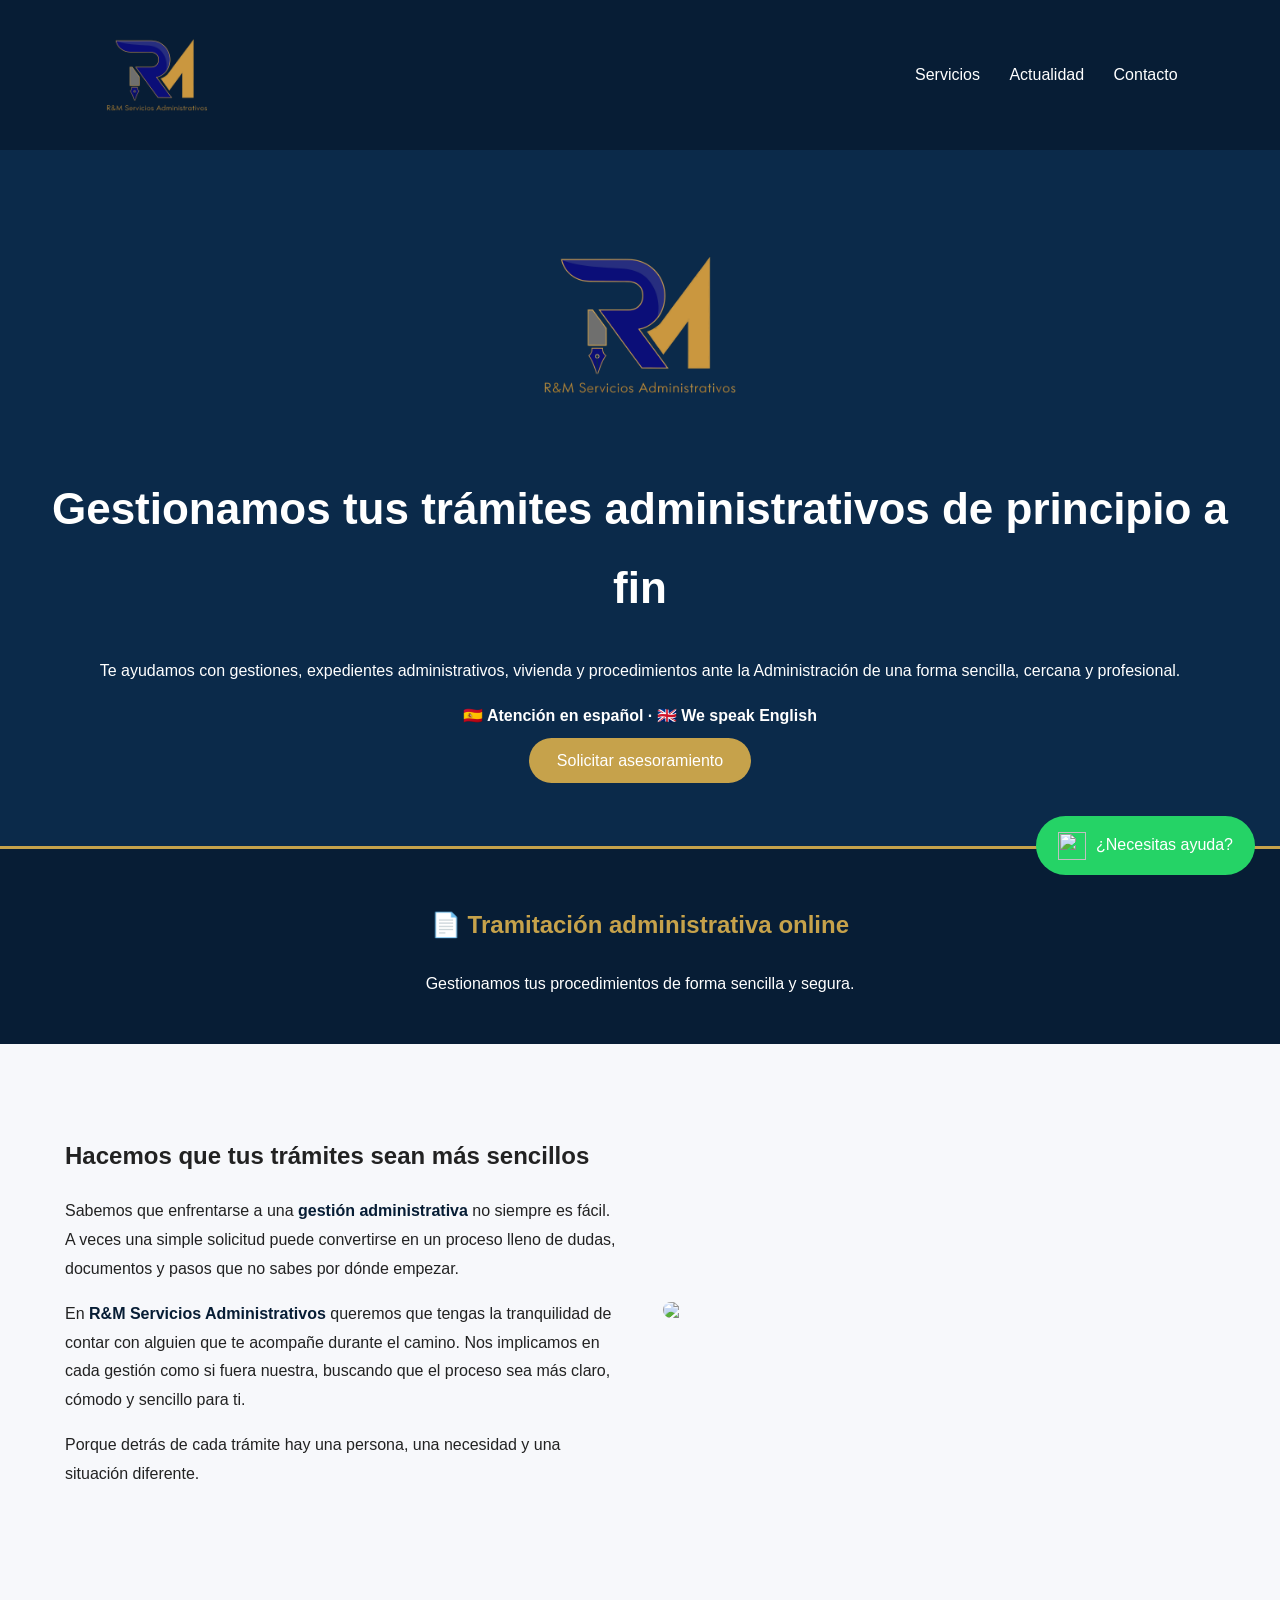
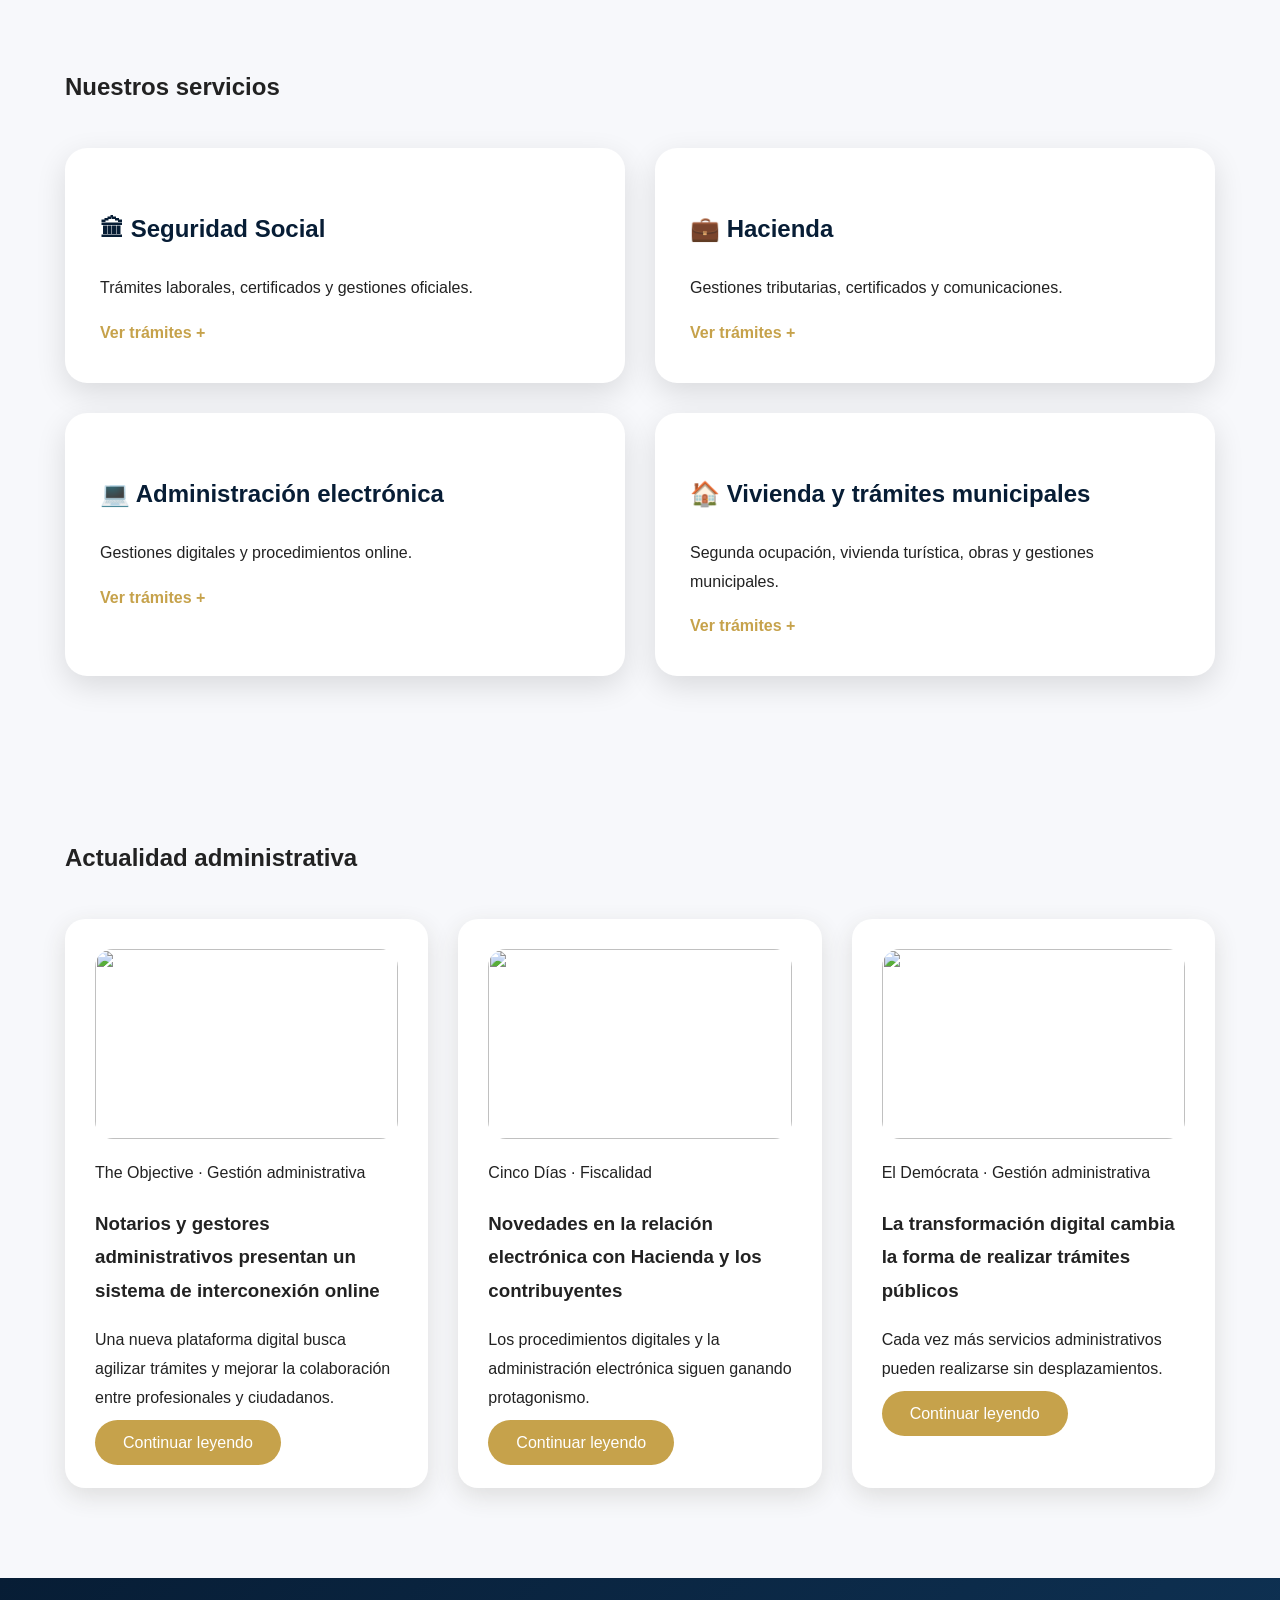
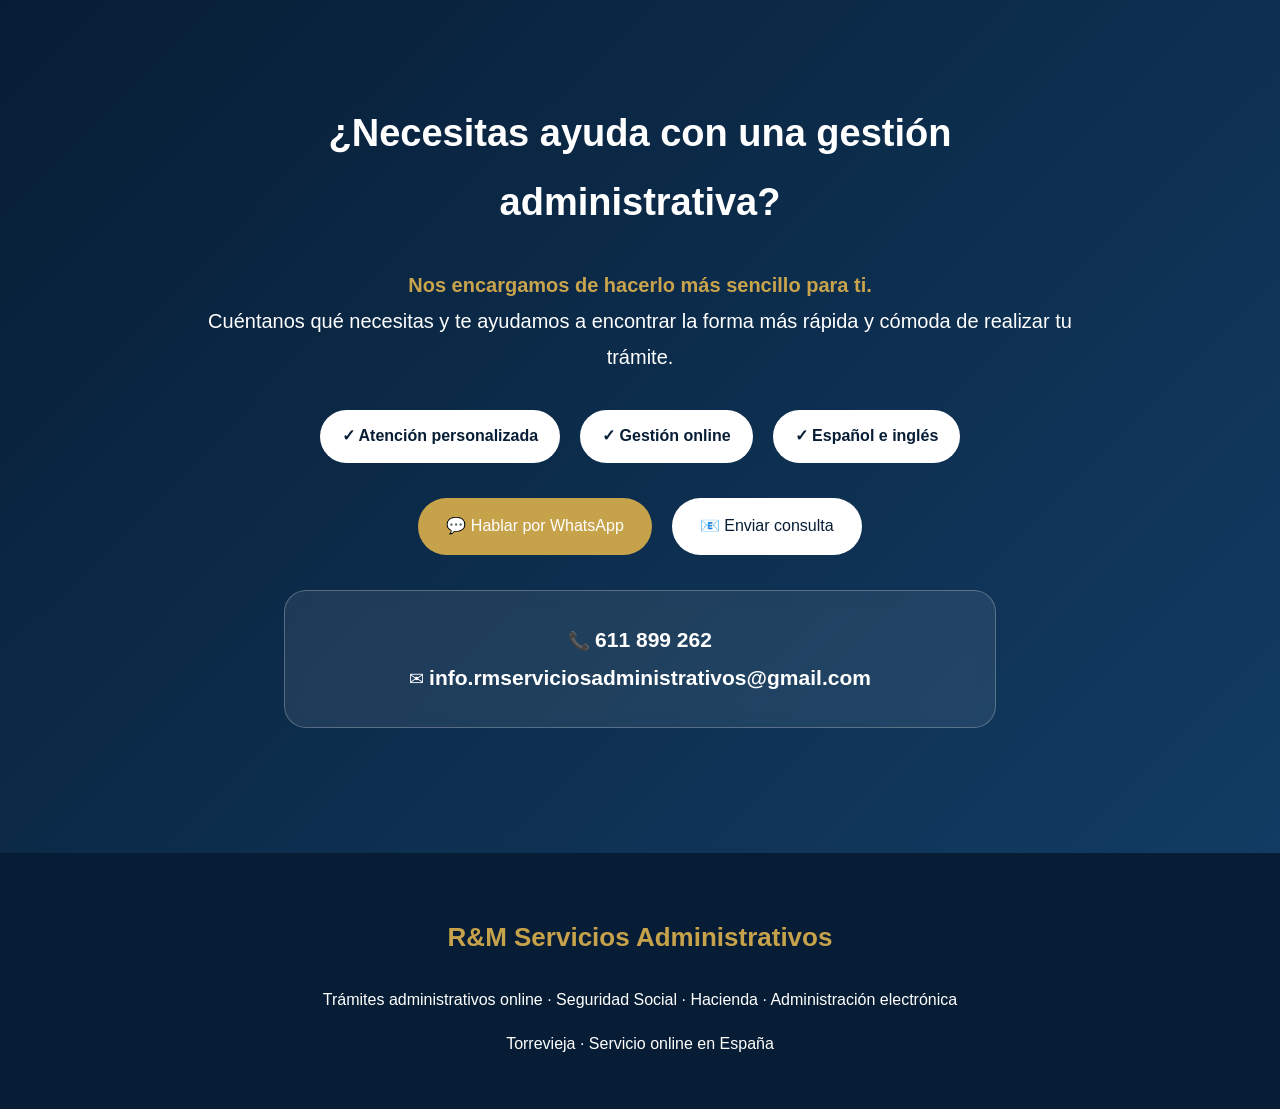
==== index.html @ 1ca9c314 "Versión inicial de la web" ====
<!doctype html>
<html lang="es">
<head>
<meta charset="UTF-8">
<meta name="viewport" content="width=device-width,initial-scale=1">

<title>R&M Servicios Administrativos | Trámites online España</title>

<meta name="description" content="Servicios administrativos online desde Torrevieja para toda España. Atención en español e inglés. Seguridad Social, Hacienda y trámites digitales.">

<link rel="stylesheet" href="style.css">
</head>

<body>

<nav>
<img src="assets/logo.png" class="logo">
<div>
<a href="#servicios">Servicios</a>
<a href="#actualidad">Actualidad</a>
<a href="#contacto">Contacto</a>
</div>
</nav>


<header>

<img src="assets/logo.png" class="logo-principal">

<h1>Gestionamos tus <strong>trámites administrativos</strong> de principio a fin</h1>

<p>Te ayudamos con gestiones, expedientes administrativos, vivienda y procedimientos ante la Administración de una forma sencilla, cercana y profesional.</p>

<p><strong>🇪🇸 Atención en español · 🇬🇧 We speak English</strong></p>

<a class="boton" href="https://wa.me/34611899262?text=Hola%2C%20quiero%20informaci%C3%B3n%20sobre%20una%20gesti%C3%B3n%20administrativa.">Solicitar asesoramiento</a>

</header>


<div class="slider">

<div class="slide activo">
<h3>📄 Tramitación administrativa online</h3>
<p>Gestionamos tus procedimientos de forma sencilla y segura.</p>
</div>

<div class="slide">
<h3>💻 Administración electrónica</h3>
<p>Te ayudamos con certificados digitales, registros y gestiones online.</p>
</div>

<div class="slide">
<h3>🤝 Atención personalizada</h3>
<p>Servicio cercano adaptado a tus necesidades en español e inglés.</p>
</div>

<div class="slide">
<h3>🏠 Vivienda y trámites municipales</h3>
<p>Gestionamos expedientes, licencias, segunda ocupación y coordinación administrativa.</p>
</div>

</div>


<section class="bloque">

<div>
<h2>Hacemos que tus trámites sean más sencillos</h2>

<p>
Sabemos que enfrentarse a una <strong>gestión administrativa</strong> no siempre es fácil.
A veces una simple solicitud puede convertirse en un proceso lleno de dudas,
documentos y pasos que no sabes por dónde empezar.
</p>

<p>
En <strong>R&M Servicios Administrativos</strong> queremos que tengas la tranquilidad
de contar con alguien que te acompañe durante el camino. Nos implicamos en cada gestión
como si fuera nuestra, buscando que el proceso sea más claro, cómodo y sencillo para ti.
</p>

<p>
Porque detrás de cada trámite hay una persona, una necesidad y una situación diferente.
</p>

</div>

<img class="foto" src="https://images.unsplash.com/photo-1573164713714-d95e436ab8d6">

</section>



<section id="servicios">

<h2>Nuestros servicios</h2>

<div class="servicios-premium">

<div class="servicio-card" onclick="abrir('ss')">
<h3>🏛 Seguridad Social</h3>
<p>Trámites laborales, certificados y gestiones oficiales.</p>
<span>Ver trámites +</span>
</div>

<div class="servicio-card" onclick="abrir('ha')">
<h3>💼 Hacienda</h3>
<p>Gestiones tributarias, certificados y comunicaciones.</p>
<span>Ver trámites +</span>
</div>

<div class="servicio-card" onclick="abrir('ae')">
<h3>💻 Administración electrónica</h3>
<p>Gestiones digitales y procedimientos online.</p>
<span>Ver trámites +</span>
</div>

<div class="servicio-card" onclick="abrir('viv')">
<h3>🏠 Vivienda y trámites municipales</h3>
<p>Segunda ocupación, vivienda turística, obras y gestiones municipales.</p>
<span>Ver trámites +</span>
</div>

</div>


<div class="desplegable-premium panel" id="ss">

<div>
<h3>📄 Vida laboral</h3>
<p>Consulta y obtención del informe actualizado de tu historial laboral y cotización.</p>
</div>

<div>
<h3>📑 Prestaciones y solicitudes</h3>
<p>Ayuda en la preparación de documentación y presentación de solicitudes administrativas.</p>
</div>

<div>
<h3>🗂 Certificados oficiales</h3>
<p>Solicitud y gestión de documentos emitidos por organismos públicos.</p>
</div>

<a href="https://wa.me/34611899262?text=Hola%2C%20quiero%20informaci%C3%B3n%20sobre%20una%20gesti%C3%B3n%20administrativa.">💬 Consultar este servicio</a>

</div>


<div class="desplegable-premium panel" id="ha">

<div>
<h3>📑 Certificados tributarios</h3>
<p>Gestión de certificados y documentación fiscal oficial.</p>
</div>

<div>
<h3>📨 Escritos y comunicaciones</h3>
<p>Presentación electrónica de documentación ante organismos tributarios.</p>
</div>

<a href="https://wa.me/34611899262?text=Hola%2C%20quiero%20informaci%C3%B3n%20sobre%20una%20gesti%C3%B3n%20administrativa.">💬 Consultar este servicio</a>

</div>


<div class="desplegable-premium panel" id="ae">

<div>
<h3>🔐 Certificado digital</h3>
<p>Ayuda para solicitar, instalar y utilizar herramientas digitales.</p>
</div>

<div>
<h3>💻 Registro electrónico</h3>
<p>Presentación online de documentos y solicitudes administrativas.</p>
</div>

<a href="https://wa.me/34611899262?text=Hola%2C%20quiero%20informaci%C3%B3n%20sobre%20una%20gesti%C3%B3n%20administrativa.">💬 Consultar este servicio</a>

</div>


<div class="desplegable-premium panel" id="viv">
<div><h3>🏠 Certificado de segunda ocupación</h3></div>
<div><h3>🏖 Compatibilidad urbanística para vivienda turística</h3></div>
<div><h3>🏗 Licencias de obra</h3></div>
<div><h3>📋 Declaraciones responsables</h3></div>
<div><h3>📑 Presentación de documentación municipal</h3></div>
<div><h3>🔎 Seguimiento de expedientes</h3></div>
<div><h3>📁 Subsanación de requerimientos</h3></div>
<div><h3>🤝 Coordinación con técnicos cuando sea necesario</h3></div>
<a href="https://wa.me/34611899262?text=Hola%2C%20quiero%20informaci%C3%B3n%20sobre%20una%20gesti%C3%B3n%20administrativa.">💬 Consultar este servicio</a>
</div>

</section>

<section id="actualidad">

<h2>Actualidad administrativa</h2>

<div class="noticias">

<article>
<img src="https://images.unsplash.com/photo-1554224154-26032ffc0d07">
<span>The Objective · Gestión administrativa</span>

<h3>Notarios y gestores administrativos presentan un sistema de interconexión online</h3>

<p>Una nueva plataforma digital busca agilizar trámites y mejorar la colaboración entre profesionales y ciudadanos.</p>

<a href="https://theobjective.com/economia/2026-05-21/notarios-gestores-administrativos-sistema-interconexion-online/" target="_blank">Continuar leyendo</a>
</article>


<article>
<img src="https://images.unsplash.com/photo-1450101499163-c8848c66ca85">
<span>Cinco Días · Fiscalidad</span>

<h3>Novedades en la relación electrónica con Hacienda y los contribuyentes</h3>

<p>
Los procedimientos digitales y la administración electrónica siguen ganando protagonismo.
</p>

<a href="https://cincodias.elpais.com/noticias/ayudas-familiares/" target="_blank">Continuar leyendo</a>
</article>


<article>
<img src="https://images.unsplash.com/photo-1551836022-d5d88e9218df">
<span>El Demócrata · Gestión administrativa</span>

<h3>La transformación digital cambia la forma de realizar trámites públicos</h3>

<p>
Cada vez más servicios administrativos pueden realizarse sin desplazamientos.
</p>

<a href="https://www.democrata.es/economia/gestores-administrativos-adelantar-administracion-europa/" target="_blank">Continuar leyendo</a>
</article>


</div>

</section>




<section id="contacto" class="cta">

<div class="cta-box">

<h2>¿Necesitas ayuda con una gestión administrativa?</h2>

<p class="cta-texto">
<strong style="color:#c9a44c;">Nos encargamos de hacerlo más sencillo para ti.</strong><br>
Cuéntanos qué necesitas y te ayudamos a encontrar la forma más rápida y cómoda de realizar tu trámite.
</p>

<div class="ventajas">
<span>✓ Atención personalizada</span>
<span>✓ Gestión online</span>
<span>✓ Español e inglés</span>
</div>

<div class="cta-botones">
<a class="boton" href="https://wa.me/34611899262?text=Hola%2C%20quiero%20informaci%C3%B3n%20sobre%20una%20gesti%C3%B3n%20administrativa.">💬 Hablar por WhatsApp</a>
<a class="boton secundario" href="mailto:info.rmserviciosadministrativos@gmail.com">📧 Enviar consulta</a>
</div>

<p class="datos">
📞 <strong>611 899 262</strong><br>
✉ <strong>info.rmserviciosadministrativos@gmail.com</strong>
</p>

</div>

</section>


<a class="whatsapp" href="https://wa.me/34611899262?text=Hola%2C%20quiero%20informaci%C3%B3n%20sobre%20una%20gesti%C3%B3n%20administrativa.">
<img src="https://upload.wikimedia.org/wikipedia/commons/6/6b/WhatsApp.svg">
¿Necesitas ayuda?
</a>


<footer>

<h3>R&M Servicios Administrativos</h3>

<p>
Trámites administrativos online · Seguridad Social · Hacienda · Administración electrónica
</p>

<p>
Torrevieja · Servicio online en España
</p>

</footer>


<script>
function abrir(id){
let x=document.getElementById(id);
x.style.display=x.style.display==="block"?"none":"block";
}

let slides=document.querySelectorAll(".slide");
let i=0;
setInterval(()=>{
slides[i].classList.remove("activo");
i=(i+1)%slides.length;
slides[i].classList.add("activo");
},3500);
</script>


<script>
const abrirOriginal = window.abrir;

window.abrir = function(id){

    if(typeof abrirOriginal === "function"){
        abrirOriginal(id);
    }

    setTimeout(function(){
        const panel = document.getElementById(id);
        if(panel && panel.style.display !== "none"){
            panel.scrollIntoView({
                behavior:"smooth",
                block:"nearest"
            });
        }
    },100);
};
</script>

</body>
</html>
---- style.css ----
body{margin:0;font-family:Arial;background:#f7f8fb;color:#222;line-height:1.8}
strong{font-weight:800;color:#071d35}

nav{background:#071d35;padding:20px 8%;display:flex;justify-content:space-between;align-items:center}
.logo{height:110px}
nav a{color:white;text-decoration:none;margin-left:25px}

header{background:#0b2a4a;color:white;text-align:center;padding:70px 20px}
header strong{color:white}
.logo-principal{height:210px}

h1{font-size:44px}

.slider{
background:#071d35;
color:white;
text-align:center;
padding:30px;
border-top:3px solid #c6a24b;
}

.slide{display:none}
.slide.activo{display:block}

.slide h3{color:#c6a24b;font-size:24px}

section{max-width:1150px;margin:auto;padding:70px 25px}

.bloque{display:grid;grid-template-columns:1fr 1fr;gap:45px;align-items:center}

.foto{width:100%;border-radius:20px}

.boton,article a{
background:#c6a24b;color:white;padding:14px 28px;border-radius:30px;text-decoration:none
}

.servicio,article{
background:white;padding:30px;margin:20px 0;border-radius:20px;
box-shadow:0 8px 25px #ddd
}

.panel{display:none;background:white;padding:30px;border-left:5px solid #c6a24b}

.noticias{display:grid;grid-template-columns:repeat(3,1fr);gap:30px}

.whatsapp{
position:fixed;right:25px;bottom:25px;background:#25d366;
color:white;padding:15px 22px;border-radius:40px;text-decoration:none
}

footer{background:#071d35;color:white;text-align:center;padding:35px}

@media(max-width:800px){
.bloque{grid-template-columns:1fr}
.logo-principal{height:150px}
}


/* CTA FINAL PREMIUM */

.cta{
max-width:none;
background:linear-gradient(135deg,#071d35,#123c63);
color:white;
text-align:center;
padding:90px 25px;
}

.cta h2{
font-size:38px;
color:white;
}

.cta-box{
max-width:900px;
margin:auto;
}

.cta-texto{
font-size:20px;
margin:30px 0;
}

.ventajas{
display:flex;
justify-content:center;
gap:20px;
flex-wrap:wrap;
margin:35px 0;
}

.ventajas span{
background:white;
color:#071d35;
padding:12px 22px;
border-radius:30px;
font-weight:bold;
}

.cta-botones{
display:flex;
justify-content:center;
gap:20px;
flex-wrap:wrap;
margin:35px 0;
}

.secundario{
background:white!important;
color:#071d35!important;
}

.datos{
font-size:18px;
margin-top:30px;
}

footer h3{
color:#c6a24b;
font-size:26px;
}

footer p{
max-width:800px;
margin:15px auto;
}


/* SERVICIOS PREMIUM DEFINITIVOS */

.servicios-premium{
display:grid;
grid-template-columns:repeat(2,1fr);
gap:30px;
margin-top:40px;
}

.servicio-card{
background:white;
border-radius:22px;
padding:35px;
box-shadow:0 10px 30px rgba(0,0,0,.12);
cursor:pointer;
transition:.3s;
}

.servicio-card:hover{
transform:translateY(-6px);
}

.servicio-card h3{
color:#071d35;
font-size:24px;
}

.servicio-card span{
color:#c6a24b;
font-weight:bold;
}

.desplegable-premium{
margin-top:35px;
background:white;
border-radius:22px;
padding:35px;
box-shadow:0 10px 30px rgba(0,0,0,.12);
border-left:6px solid #c6a24b;
}

.desplegable-premium div{
padding:15px 0;
border-bottom:1px solid #eee;
}

.desplegable-premium a{
display:inline-block;
margin-top:25px;
background:#c6a24b;
color:white;
padding:14px 28px;
border-radius:30px;
text-decoration:none;
}



/* CORRECCIÓN NOTICIAS Y CONTACTO */

.noticias article img{
width:100%;
height:190px;
object-fit:cover;
border-radius:18px;
margin-bottom:20px;
}

.datos,
.contact-card{
background:white!important;
color:#071d35!important;
padding:30px!important;
border-radius:22px!important;
max-width:650px;
margin:35px auto!important;
box-shadow:0 10px 30px rgba(0,0,0,.18);
}

.datos strong,
.contact-card strong{
color:#071d35!important;
font-size:22px;
}



/* CONTACTO FINAL ELEGANTE */

.datos,
.contact-card{
background:rgba(255,255,255,0.08)!important;
backdrop-filter:blur(8px);
color:white!important;
border:1px solid rgba(255,255,255,0.25);
box-shadow:none!important;
}

.datos strong,
.contact-card strong{
color:white!important;
font-size:21px;
}

.datos p,
.contact-card p{
margin:15px 0;
}



/* WHATSAPP LOGO CORREGIDO */

.whatsapp{
display:flex!important;
align-items:center!important;
gap:10px!important;
}

.whatsapp img{
height:28px!important;
width:28px!important;
}



/* OPTIMIZACIÓN MÓVIL FINAL */

html, body{
overflow-x:hidden;
max-width:100%;
}

img{
max-width:100%;
}

@media(max-width:768px){

nav{
flex-direction:column;
padding:18px;
gap:12px;
text-align:center;
}

nav a{
margin:8px;
font-size:15px;
}

.logo{
height:90px;
}

header{
padding:45px 20px;
}

.logo-principal{
height:auto;
max-width:80%;
}

h1{
font-size:30px;
line-height:1.25;
}

h2{
font-size:26px;
line-height:1.3;
}

p{
font-size:16px;
}

section{
padding:45px 20px;
}

.bloque,
.intro{
display:block!important;
}

.bloque img,
.intro img{
margin-top:25px;
width:100%;
height:auto;
}

.slider{
padding:25px 15px;
}

.servicios-premium,
.servicios-grid,
.noticias{
grid-template-columns:1fr!important;
}

.servicio-card,
article{
padding:25px;
}

.desplegable-premium{
padding:25px;
}

.cta{
padding:55px 20px;
}

.cta h2{
font-size:28px;
}

.cta-botones{
flex-direction:column;
align-items:center;
}

.boton{
justify-content:center;
text-align:center;
}

.datos,
.contact-card{
width:auto!important;
font-size:16px!important;
}

.whatsapp{
right:15px;
bottom:15px;
padding:12px 16px;
font-size:14px;
}

footer{
padding:30px 15px;
}

}



/* CORRECCIÓN EMAIL MÓVIL */

@media(max-width:768px){

.datos,
.contact-card{
max-width:100%!important;
box-sizing:border-box!important;
padding:22px 15px!important;
}

.datos strong,
.contact-card strong{
font-size:15px!important;
overflow-wrap:anywhere!important;
word-break:break-word!important;
line-height:1.5!important;
}

}


@media(max-width:800px){.noticias{grid-template-columns:1fr}}
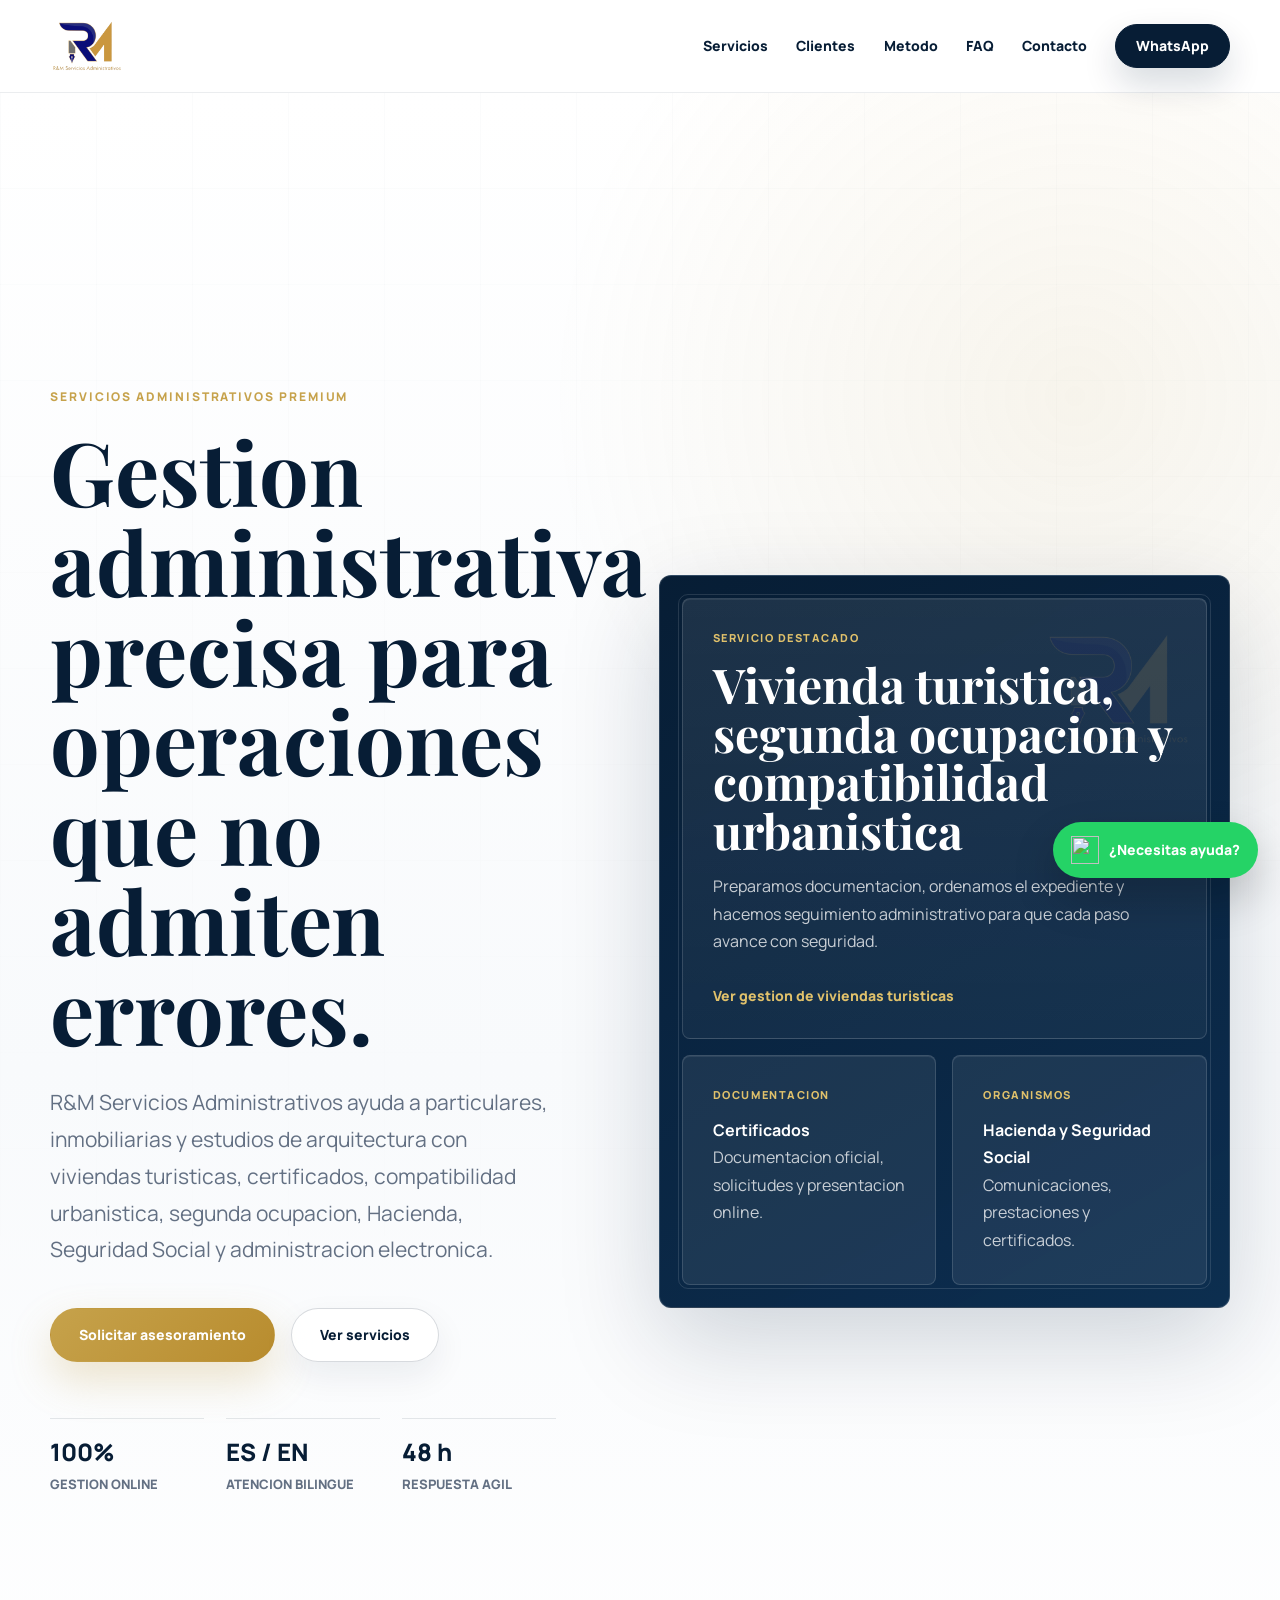
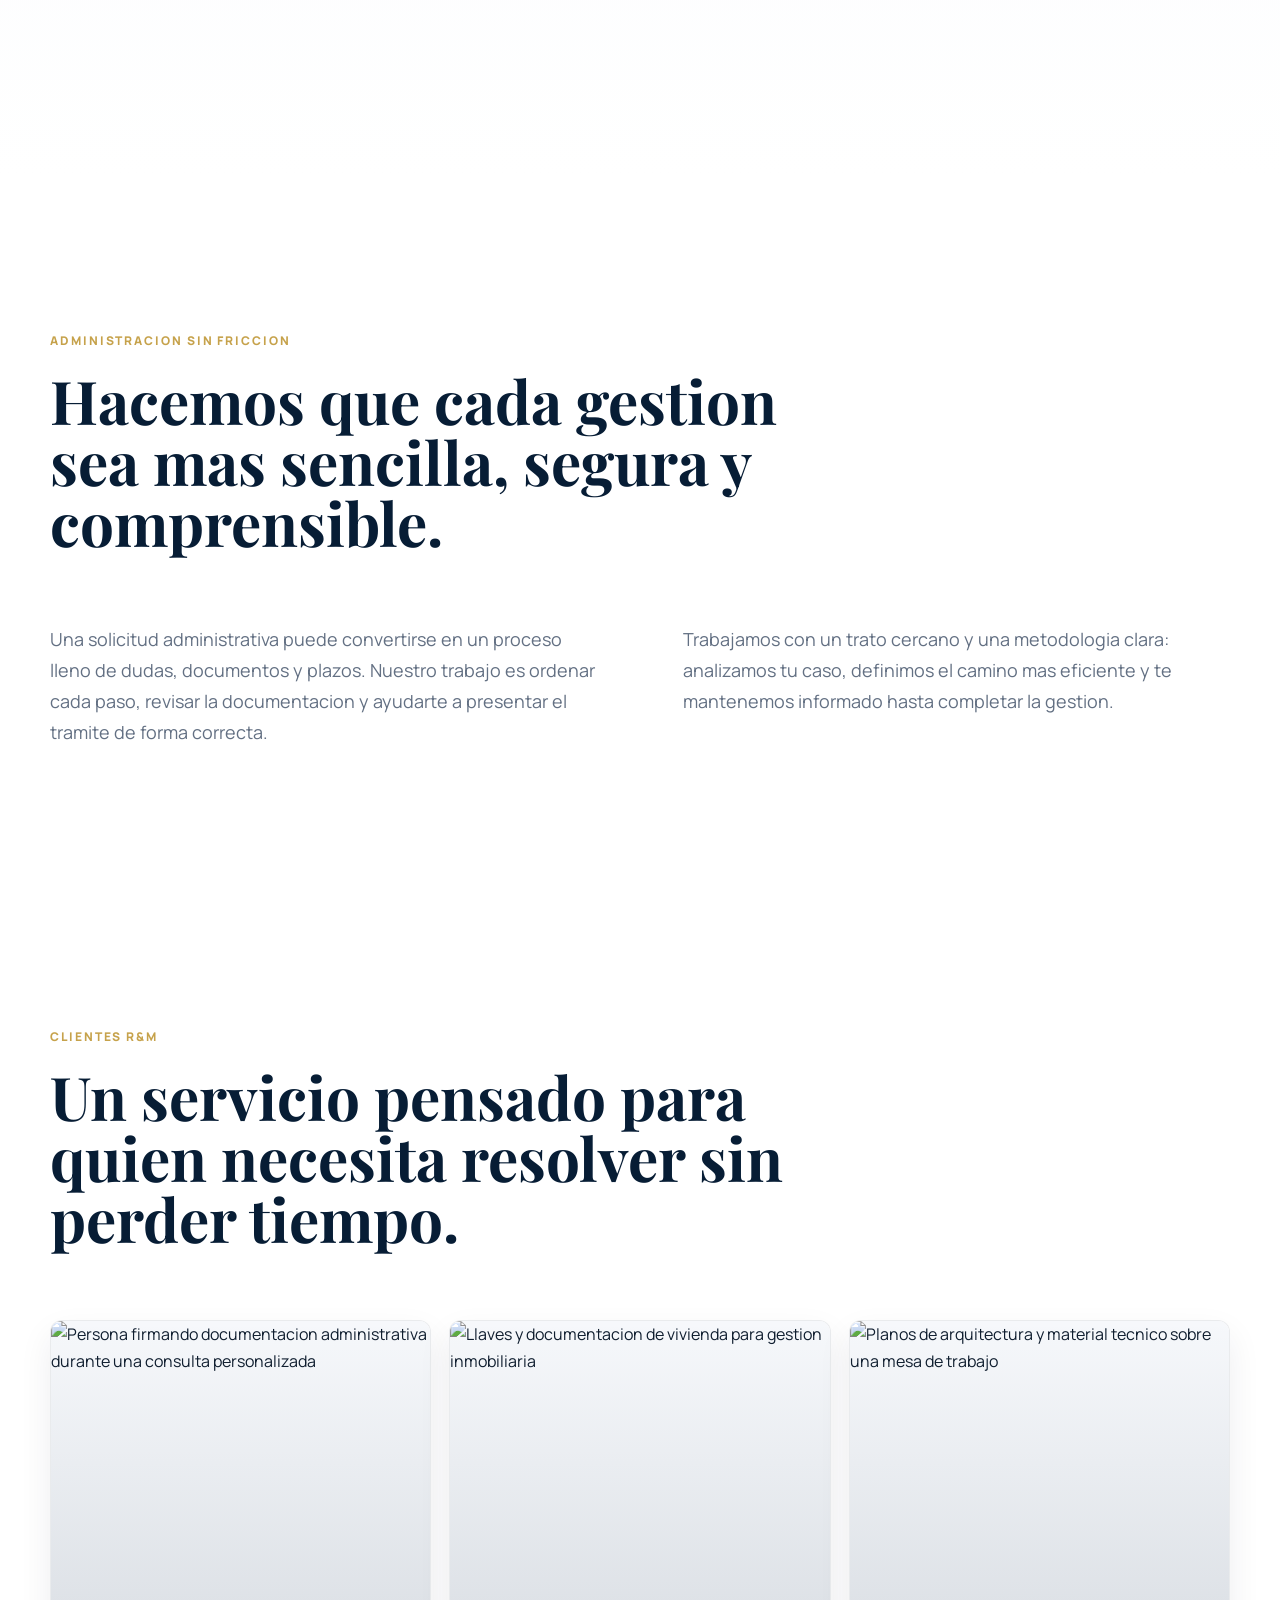
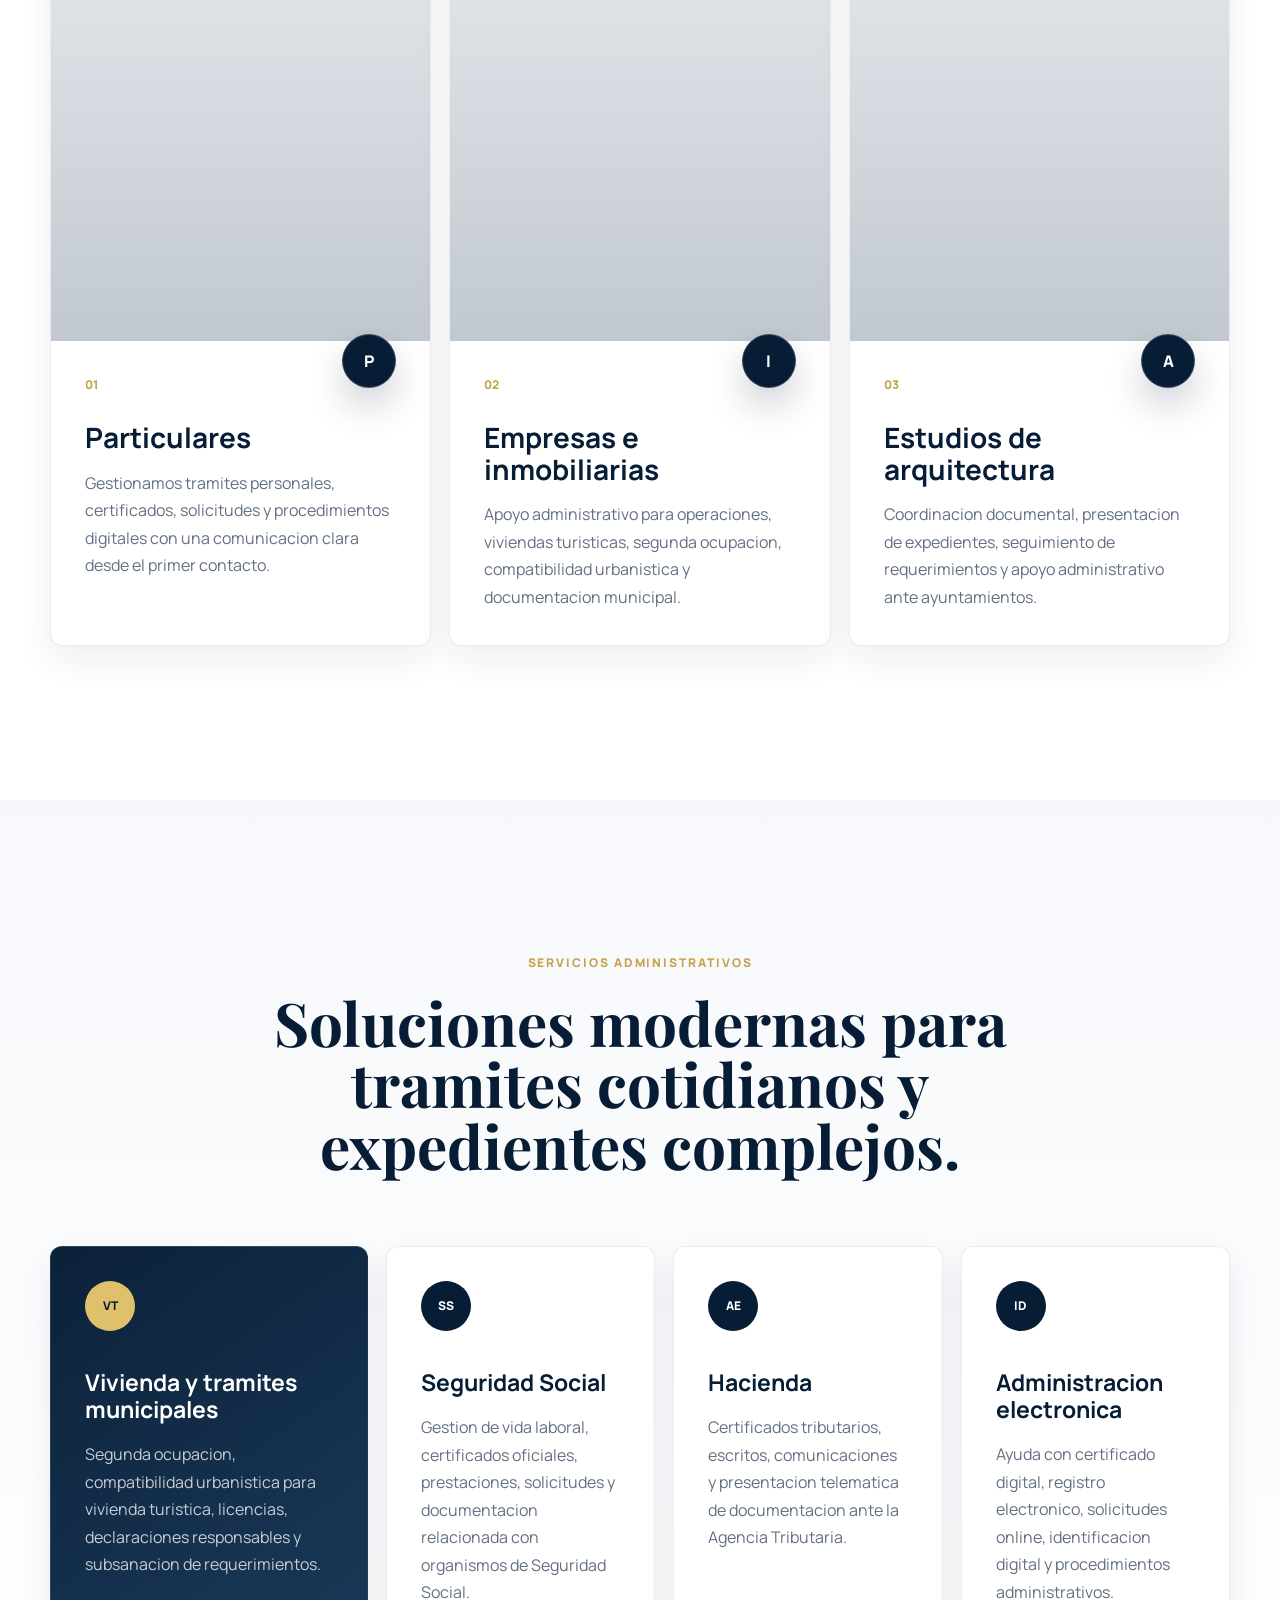
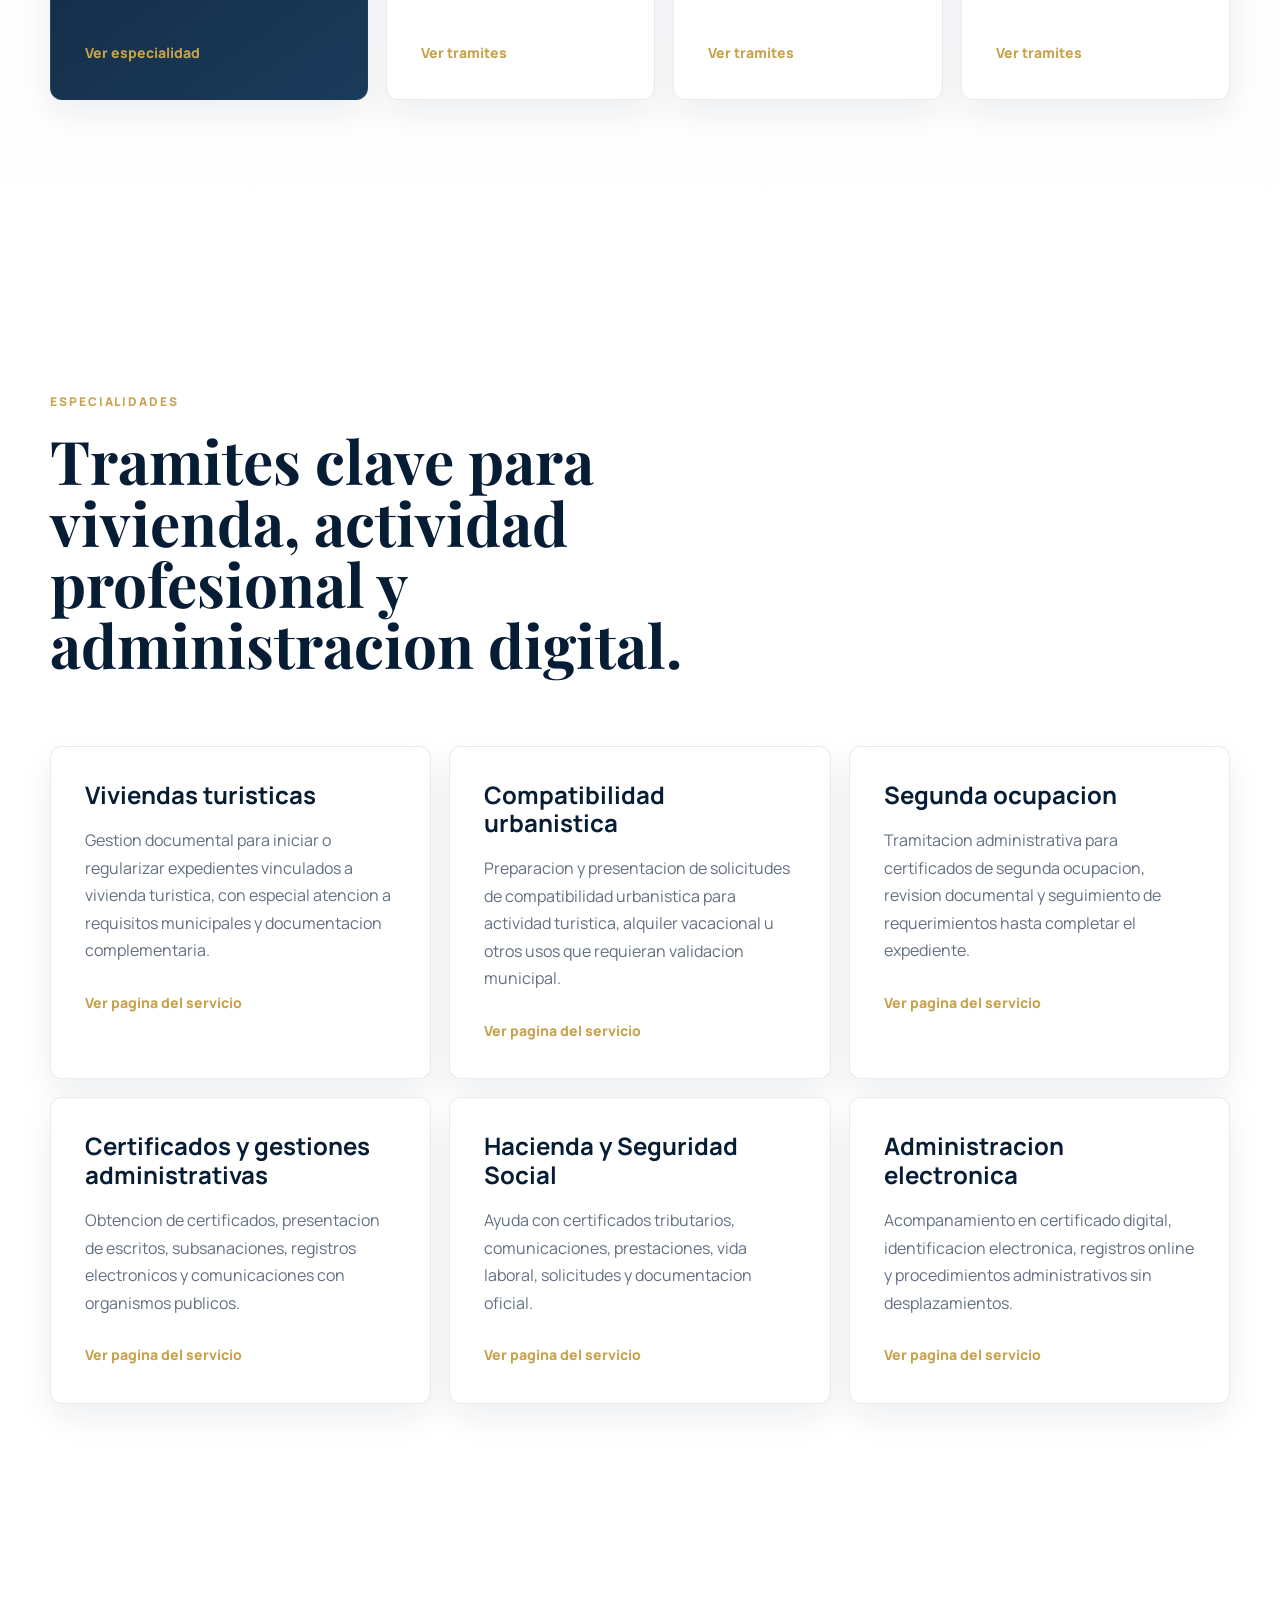
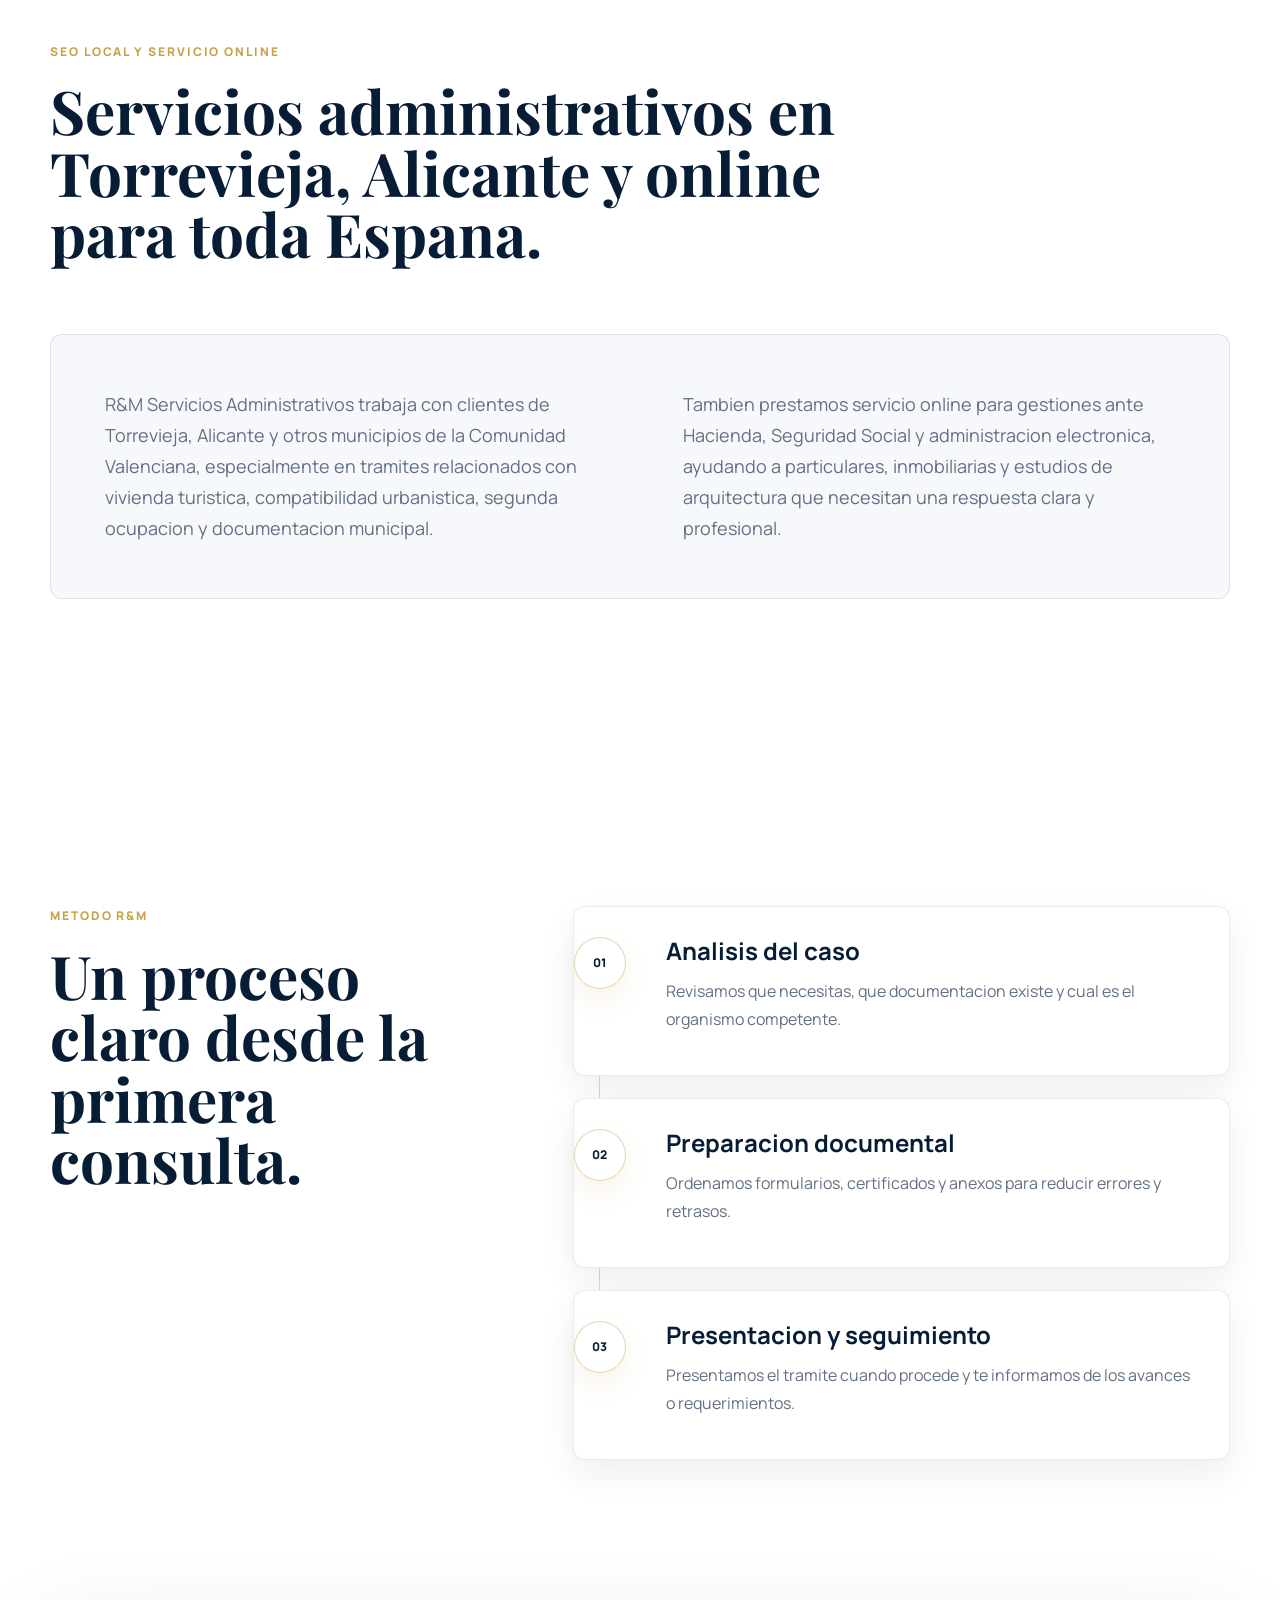
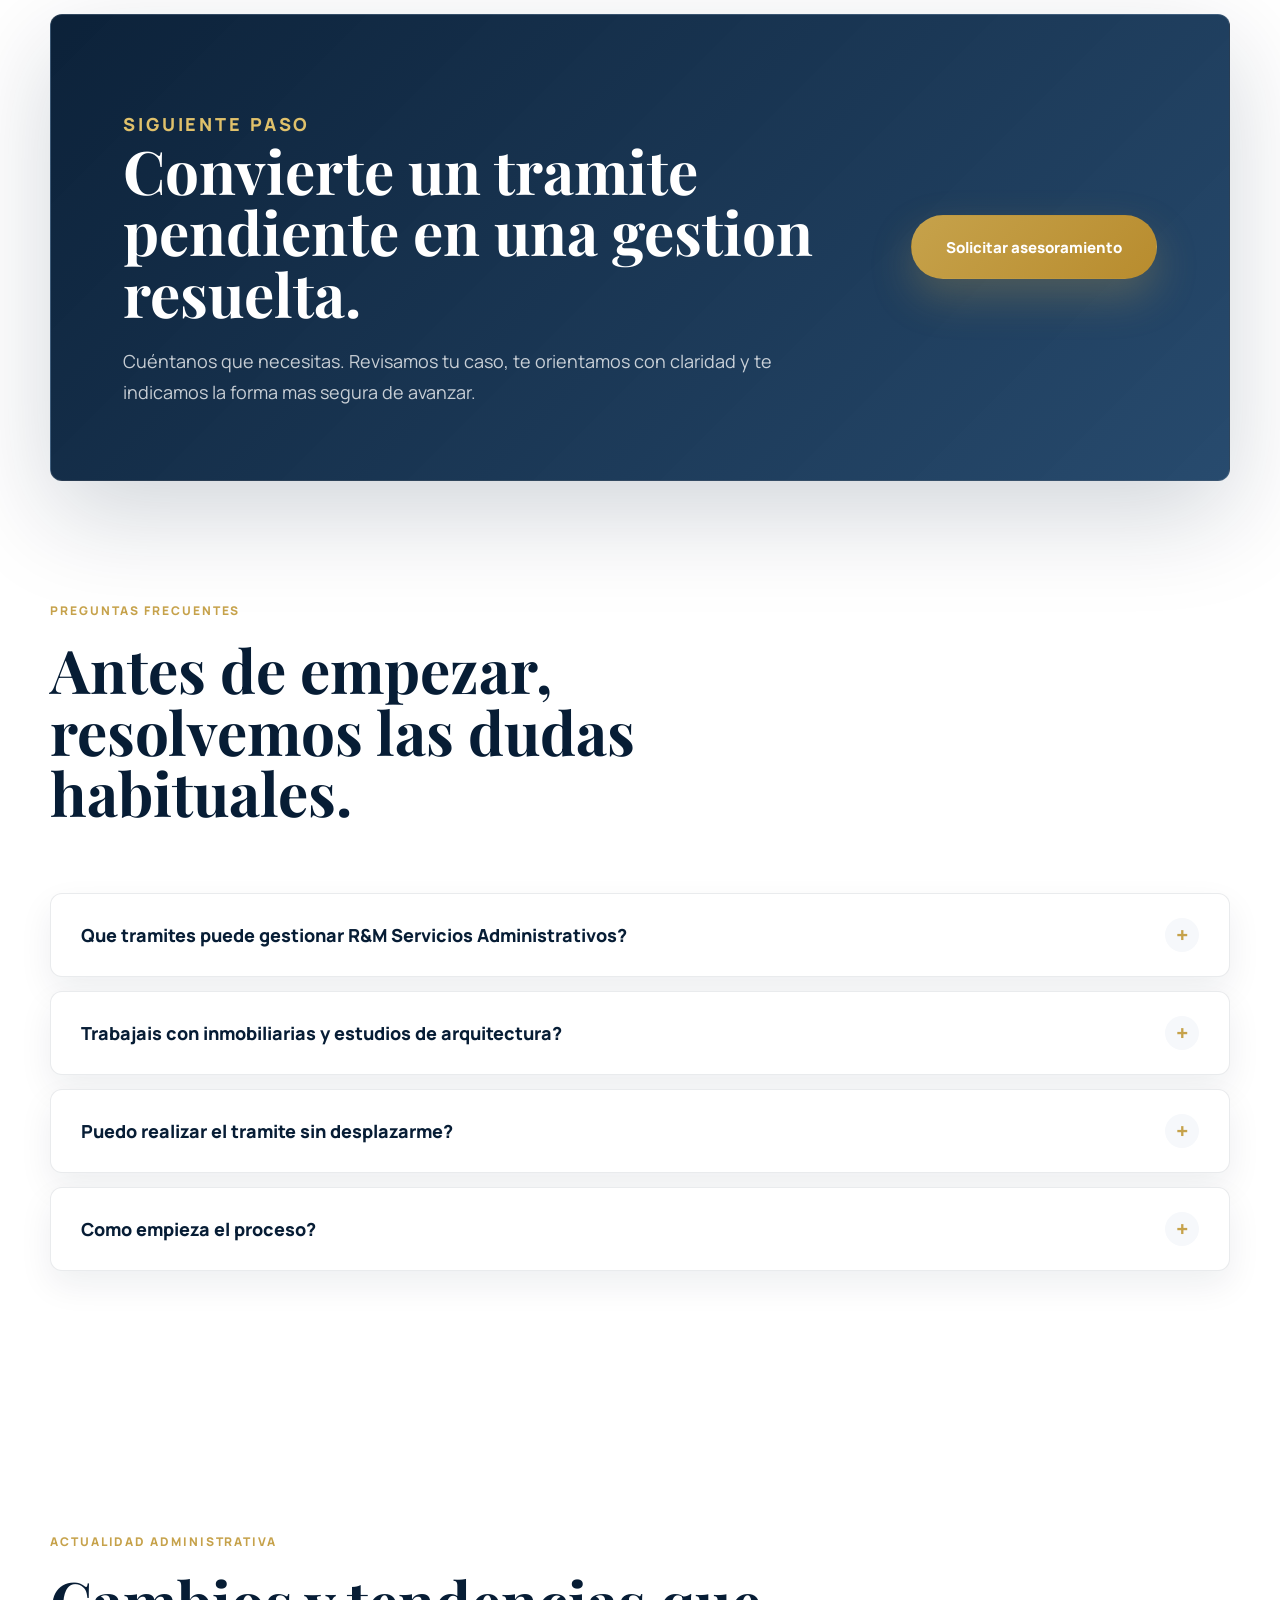
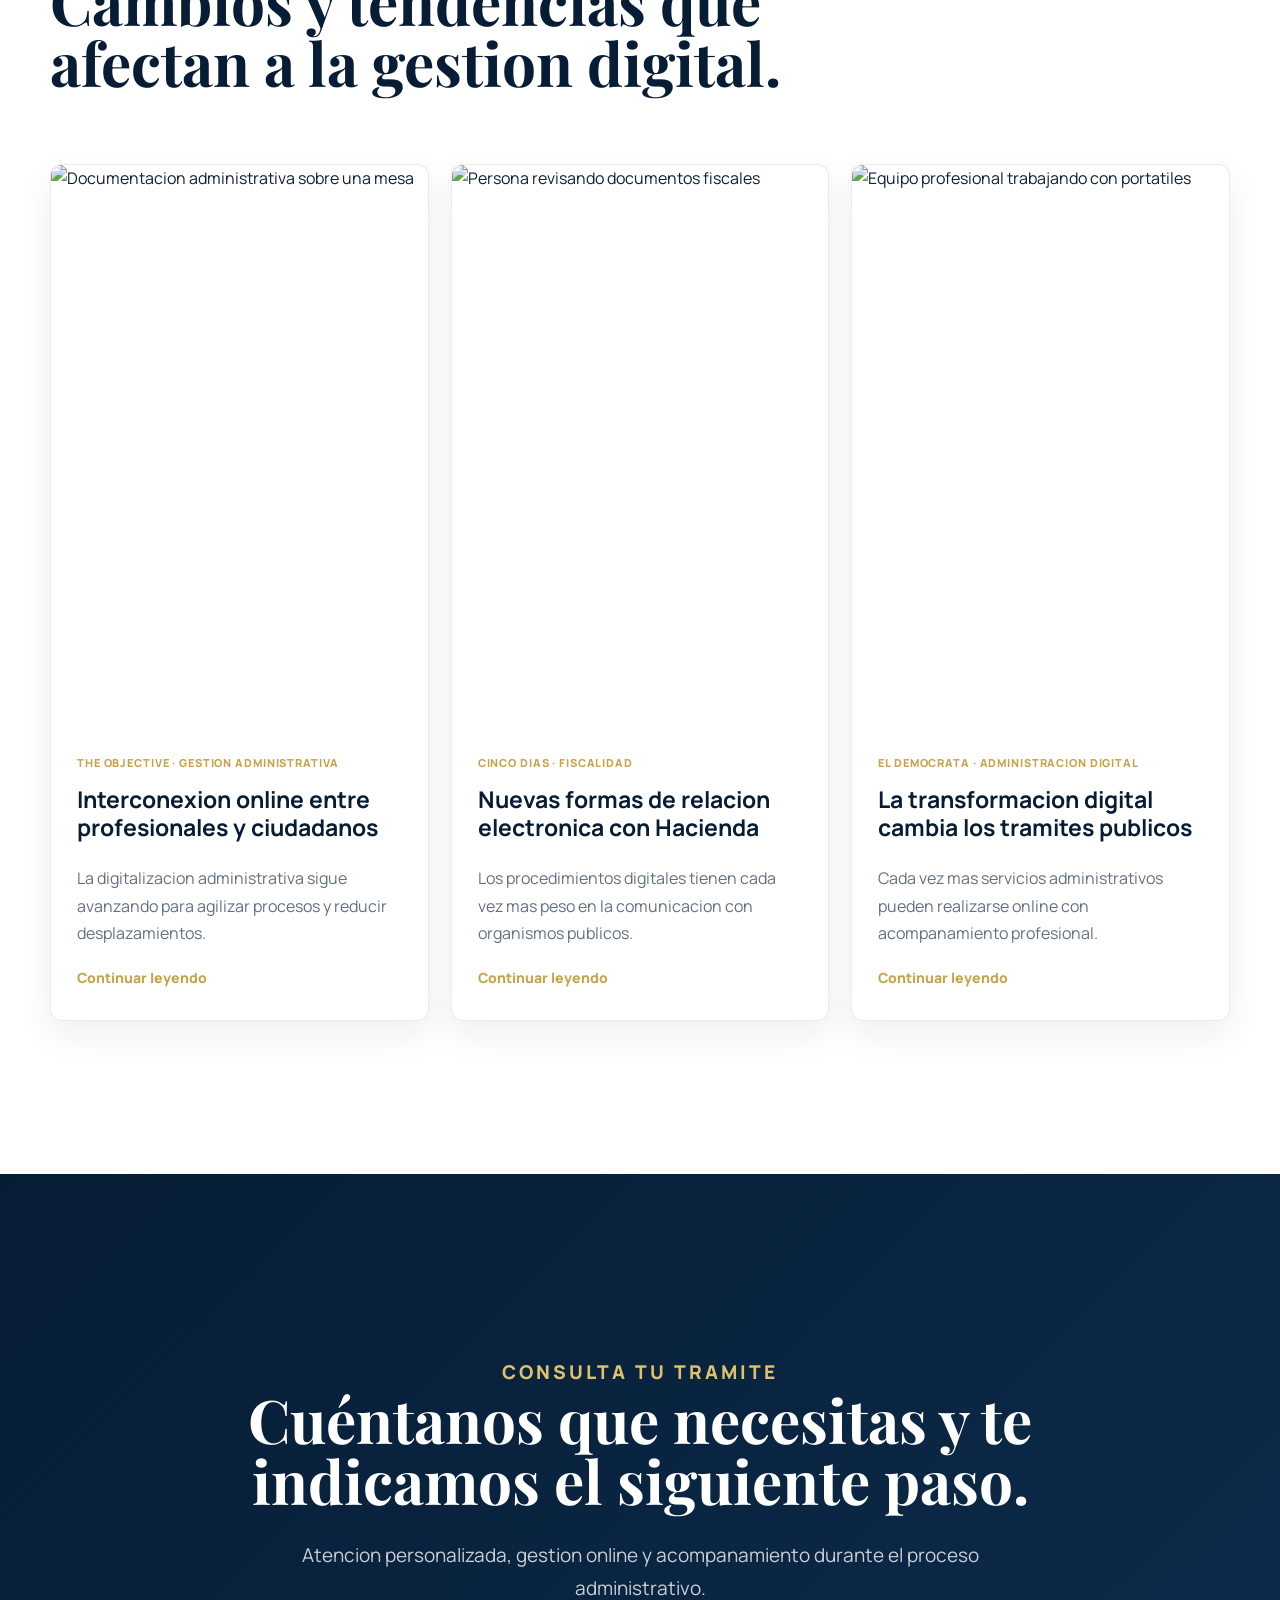
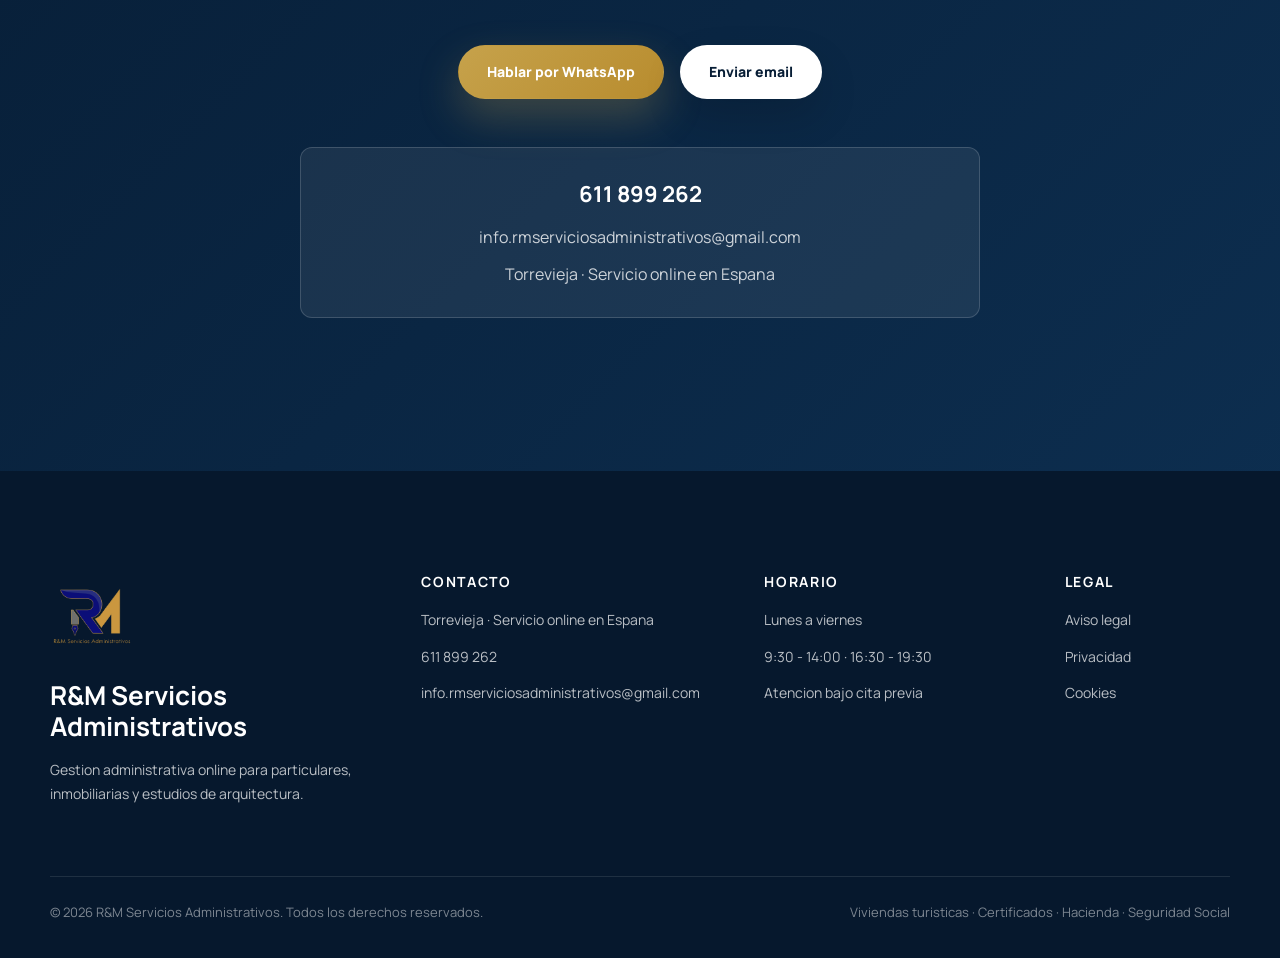
==== commit f67398f5: "nueva web" ====
--- a/index.html
+++ b/index.html
@@ -1,342 +1,534 @@
 <!doctype html>
 <html lang="es">
 <head>
-<meta charset="UTF-8">
-<meta name="viewport" content="width=device-width,initial-scale=1">
-
-<title>R&M Servicios Administrativos | Trámites online España</title>
-
-<meta name="description" content="Servicios administrativos online desde Torrevieja para toda España. Atención en español e inglés. Seguridad Social, Hacienda y trámites digitales.">
-
-<link rel="stylesheet" href="style.css">
+    <meta charset="UTF-8">
+    <meta name="viewport" content="width=device-width, initial-scale=1">
+
+    <title>R&M Servicios Administrativos | Viviendas turisticas, certificados y tramites online</title>
+    <meta name="description" content="Gestion premium de viviendas turisticas, certificados, compatibilidad urbanistica, segunda ocupacion, Hacienda, Seguridad Social y administracion electronica para particulares, inmobiliarias y estudios de arquitectura.">
+    <meta name="robots" content="index, follow">
+    <meta name="author" content="R&M Servicios Administrativos">
+    <meta name="theme-color" content="#071d35">
+    <link rel="canonical" href="https://rmserviciosadministrativos.com/">
+    <link rel="alternate" href="https://rmserviciosadministrativos.com/" hreflang="es-ES">
+
+    <meta property="og:type" content="website">
+    <meta property="og:title" content="R&M Servicios Administrativos">
+    <meta property="og:description" content="Gestion administrativa premium para viviendas turisticas, certificados, compatibilidad urbanistica y tramites online.">
+    <meta property="og:image" content="assets/logo.png">
+    <meta property="og:url" content="https://rmserviciosadministrativos.com/">
+    <meta property="og:locale" content="es_ES">
+    <meta name="twitter:card" content="summary_large_image">
+    <meta name="twitter:title" content="R&M Servicios Administrativos">
+    <meta name="twitter:description" content="Viviendas turisticas, compatibilidad urbanistica, segunda ocupacion, certificados y tramites administrativos online.">
+    <meta name="geo.region" content="ES-A">
+    <meta name="geo.placename" content="Torrevieja">
+
+    <link rel="preconnect" href="https://fonts.googleapis.com">
+    <link rel="preconnect" href="https://fonts.gstatic.com" crossorigin>
+    <link href="https://fonts.googleapis.com/css2?family=Manrope:wght@400;500;600;700;800&family=Playfair+Display:wght@600;700&display=swap" rel="stylesheet">
+    <link rel="stylesheet" href="css/style.css">
+    <script>document.documentElement.classList.add("js");</script>
+
+    <script type="application/ld+json">
+    {
+        "@context": "https://schema.org",
+        "@graph": [
+            {
+                "@type": ["LocalBusiness", "ProfessionalService"],
+                "@id": "https://rmserviciosadministrativos.com/#business",
+                "name": "R&M Servicios Administrativos",
+                "url": "https://rmserviciosadministrativos.com/",
+                "image": "https://rmserviciosadministrativos.com/assets/logo.png",
+                "logo": "https://rmserviciosadministrativos.com/assets/logo.png",
+                "description": "Servicios administrativos online para viviendas turisticas, certificados, compatibilidad urbanistica, segunda ocupacion, Hacienda, Seguridad Social y administracion electronica.",
+                "areaServed": [
+                    "Torrevieja",
+                    "Alicante",
+                    "Comunidad Valenciana",
+                    "Espana"
+                ],
+                "telephone": "+34611899262",
+                "email": "info.rmserviciosadministrativos@gmail.com",
+                "openingHours": "Mo-Fr 09:30-14:00,16:30-19:30",
+                "priceRange": "$$",
+                "address": {
+                    "@type": "PostalAddress",
+                    "addressLocality": "Torrevieja",
+                    "addressRegion": "Alicante",
+                    "addressCountry": "ES"
+                },
+                "hasOfferCatalog": {
+                    "@type": "OfferCatalog",
+                    "name": "Servicios administrativos",
+                    "itemListElement": [
+                        { "@type": "Offer", "itemOffered": { "@type": "Service", "name": "Gestion de viviendas turisticas", "url": "https://rmserviciosadministrativos.com/viviendas-turisticas.html" } },
+                        { "@type": "Offer", "itemOffered": { "@type": "Service", "name": "Compatibilidad urbanistica", "url": "https://rmserviciosadministrativos.com/compatibilidad-urbanistica.html" } },
+                        { "@type": "Offer", "itemOffered": { "@type": "Service", "name": "Certificado de segunda ocupacion", "url": "https://rmserviciosadministrativos.com/segunda-ocupacion.html" } },
+                        { "@type": "Offer", "itemOffered": { "@type": "Service", "name": "Certificados administrativos", "url": "https://rmserviciosadministrativos.com/certificados.html" } },
+                        { "@type": "Offer", "itemOffered": { "@type": "Service", "name": "Hacienda y Seguridad Social", "url": "https://rmserviciosadministrativos.com/hacienda-seguridad-social.html" } },
+                        { "@type": "Offer", "itemOffered": { "@type": "Service", "name": "Administracion electronica", "url": "https://rmserviciosadministrativos.com/administracion-electronica.html" } }
+                    ]
+                }
+            },
+            {
+                "@type": "WebSite",
+                "@id": "https://rmserviciosadministrativos.com/#website",
+                "url": "https://rmserviciosadministrativos.com/",
+                "name": "R&M Servicios Administrativos",
+                "publisher": { "@id": "https://rmserviciosadministrativos.com/#business" },
+                "inLanguage": "es-ES"
+            }
+        ]
+    }
+    </script>
+
+    <script type="application/ld+json">
+    {
+        "@context": "https://schema.org",
+        "@type": "FAQPage",
+        "mainEntity": [
+            {
+                "@type": "Question",
+                "name": "Que tramites realiza R&M Servicios Administrativos",
+                "acceptedAnswer": {
+                    "@type": "Answer",
+                    "text": "Gestionamos viviendas turisticas, certificados, compatibilidad urbanistica, segunda ocupacion, Hacienda, Seguridad Social, administracion electronica y otros tramites administrativos online."
+                }
+            },
+            {
+                "@type": "Question",
+                "name": "Trabajais con inmobiliarias y estudios de arquitectura",
+                "acceptedAnswer": {
+                    "@type": "Answer",
+                    "text": "Si. Ayudamos a particulares, inmobiliarias y estudios de arquitectura con documentacion, expedientes municipales, certificados y seguimiento administrativo."
+                }
+            },
+            {
+                "@type": "Question",
+                "name": "Se puede hacer la gestion online",
+                "acceptedAnswer": {
+                    "@type": "Answer",
+                    "text": "Si. El servicio esta preparado para gestionar tramites de forma online, con revision de documentacion y comunicacion directa durante el proceso."
+                }
+            },
+            {
+                "@type": "Question",
+                "name": "Como empieza el proceso",
+                "acceptedAnswer": {
+                    "@type": "Answer",
+                    "text": "Primero revisamos el caso, identificamos el tramite correcto, comprobamos la documentacion disponible y explicamos el siguiente paso antes de presentar la solicitud."
+                }
+            }
+        ]
+    }
+    </script>
 </head>
 
 <body>
-
-<nav>
-<img src="assets/logo.png" class="logo">
-<div>
-<a href="#servicios">Servicios</a>
-<a href="#actualidad">Actualidad</a>
-<a href="#contacto">Contacto</a>
-</div>
-</nav>
-
-
-<header>
-
-<img src="assets/logo.png" class="logo-principal">
-
-<h1>Gestionamos tus <strong>trámites administrativos</strong> de principio a fin</h1>
-
-<p>Te ayudamos con gestiones, expedientes administrativos, vivienda y procedimientos ante la Administración de una forma sencilla, cercana y profesional.</p>
-
-<p><strong>🇪🇸 Atención en español · 🇬🇧 We speak English</strong></p>
-
-<a class="boton" href="https://wa.me/34611899262?text=Hola%2C%20quiero%20informaci%C3%B3n%20sobre%20una%20gesti%C3%B3n%20administrativa.">Solicitar asesoramiento</a>
-
-</header>
-
-
-<div class="slider">
-
-<div class="slide activo">
-<h3>📄 Tramitación administrativa online</h3>
-<p>Gestionamos tus procedimientos de forma sencilla y segura.</p>
-</div>
-
-<div class="slide">
-<h3>💻 Administración electrónica</h3>
-<p>Te ayudamos con certificados digitales, registros y gestiones online.</p>
-</div>
-
-<div class="slide">
-<h3>🤝 Atención personalizada</h3>
-<p>Servicio cercano adaptado a tus necesidades en español e inglés.</p>
-</div>
-
-<div class="slide">
-<h3>🏠 Vivienda y trámites municipales</h3>
-<p>Gestionamos expedientes, licencias, segunda ocupación y coordinación administrativa.</p>
-</div>
-
-</div>
-
-
-<section class="bloque">
-
-<div>
-<h2>Hacemos que tus trámites sean más sencillos</h2>
-
-<p>
-Sabemos que enfrentarse a una <strong>gestión administrativa</strong> no siempre es fácil.
-A veces una simple solicitud puede convertirse en un proceso lleno de dudas,
-documentos y pasos que no sabes por dónde empezar.
-</p>
-
-<p>
-En <strong>R&M Servicios Administrativos</strong> queremos que tengas la tranquilidad
-de contar con alguien que te acompañe durante el camino. Nos implicamos en cada gestión
-como si fuera nuestra, buscando que el proceso sea más claro, cómodo y sencillo para ti.
-</p>
-
-<p>
-Porque detrás de cada trámite hay una persona, una necesidad y una situación diferente.
-</p>
-
-</div>
-
-<img class="foto" src="https://images.unsplash.com/photo-1573164713714-d95e436ab8d6">
-
-</section>
-
-
-
-<section id="servicios">
-
-<h2>Nuestros servicios</h2>
-
-<div class="servicios-premium">
-
-<div class="servicio-card" onclick="abrir('ss')">
-<h3>🏛 Seguridad Social</h3>
-<p>Trámites laborales, certificados y gestiones oficiales.</p>
-<span>Ver trámites +</span>
-</div>
-
-<div class="servicio-card" onclick="abrir('ha')">
-<h3>💼 Hacienda</h3>
-<p>Gestiones tributarias, certificados y comunicaciones.</p>
-<span>Ver trámites +</span>
-</div>
-
-<div class="servicio-card" onclick="abrir('ae')">
-<h3>💻 Administración electrónica</h3>
-<p>Gestiones digitales y procedimientos online.</p>
-<span>Ver trámites +</span>
-</div>
-
-<div class="servicio-card" onclick="abrir('viv')">
-<h3>🏠 Vivienda y trámites municipales</h3>
-<p>Segunda ocupación, vivienda turística, obras y gestiones municipales.</p>
-<span>Ver trámites +</span>
-</div>
-
-</div>
-
-
-<div class="desplegable-premium panel" id="ss">
-
-<div>
-<h3>📄 Vida laboral</h3>
-<p>Consulta y obtención del informe actualizado de tu historial laboral y cotización.</p>
-</div>
-
-<div>
-<h3>📑 Prestaciones y solicitudes</h3>
-<p>Ayuda en la preparación de documentación y presentación de solicitudes administrativas.</p>
-</div>
-
-<div>
-<h3>🗂 Certificados oficiales</h3>
-<p>Solicitud y gestión de documentos emitidos por organismos públicos.</p>
-</div>
-
-<a href="https://wa.me/34611899262?text=Hola%2C%20quiero%20informaci%C3%B3n%20sobre%20una%20gesti%C3%B3n%20administrativa.">💬 Consultar este servicio</a>
-
-</div>
-
-
-<div class="desplegable-premium panel" id="ha">
-
-<div>
-<h3>📑 Certificados tributarios</h3>
-<p>Gestión de certificados y documentación fiscal oficial.</p>
-</div>
-
-<div>
-<h3>📨 Escritos y comunicaciones</h3>
-<p>Presentación electrónica de documentación ante organismos tributarios.</p>
-</div>
-
-<a href="https://wa.me/34611899262?text=Hola%2C%20quiero%20informaci%C3%B3n%20sobre%20una%20gesti%C3%B3n%20administrativa.">💬 Consultar este servicio</a>
-
-</div>
-
-
-<div class="desplegable-premium panel" id="ae">
-
-<div>
-<h3>🔐 Certificado digital</h3>
-<p>Ayuda para solicitar, instalar y utilizar herramientas digitales.</p>
-</div>
-
-<div>
-<h3>💻 Registro electrónico</h3>
-<p>Presentación online de documentos y solicitudes administrativas.</p>
-</div>
-
-<a href="https://wa.me/34611899262?text=Hola%2C%20quiero%20informaci%C3%B3n%20sobre%20una%20gesti%C3%B3n%20administrativa.">💬 Consultar este servicio</a>
-
-</div>
-
-
-<div class="desplegable-premium panel" id="viv">
-<div><h3>🏠 Certificado de segunda ocupación</h3></div>
-<div><h3>🏖 Compatibilidad urbanística para vivienda turística</h3></div>
-<div><h3>🏗 Licencias de obra</h3></div>
-<div><h3>📋 Declaraciones responsables</h3></div>
-<div><h3>📑 Presentación de documentación municipal</h3></div>
-<div><h3>🔎 Seguimiento de expedientes</h3></div>
-<div><h3>📁 Subsanación de requerimientos</h3></div>
-<div><h3>🤝 Coordinación con técnicos cuando sea necesario</h3></div>
-<a href="https://wa.me/34611899262?text=Hola%2C%20quiero%20informaci%C3%B3n%20sobre%20una%20gesti%C3%B3n%20administrativa.">💬 Consultar este servicio</a>
-</div>
-
-</section>
-
-<section id="actualidad">
-
-<h2>Actualidad administrativa</h2>
-
-<div class="noticias">
-
-<article>
-<img src="https://images.unsplash.com/photo-1554224154-26032ffc0d07">
-<span>The Objective · Gestión administrativa</span>
-
-<h3>Notarios y gestores administrativos presentan un sistema de interconexión online</h3>
-
-<p>Una nueva plataforma digital busca agilizar trámites y mejorar la colaboración entre profesionales y ciudadanos.</p>
-
-<a href="https://theobjective.com/economia/2026-05-21/notarios-gestores-administrativos-sistema-interconexion-online/" target="_blank">Continuar leyendo</a>
-</article>
-
-
-<article>
-<img src="https://images.unsplash.com/photo-1450101499163-c8848c66ca85">
-<span>Cinco Días · Fiscalidad</span>
-
-<h3>Novedades en la relación electrónica con Hacienda y los contribuyentes</h3>
-
-<p>
-Los procedimientos digitales y la administración electrónica siguen ganando protagonismo.
-</p>
-
-<a href="https://cincodias.elpais.com/noticias/ayudas-familiares/" target="_blank">Continuar leyendo</a>
-</article>
-
-
-<article>
-<img src="https://images.unsplash.com/photo-1551836022-d5d88e9218df">
-<span>El Demócrata · Gestión administrativa</span>
-
-<h3>La transformación digital cambia la forma de realizar trámites públicos</h3>
-
-<p>
-Cada vez más servicios administrativos pueden realizarse sin desplazamientos.
-</p>
-
-<a href="https://www.democrata.es/economia/gestores-administrativos-adelantar-administracion-europa/" target="_blank">Continuar leyendo</a>
-</article>
-
-
-</div>
-
-</section>
-
-
-
-
-<section id="contacto" class="cta">
-
-<div class="cta-box">
-
-<h2>¿Necesitas ayuda con una gestión administrativa?</h2>
-
-<p class="cta-texto">
-<strong style="color:#c9a44c;">Nos encargamos de hacerlo más sencillo para ti.</strong><br>
-Cuéntanos qué necesitas y te ayudamos a encontrar la forma más rápida y cómoda de realizar tu trámite.
-</p>
-
-<div class="ventajas">
-<span>✓ Atención personalizada</span>
-<span>✓ Gestión online</span>
-<span>✓ Español e inglés</span>
-</div>
-
-<div class="cta-botones">
-<a class="boton" href="https://wa.me/34611899262?text=Hola%2C%20quiero%20informaci%C3%B3n%20sobre%20una%20gesti%C3%B3n%20administrativa.">💬 Hablar por WhatsApp</a>
-<a class="boton secundario" href="mailto:info.rmserviciosadministrativos@gmail.com">📧 Enviar consulta</a>
-</div>
-
-<p class="datos">
-📞 <strong>611 899 262</strong><br>
-✉ <strong>info.rmserviciosadministrativos@gmail.com</strong>
-</p>
-
-</div>
-
-</section>
-
-
-<a class="whatsapp" href="https://wa.me/34611899262?text=Hola%2C%20quiero%20informaci%C3%B3n%20sobre%20una%20gesti%C3%B3n%20administrativa.">
-<img src="https://upload.wikimedia.org/wikipedia/commons/6/6b/WhatsApp.svg">
-¿Necesitas ayuda?
-</a>
-
-
-<footer>
-
-<h3>R&M Servicios Administrativos</h3>
-
-<p>
-Trámites administrativos online · Seguridad Social · Hacienda · Administración electrónica
-</p>
-
-<p>
-Torrevieja · Servicio online en España
-</p>
-
-</footer>
-
-
-<script>
-function abrir(id){
-let x=document.getElementById(id);
-x.style.display=x.style.display==="block"?"none":"block";
-}
-
-let slides=document.querySelectorAll(".slide");
-let i=0;
-setInterval(()=>{
-slides[i].classList.remove("activo");
-i=(i+1)%slides.length;
-slides[i].classList.add("activo");
-},3500);
-</script>
-
-
-<script>
-const abrirOriginal = window.abrir;
-
-window.abrir = function(id){
-
-    if(typeof abrirOriginal === "function"){
-        abrirOriginal(id);
-    }
-
-    setTimeout(function(){
-        const panel = document.getElementById(id);
-        if(panel && panel.style.display !== "none"){
-            panel.scrollIntoView({
-                behavior:"smooth",
-                block:"nearest"
-            });
+    <header class="site-header">
+        <nav class="navbar" aria-label="Navegacion principal">
+            <a class="brand" href="#inicio" aria-label="R&M Servicios Administrativos">
+                <img src="assets/logo.png" alt="R&M Servicios Administrativos" width="96" height="96">
+            </a>
+
+            <div class="menu">
+                <a href="#servicios">Servicios</a>
+                <a href="#clientes">Clientes</a>
+                <a href="#metodo">Metodo</a>
+                <a href="#faq">FAQ</a>
+                <a href="#contacto">Contacto</a>
+                <a class="nav-cta" href="https://wa.me/34611899262?text=Hola,%20quiero%20informacion%20sobre%20una%20gestion%20administrativa.">WhatsApp</a>
+            </div>
+        </nav>
+    </header>
+
+    <main id="inicio">
+        <section class="hero-section reveal" aria-labelledby="hero-title">
+            <div class="hero-content">
+                <div class="hero-copy">
+                    <p class="eyebrow">Servicios administrativos premium</p>
+                    <h1 id="hero-title">Gestion administrativa precisa para operaciones que no admiten errores.</h1>
+                    <p class="hero-description">
+                        R&M Servicios Administrativos ayuda a particulares, inmobiliarias y estudios de arquitectura con viviendas turisticas, certificados, compatibilidad urbanistica, segunda ocupacion, Hacienda, Seguridad Social y administracion electronica.
+                    </p>
+
+                    <div class="hero-actions" aria-label="Acciones principales">
+                        <a class="button button-primary" href="https://wa.me/34611899262?text=Hola,%20quiero%20informacion%20sobre%20una%20gestion%20administrativa.">Solicitar asesoramiento</a>
+                        <a class="button button-secondary" href="#servicios">Ver servicios</a>
+                    </div>
+
+                    <dl class="hero-metrics reveal-group" aria-label="Ventajas del servicio">
+                        <div>
+                            <dt>100%</dt>
+                            <dd>gestion online</dd>
+                        </div>
+                        <div>
+                            <dt>ES / EN</dt>
+                            <dd>atencion bilingue</dd>
+                        </div>
+                        <div>
+                            <dt>48 h</dt>
+                            <dd>respuesta agil</dd>
+                        </div>
+                    </dl>
+                </div>
+
+                <aside class="hero-panel" aria-label="Resumen de servicios administrativos">
+                    <img class="hero-panel-logo" src="assets/logo.png" alt="" width="180" height="180" loading="eager">
+                    <div class="hero-card hero-card-featured">
+                        <span>Servicio destacado</span>
+                        <h2>Vivienda turistica, segunda ocupacion y compatibilidad urbanistica</h2>
+                        <p>Preparamos documentacion, ordenamos el expediente y hacemos seguimiento administrativo para que cada paso avance con seguridad.</p>
+                    <a href="viviendas-turisticas.html">Ver gestion de viviendas turisticas</a>
+                    </div>
+
+                    <div class="hero-mini-grid">
+                        <div class="hero-card">
+                            <span>Documentacion</span>
+                            <strong>Certificados</strong>
+                            <p>Documentacion oficial, solicitudes y presentacion online.</p>
+                        </div>
+                        <div class="hero-card">
+                            <span>Organismos</span>
+                            <strong>Hacienda y Seguridad Social</strong>
+                            <p>Comunicaciones, prestaciones y certificados.</p>
+                        </div>
+                    </div>
+                </aside>
+            </div>
+        </section>
+
+        <section class="intro-section reveal" aria-labelledby="intro-title">
+            <div class="section-heading">
+                <p class="eyebrow">Administracion sin friccion</p>
+                <h2 id="intro-title">Hacemos que cada gestion sea mas sencilla, segura y comprensible.</h2>
+            </div>
+            <div class="intro-grid">
+                <p>
+                    Una solicitud administrativa puede convertirse en un proceso lleno de dudas, documentos y plazos. Nuestro trabajo es ordenar cada paso, revisar la documentacion y ayudarte a presentar el tramite de forma correcta.
+                </p>
+                <p>
+                    Trabajamos con un trato cercano y una metodologia clara: analizamos tu caso, definimos el camino mas eficiente y te mantenemos informado hasta completar la gestion.
+                </p>
+            </div>
+        </section>
+
+        <section id="clientes" class="audience-section reveal" aria-labelledby="audience-title">
+            <div class="section-heading">
+                <p class="eyebrow">Clientes R&M</p>
+                <h2 id="audience-title">Un servicio pensado para quien necesita resolver sin perder tiempo.</h2>
+            </div>
+
+            <div class="audience-grid reveal-group">
+                <article>
+                    <figure class="audience-image">
+                        <img src="https://images.unsplash.com/photo-1554224155-6726b3ff858f?auto=format&fit=crop&w=900&q=78" alt="Persona firmando documentacion administrativa durante una consulta personalizada" width="900" height="620" loading="lazy" decoding="async">
+                    </figure>
+                    <div class="audience-body">
+                        <span>01</span>
+                        <div class="card-mark" aria-hidden="true">P</div>
+                        <h3>Particulares</h3>
+                        <p>Gestionamos tramites personales, certificados, solicitudes y procedimientos digitales con una comunicacion clara desde el primer contacto.</p>
+                    </div>
+                </article>
+
+                <article>
+                    <figure class="audience-image">
+                        <img src="https://images.unsplash.com/photo-1560518883-ce09059eeffa?auto=format&fit=crop&w=900&q=78" alt="Llaves y documentacion de vivienda para gestion inmobiliaria" width="900" height="620" loading="lazy" decoding="async">
+                    </figure>
+                    <div class="audience-body">
+                        <span>02</span>
+                        <div class="card-mark" aria-hidden="true">I</div>
+                        <h3>Empresas e inmobiliarias</h3>
+                        <p>Apoyo administrativo para operaciones, viviendas turisticas, segunda ocupacion, compatibilidad urbanistica y documentacion municipal.</p>
+                    </div>
+                </article>
+
+                <article>
+                    <figure class="audience-image">
+                        <img src="https://images.unsplash.com/photo-1503387762-592deb58ef4e?auto=format&fit=crop&w=900&q=78" alt="Planos de arquitectura y material tecnico sobre una mesa de trabajo" width="900" height="620" loading="lazy" decoding="async">
+                    </figure>
+                    <div class="audience-body">
+                        <span>03</span>
+                        <div class="card-mark" aria-hidden="true">A</div>
+                        <h3>Estudios de arquitectura</h3>
+                        <p>Coordinacion documental, presentacion de expedientes, seguimiento de requerimientos y apoyo administrativo ante ayuntamientos.</p>
+                    </div>
+                </article>
+            </div>
+        </section>
+
+        <section id="servicios" class="services-section reveal" aria-labelledby="services-title">
+            <div class="section-heading section-heading-center">
+                <p class="eyebrow">Servicios administrativos</p>
+                <h2 id="services-title">Soluciones modernas para tramites cotidianos y expedientes complejos.</h2>
+            </div>
+
+            <div class="service-cards reveal-group">
+                <article class="service-card service-card-priority">
+                    <div class="service-icon" aria-hidden="true">VT</div>
+                    <h3>Vivienda y tramites municipales</h3>
+                    <p>Segunda ocupacion, compatibilidad urbanistica para vivienda turistica, licencias, declaraciones responsables y subsanacion de requerimientos.</p>
+                    <a href="viviendas-turisticas.html">Ver especialidad</a>
+                </article>
+
+                <article class="service-card">
+                    <div class="service-icon" aria-hidden="true">SS</div>
+                    <h3>Seguridad Social</h3>
+                    <p>Gestion de vida laboral, certificados oficiales, prestaciones, solicitudes y documentacion relacionada con organismos de Seguridad Social.</p>
+                    <a href="hacienda-seguridad-social.html">Ver tramites</a>
+                </article>
+
+                <article class="service-card">
+                    <div class="service-icon" aria-hidden="true">AE</div>
+                    <h3>Hacienda</h3>
+                    <p>Certificados tributarios, escritos, comunicaciones y presentacion telematica de documentacion ante la Agencia Tributaria.</p>
+                    <a href="hacienda-seguridad-social.html">Ver tramites</a>
+                </article>
+
+                <article class="service-card">
+                    <div class="service-icon" aria-hidden="true">ID</div>
+                    <h3>Administracion electronica</h3>
+                    <p>Ayuda con certificado digital, registro electronico, solicitudes online, identificacion digital y procedimientos administrativos.</p>
+                    <a href="administracion-electronica.html">Ver tramites</a>
+                </article>
+
+            </div>
+        </section>
+
+        <section class="service-detail-section reveal" aria-labelledby="service-detail-title">
+            <div class="section-heading">
+                <p class="eyebrow">Especialidades</p>
+                <h2 id="service-detail-title">Tramites clave para vivienda, actividad profesional y administracion digital.</h2>
+            </div>
+
+            <div class="service-detail-grid reveal-group">
+                <article>
+                    <h3>Viviendas turisticas</h3>
+                    <p>Gestion documental para iniciar o regularizar expedientes vinculados a vivienda turistica, con especial atencion a requisitos municipales y documentacion complementaria.</p>
+                    <a href="viviendas-turisticas.html">Ver pagina del servicio</a>
+                </article>
+
+                <article>
+                    <h3>Compatibilidad urbanistica</h3>
+                    <p>Preparacion y presentacion de solicitudes de compatibilidad urbanistica para actividad turistica, alquiler vacacional u otros usos que requieran validacion municipal.</p>
+                    <a href="compatibilidad-urbanistica.html">Ver pagina del servicio</a>
+                </article>
+
+                <article>
+                    <h3>Segunda ocupacion</h3>
+                    <p>Tramitacion administrativa para certificados de segunda ocupacion, revision documental y seguimiento de requerimientos hasta completar el expediente.</p>
+                    <a href="segunda-ocupacion.html">Ver pagina del servicio</a>
+                </article>
+
+                <article>
+                    <h3>Certificados y gestiones administrativas</h3>
+                    <p>Obtencion de certificados, presentacion de escritos, subsanaciones, registros electronicos y comunicaciones con organismos publicos.</p>
+                    <a href="certificados.html">Ver pagina del servicio</a>
+                </article>
+
+                <article>
+                    <h3>Hacienda y Seguridad Social</h3>
+                    <p>Ayuda con certificados tributarios, comunicaciones, prestaciones, vida laboral, solicitudes y documentacion oficial.</p>
+                    <a href="hacienda-seguridad-social.html">Ver pagina del servicio</a>
+                </article>
+
+                <article>
+                    <h3>Administracion electronica</h3>
+                    <p>Acompanamiento en certificado digital, identificacion electronica, registros online y procedimientos administrativos sin desplazamientos.</p>
+                    <a href="administracion-electronica.html">Ver pagina del servicio</a>
+                </article>
+            </div>
+        </section>
+
+        <section class="local-seo-section reveal" aria-labelledby="local-seo-title">
+            <div class="section-heading">
+                <p class="eyebrow">SEO local y servicio online</p>
+                <h2 id="local-seo-title">Servicios administrativos en Torrevieja, Alicante y online para toda Espana.</h2>
+            </div>
+            <div class="local-seo-grid">
+                <p>
+                    R&M Servicios Administrativos trabaja con clientes de Torrevieja, Alicante y otros municipios de la Comunidad Valenciana, especialmente en tramites relacionados con vivienda turistica, compatibilidad urbanistica, segunda ocupacion y documentacion municipal.
+                </p>
+                <p>
+                    Tambien prestamos servicio online para gestiones ante Hacienda, Seguridad Social y administracion electronica, ayudando a particulares, inmobiliarias y estudios de arquitectura que necesitan una respuesta clara y profesional.
+                </p>
+            </div>
+        </section>
+
+        <section id="metodo" class="method-section reveal" aria-labelledby="method-title">
+            <div class="section-heading">
+                <p class="eyebrow">Metodo R&M</p>
+                <h2 id="method-title">Un proceso claro desde la primera consulta.</h2>
+            </div>
+
+            <div class="steps timeline reveal-group">
+                <article>
+                    <span>01</span>
+                    <h3>Analisis del caso</h3>
+                    <p>Revisamos que necesitas, que documentacion existe y cual es el organismo competente.</p>
+                </article>
+                <article>
+                    <span>02</span>
+                    <h3>Preparacion documental</h3>
+                    <p>Ordenamos formularios, certificados y anexos para reducir errores y retrasos.</p>
+                </article>
+                <article>
+                    <span>03</span>
+                    <h3>Presentacion y seguimiento</h3>
+                    <p>Presentamos el tramite cuando procede y te informamos de los avances o requerimientos.</p>
+                </article>
+            </div>
+        </section>
+
+        <section class="pre-faq-cta reveal" aria-labelledby="pre-faq-title">
+            <div>
+                <p class="eyebrow">Siguiente paso</p>
+                <h2 id="pre-faq-title">Convierte un tramite pendiente en una gestion resuelta.</h2>
+                <p>Cuéntanos que necesitas. Revisamos tu caso, te orientamos con claridad y te indicamos la forma mas segura de avanzar.</p>
+            </div>
+            <a class="button button-primary button-large" href="https://wa.me/34611899262?text=Hola,%20quiero%20solicitar%20asesoramiento%20administrativo.">Solicitar asesoramiento</a>
+        </section>
+
+        <section id="faq" class="faq-section reveal" aria-labelledby="faq-title">
+            <div class="section-heading">
+                <p class="eyebrow">Preguntas frecuentes</p>
+                <h2 id="faq-title">Antes de empezar, resolvemos las dudas habituales.</h2>
+            </div>
+
+            <div class="faq-list">
+                <details>
+                    <summary>Que tramites puede gestionar R&M Servicios Administrativos?</summary>
+                    <p>Viviendas turisticas, certificados, compatibilidad urbanistica, segunda ocupacion, gestiones administrativas, Hacienda, Seguridad Social y administracion electronica.</p>
+                </details>
+
+                <details>
+                    <summary>Trabajais con inmobiliarias y estudios de arquitectura?</summary>
+                    <p>Si. El servicio esta orientado tambien a profesionales que necesitan apoyo documental, presentacion de expedientes y seguimiento administrativo para sus clientes.</p>
+                </details>
+
+                <details>
+                    <summary>Puedo realizar el tramite sin desplazarme?</summary>
+                    <p>Si. La mayoria de gestiones pueden prepararse y tramitarse online, con intercambio digital de documentacion y comunicacion directa por WhatsApp o email.</p>
+                </details>
+
+                <details>
+                    <summary>Como empieza el proceso?</summary>
+                    <p>Primero revisamos tu caso, identificamos el tramite correcto, comprobamos la documentacion disponible y te indicamos el siguiente paso antes de presentar nada.</p>
+                </details>
+            </div>
+        </section>
+
+        <section id="actualidad" class="news-section reveal" aria-labelledby="news-title">
+            <div class="section-heading">
+                <p class="eyebrow">Actualidad administrativa</p>
+                <h2 id="news-title">Cambios y tendencias que afectan a la gestion digital.</h2>
+            </div>
+
+            <div class="news-grid">
+                <article>
+                    <img src="https://images.unsplash.com/photo-1554224154-26032ffc0d07?auto=format&fit=crop&w=900&q=80" alt="Documentacion administrativa sobre una mesa" width="900" height="563" loading="lazy" decoding="async">
+                    <span>The Objective · Gestion administrativa</span>
+                    <h3>Interconexion online entre profesionales y ciudadanos</h3>
+                    <p>La digitalizacion administrativa sigue avanzando para agilizar procesos y reducir desplazamientos.</p>
+                    <a href="https://theobjective.com/economia/2026-05-21/notarios-gestores-administrativos-sistema-interconexion-online/" target="_blank" rel="noopener">Continuar leyendo</a>
+                </article>
+
+                <article>
+                    <img src="https://images.unsplash.com/photo-1450101499163-c8848c66ca85?auto=format&fit=crop&w=900&q=80" alt="Persona revisando documentos fiscales" width="900" height="563" loading="lazy" decoding="async">
+                    <span>Cinco Dias · Fiscalidad</span>
+                    <h3>Nuevas formas de relacion electronica con Hacienda</h3>
+                    <p>Los procedimientos digitales tienen cada vez mas peso en la comunicacion con organismos publicos.</p>
+                    <a href="https://cincodias.elpais.com/noticias/ayudas-familiares/" target="_blank" rel="noopener">Continuar leyendo</a>
+                </article>
+
+                <article>
+                    <img src="https://images.unsplash.com/photo-1551836022-d5d88e9218df?auto=format&fit=crop&w=900&q=80" alt="Equipo profesional trabajando con portatiles" width="900" height="563" loading="lazy" decoding="async">
+                    <span>El Democrata · Administracion digital</span>
+                    <h3>La transformacion digital cambia los tramites publicos</h3>
+                    <p>Cada vez mas servicios administrativos pueden realizarse online con acompanamiento profesional.</p>
+                    <a href="https://www.democrata.es/economia/gestores-administrativos-adelantar-administracion-europa/" target="_blank" rel="noopener">Continuar leyendo</a>
+                </article>
+            </div>
+        </section>
+
+        <section id="contacto" class="cta-section reveal" aria-labelledby="contact-title">
+            <div class="cta-content">
+                <p class="eyebrow">Consulta tu tramite</p>
+                <h2 id="contact-title">Cuéntanos que necesitas y te indicamos el siguiente paso.</h2>
+                <p>Atencion personalizada, gestion online y acompanamiento durante el proceso administrativo.</p>
+
+                <div class="cta-actions">
+                    <a class="button button-primary" href="https://wa.me/34611899262?text=Hola,%20quiero%20informacion%20sobre%20una%20gestion%20administrativa.">Hablar por WhatsApp</a>
+                    <a class="button button-light" href="mailto:info.rmserviciosadministrativos@gmail.com">Enviar email</a>
+                </div>
+
+                <address>
+                    <strong>611 899 262</strong>
+                    <span>info.rmserviciosadministrativos@gmail.com</span>
+                    <span>Torrevieja · Servicio online en Espana</span>
+                </address>
+            </div>
+        </section>
+    </main>
+
+    <a class="whatsapp-float" href="https://wa.me/34611899262?text=Hola,%20quiero%20informacion%20sobre%20una%20gestion%20administrativa." aria-label="Contactar por WhatsApp">
+        <img src="https://upload.wikimedia.org/wikipedia/commons/6/6b/WhatsApp.svg" alt="" width="28" height="28">
+        <span>¿Necesitas ayuda?</span>
+    </a>
+
+    <footer class="site-footer">
+        <div class="footer-grid">
+            <div class="footer-brand">
+                <img src="assets/logo.png" alt="R&M Servicios Administrativos" width="92" height="92" loading="lazy">
+                <h2>R&M Servicios Administrativos</h2>
+                <p>Gestion administrativa online para particulares, inmobiliarias y estudios de arquitectura.</p>
+            </div>
+
+            <div class="footer-block">
+                <h3>Contacto</h3>
+                <p>Torrevieja · Servicio online en Espana</p>
+                <p><a href="tel:+34611899262">611 899 262</a></p>
+                <p><a href="mailto:info.rmserviciosadministrativos@gmail.com">info.rmserviciosadministrativos@gmail.com</a></p>
+            </div>
+
+            <div class="footer-block">
+                <h3>Horario</h3>
+                <p>Lunes a viernes</p>
+                <p>9:30 - 14:00 · 16:30 - 19:30</p>
+                <p>Atencion bajo cita previa</p>
+            </div>
+
+            <div class="footer-block">
+                <h3>Legal</h3>
+                <a href="aviso-legal.html">Aviso legal</a>
+                <a href="privacidad.html">Privacidad</a>
+                <a href="cookies.html">Cookies</a>
+            </div>
+        </div>
+        <div class="footer-bottom">
+            <span>© 2026 R&M Servicios Administrativos. Todos los derechos reservados.</span>
+            <span>Viviendas turisticas · Certificados · Hacienda · Seguridad Social</span>
+        </div>
+    </footer>
+    <script>
+        const revealItems = document.querySelectorAll(".reveal, .reveal-group > *");
+
+        if ("IntersectionObserver" in window) {
+            const observer = new IntersectionObserver((entries) => {
+                entries.forEach((entry) => {
+                    if (entry.isIntersecting) {
+                        entry.target.classList.add("is-visible");
+                        observer.unobserve(entry.target);
+                    }
+                });
+            }, { threshold: 0.16 });
+
+            revealItems.forEach((item) => observer.observe(item));
+        } else {
+            revealItems.forEach((item) => item.classList.add("is-visible"));
         }
-    },100);
-};
-</script>
-
+    </script>
 </body>
 </html>
--- a/css/style.css
+++ b/css/style.css
@@ -0,0 +1,1489 @@
+:root {
+    --navy: #071d35;
+    --navy-2: #0d2f51;
+    --blue: #173d63;
+    --gold: #c6a24b;
+    --gold-2: #e0c16b;
+    --ink: #102033;
+    --muted: #637083;
+    --line: rgba(7, 29, 53, .1);
+    --line-strong: rgba(7, 29, 53, .16);
+    --paper: #ffffff;
+    --soft: #f6f8fb;
+    --soft-2: #eef3f8;
+    --shadow-sm: 0 14px 34px rgba(7, 29, 53, .07);
+    --shadow-md: 0 24px 70px rgba(7, 29, 53, .12);
+    --shadow-lg: 0 34px 100px rgba(7, 29, 53, .18);
+    --radius: 12px;
+    --radius-sm: 8px;
+    --wrap: min(1180px, calc(100% - 48px));
+    --section: clamp(104px, 12vw, 156px);
+}
+
+* {
+    box-sizing: border-box;
+}
+
+html {
+    scroll-behavior: smooth;
+    text-size-adjust: 100%;
+}
+
+body {
+    margin: 0;
+    font-family: "Manrope", Arial, sans-serif;
+    color: var(--ink);
+    background: var(--paper);
+    line-height: 1.72;
+    overflow-x: hidden;
+    text-rendering: optimizeLegibility;
+}
+
+img {
+    display: block;
+    max-width: 100%;
+}
+
+a {
+    color: inherit;
+}
+
+::selection {
+    color: #fff;
+    background: var(--navy);
+}
+
+.site-header {
+    position: sticky;
+    top: 0;
+    z-index: 50;
+    background: rgba(255, 255, 255, .9);
+    border-bottom: 1px solid rgba(7, 29, 53, .08);
+    backdrop-filter: blur(20px);
+}
+
+.navbar {
+    width: var(--wrap);
+    min-height: 92px;
+    margin: 0 auto;
+    display: flex;
+    align-items: center;
+    justify-content: space-between;
+    gap: 32px;
+}
+
+.brand {
+    display: inline-flex;
+    align-items: center;
+    text-decoration: none;
+}
+
+.brand img {
+    width: 74px;
+    height: 74px;
+    object-fit: contain;
+}
+
+.menu {
+    display: flex;
+    align-items: center;
+    justify-content: flex-end;
+    gap: clamp(16px, 2.2vw, 30px);
+}
+
+.menu a {
+    position: relative;
+    color: var(--navy);
+    text-decoration: none;
+    font-size: 14px;
+    font-weight: 800;
+}
+
+.menu a:not(.nav-cta)::after {
+    content: "";
+    position: absolute;
+    right: 0;
+    bottom: -8px;
+    left: 0;
+    height: 1px;
+    background: var(--gold);
+    transform: scaleX(0);
+    transform-origin: center;
+    transition: transform .28s ease;
+}
+
+.menu a:hover::after {
+    transform: scaleX(1);
+}
+
+.nav-cta {
+    min-height: 44px;
+    padding: 0 20px;
+    display: inline-flex;
+    align-items: center;
+    justify-content: center;
+    color: #fff !important;
+    background: var(--navy);
+    border: 1px solid var(--navy);
+    border-radius: 999px;
+    box-shadow: 0 16px 34px rgba(7, 29, 53, .16);
+    transition: transform .28s ease, box-shadow .28s ease, background .28s ease, border-color .28s ease;
+}
+
+.nav-cta:hover {
+    background: var(--gold);
+    border-color: var(--gold);
+    box-shadow: 0 18px 38px rgba(198, 162, 75, .22);
+    transform: translateY(-2px);
+}
+
+.hero-section {
+    position: relative;
+    overflow: hidden;
+    background:
+        radial-gradient(circle at 84% 18%, rgba(198, 162, 75, .1), transparent 30%),
+        linear-gradient(180deg, #ffffff 0%, #f8fafc 58%, #ffffff 100%);
+}
+
+.hero-section::before {
+    content: "";
+    position: absolute;
+    inset: 0;
+    background-image:
+        linear-gradient(90deg, rgba(7, 29, 53, .025) 1px, transparent 1px),
+        linear-gradient(0deg, rgba(7, 29, 53, .025) 1px, transparent 1px);
+    background-size: 96px 96px;
+    mask-image: linear-gradient(180deg, rgba(0, 0, 0, .65), transparent 78%);
+    pointer-events: none;
+}
+
+.hero-content {
+    position: relative;
+    width: var(--wrap);
+    min-height: calc(100vh - 92px);
+    margin: 0 auto;
+    padding: clamp(96px, 11vw, 148px) 0 clamp(92px, 10vw, 138px);
+    display: grid;
+    grid-template-columns: minmax(0, .94fr) minmax(420px, 1.06fr);
+    gap: clamp(58px, 8vw, 104px);
+    align-items: center;
+}
+
+.hero-copy {
+    max-width: 650px;
+}
+
+.eyebrow {
+    margin: 0 0 18px;
+    color: var(--gold);
+    font-size: 12px;
+    font-weight: 900;
+    letter-spacing: .16em;
+    text-transform: uppercase;
+}
+
+h1,
+h2,
+h3,
+p {
+    margin-top: 0;
+}
+
+h1,
+h2 {
+    font-family: "Playfair Display", Georgia, serif;
+    color: var(--navy);
+    line-height: 1.02;
+}
+
+h1 {
+    max-width: 760px;
+    margin-bottom: 30px;
+    font-size: clamp(54px, 6.9vw, 88px);
+}
+
+.hero-description {
+    max-width: 620px;
+    margin-bottom: 40px;
+    color: var(--muted);
+    font-size: clamp(18px, 1.8vw, 21px);
+    line-height: 1.75;
+}
+
+.hero-actions,
+.cta-actions {
+    display: flex;
+    flex-wrap: wrap;
+    gap: 16px;
+    align-items: center;
+}
+
+.button {
+    position: relative;
+    min-height: 54px;
+    padding: 0 28px;
+    display: inline-flex;
+    align-items: center;
+    justify-content: center;
+    overflow: hidden;
+    border: 1px solid transparent;
+    border-radius: 999px;
+    font-size: 14px;
+    font-weight: 900;
+    text-decoration: none;
+    transition: transform .32s ease, box-shadow .32s ease, background .32s ease, border-color .32s ease, color .32s ease;
+}
+
+.button::after {
+    content: "";
+    position: absolute;
+    inset: 0;
+    background: linear-gradient(120deg, transparent, rgba(255, 255, 255, .22), transparent);
+    transform: translateX(-115%);
+    transition: transform .62s ease;
+}
+
+.button:hover {
+    transform: translateY(-3px);
+}
+
+.button:hover::after {
+    transform: translateX(115%);
+}
+
+.button-primary {
+    color: #fff;
+    background: linear-gradient(135deg, var(--gold), #b88c2e);
+    box-shadow: 0 18px 42px rgba(198, 162, 75, .28);
+}
+
+.button-primary:hover {
+    box-shadow: 0 24px 54px rgba(198, 162, 75, .36);
+}
+
+.button-secondary {
+    color: var(--navy);
+    background: rgba(255, 255, 255, .86);
+    border-color: var(--line-strong);
+    box-shadow: var(--shadow-sm);
+}
+
+.button-secondary:hover {
+    border-color: rgba(198, 162, 75, .5);
+    box-shadow: 0 20px 48px rgba(7, 29, 53, .1);
+}
+
+.button-light {
+    color: var(--navy);
+    background: #fff;
+    box-shadow: 0 18px 40px rgba(0, 0, 0, .14);
+}
+
+.button-large {
+    min-height: 64px;
+    padding: 0 34px;
+    font-size: 15px;
+}
+
+.hero-metrics {
+    display: grid;
+    grid-template-columns: repeat(3, minmax(0, 1fr));
+    gap: 22px;
+    margin: 56px 0 0;
+}
+
+.hero-metrics div {
+    padding-top: 20px;
+    border-top: 1px solid var(--line);
+}
+
+.hero-metrics dt {
+    color: var(--navy);
+    font-size: 24px;
+    font-weight: 900;
+    line-height: 1.1;
+}
+
+.hero-metrics dd {
+    margin: 8px 0 0;
+    color: var(--muted);
+    font-size: 13px;
+    font-weight: 800;
+    text-transform: uppercase;
+}
+
+.hero-panel {
+    position: relative;
+    min-height: 620px;
+    padding: 22px;
+    display: flex;
+    flex-direction: column;
+    justify-content: flex-end;
+    background:
+        linear-gradient(150deg, rgba(7, 29, 53, .98), rgba(13, 47, 81, .94)),
+        var(--navy);
+    border: 1px solid rgba(255, 255, 255, .16);
+    border-radius: var(--radius);
+    box-shadow: var(--shadow-lg);
+}
+
+.hero-panel::before {
+    content: "";
+    position: absolute;
+    inset: 18px;
+    border: 1px solid rgba(255, 255, 255, .12);
+    border-radius: calc(var(--radius) - 2px);
+    pointer-events: none;
+}
+
+.hero-panel-logo {
+    position: absolute;
+    top: 30px;
+    right: 34px;
+    width: clamp(118px, 13vw, 170px);
+    height: auto;
+    opacity: .16;
+    filter: saturate(.9);
+}
+
+.hero-card {
+    position: relative;
+    padding: 30px;
+    color: #fff;
+    background: rgba(255, 255, 255, .075);
+    border: 1px solid rgba(255, 255, 255, .14);
+    border-radius: var(--radius-sm);
+    box-shadow: inset 0 1px 0 rgba(255, 255, 255, .08);
+}
+
+.hero-card-featured {
+    min-height: 365px;
+    display: flex;
+    flex-direction: column;
+    justify-content: flex-end;
+    background: linear-gradient(180deg, rgba(255, 255, 255, .09), rgba(255, 255, 255, .045));
+}
+
+.hero-card span {
+    display: block;
+    margin-bottom: 12px;
+    color: var(--gold-2);
+    font-size: 11px;
+    font-weight: 900;
+    letter-spacing: .14em;
+    text-transform: uppercase;
+}
+
+.hero-card h2,
+.hero-card strong {
+    color: #fff;
+}
+
+.hero-card h2 {
+    margin: 0 0 18px;
+    font-size: clamp(34px, 4vw, 48px);
+}
+
+.hero-card p {
+    margin-bottom: 0;
+    color: rgba(255, 255, 255, .76);
+}
+
+.hero-card a {
+    width: fit-content;
+    margin-top: 28px;
+    color: var(--gold-2);
+    font-size: 14px;
+    font-weight: 900;
+    text-decoration: none;
+}
+
+.hero-mini-grid {
+    display: grid;
+    grid-template-columns: 1fr 1fr;
+    gap: 16px;
+    margin-top: 16px;
+}
+
+section {
+    padding: var(--section) 0;
+}
+
+.intro-section,
+.audience-section,
+.service-detail-section,
+.local-seo-section,
+.method-section,
+.pre-faq-cta,
+.faq-section,
+.news-section {
+    width: var(--wrap);
+    margin: 0 auto;
+}
+
+.section-heading {
+    max-width: 790px;
+    margin-bottom: clamp(46px, 5.6vw, 70px);
+}
+
+.section-heading-center {
+    margin-right: auto;
+    margin-left: auto;
+    text-align: center;
+}
+
+.section-heading h2,
+.cta-content h2,
+.pre-faq-cta h2 {
+    margin-bottom: 0;
+    font-size: clamp(38px, 4.7vw, 62px);
+}
+
+.intro-grid {
+    display: grid;
+    grid-template-columns: 1fr 1fr;
+    gap: clamp(44px, 7vw, 86px);
+    color: var(--muted);
+    font-size: 18px;
+}
+
+.intro-grid p {
+    margin-bottom: 0;
+}
+
+.audience-section {
+    padding-top: calc(var(--section) * .82);
+}
+
+.audience-grid {
+    display: grid;
+    grid-template-columns: repeat(3, minmax(0, 1fr));
+    gap: 18px;
+}
+
+.audience-grid article,
+.service-card,
+.service-detail-grid article,
+.steps article,
+.news-grid article,
+.faq-list details {
+    background: #fff;
+    border: 1px solid rgba(7, 29, 53, .085);
+    border-radius: var(--radius);
+    box-shadow: var(--shadow-sm);
+    transition: transform .32s ease, box-shadow .32s ease, border-color .32s ease;
+}
+
+.audience-grid article {
+    min-height: 100%;
+    padding: 0;
+    display: flex;
+    flex-direction: column;
+    overflow: hidden;
+}
+
+.audience-grid article:hover,
+.service-card:hover,
+.service-detail-grid article:hover,
+.steps article:hover,
+.news-grid article:hover {
+    transform: translateY(-7px);
+    border-color: rgba(198, 162, 75, .28);
+    box-shadow: var(--shadow-md);
+}
+
+.audience-image {
+    position: relative;
+    margin: 0;
+    overflow: hidden;
+    background: var(--soft);
+}
+
+.audience-image::after {
+    content: "";
+    position: absolute;
+    inset: 0;
+    background: linear-gradient(180deg, rgba(7, 29, 53, 0), rgba(7, 29, 53, .22));
+    pointer-events: none;
+}
+
+.audience-image img {
+    width: 100%;
+    aspect-ratio: 1.42 / 1;
+    object-fit: cover;
+    filter: saturate(.88) contrast(1.02);
+    transition: transform .7s ease, filter .7s ease;
+}
+
+.audience-grid article:hover .audience-image img {
+    transform: scale(1.045);
+    filter: saturate(.98) contrast(1.04);
+}
+
+.audience-body {
+    position: relative;
+    min-height: 270px;
+    padding: 34px;
+    display: flex;
+    flex-direction: column;
+}
+
+.audience-body span {
+    color: var(--gold);
+    font-size: 12px;
+    font-weight: 900;
+}
+
+.card-mark {
+    width: 54px;
+    height: 54px;
+    margin: -61px 0 34px auto;
+    display: grid;
+    place-items: center;
+    color: #fff;
+    background: var(--navy);
+    border: 1px solid rgba(255, 255, 255, .22);
+    border-radius: 50%;
+    box-shadow: 0 18px 36px rgba(7, 29, 53, .2);
+    font-weight: 900;
+}
+
+.audience-grid h3 {
+    margin: 0 0 16px;
+    color: var(--navy);
+    font-size: 28px;
+    line-height: 1.12;
+}
+
+.audience-grid p {
+    margin-bottom: 0;
+    color: var(--muted);
+}
+
+.services-section {
+    width: 100%;
+    max-width: none;
+    padding: var(--section) max(24px, calc((100vw - 1180px) / 2));
+    background: linear-gradient(180deg, var(--soft) 0%, #ffffff 100%);
+}
+
+.service-cards {
+    display: grid;
+    grid-template-columns: 1.18fr repeat(3, minmax(0, 1fr));
+    gap: 18px;
+}
+
+.service-card {
+    min-height: 100%;
+    padding: 34px;
+    display: flex;
+    flex-direction: column;
+}
+
+.service-card-priority {
+    color: #fff;
+    background:
+        linear-gradient(145deg, rgba(7, 29, 53, .98), rgba(13, 47, 81, .94));
+    border-color: rgba(255, 255, 255, .08);
+}
+
+.service-card-priority h3,
+.service-card-priority p,
+.service-card-priority a {
+    color: #fff;
+}
+
+.service-card-priority p {
+    color: rgba(255, 255, 255, .76);
+}
+
+.service-card-priority .service-icon {
+    color: var(--navy);
+    background: var(--gold-2);
+}
+
+.service-icon {
+    width: 50px;
+    height: 50px;
+    margin-bottom: 38px;
+    display: grid;
+    place-items: center;
+    color: #fff;
+    background: var(--navy);
+    border-radius: 50%;
+    font-size: 12px;
+    font-weight: 900;
+}
+
+.service-card h3 {
+    margin-bottom: 18px;
+    color: var(--navy);
+    font-size: 23px;
+    line-height: 1.18;
+}
+
+.service-card p {
+    margin-bottom: 34px;
+    color: var(--muted);
+}
+
+.service-card-priority h3,
+.service-card-priority p,
+.service-card-priority a {
+    color: #fff;
+}
+
+.service-card-priority p {
+    color: rgba(255, 255, 255, .76);
+}
+
+.service-card a,
+.news-grid a {
+    margin-top: auto;
+    color: var(--gold);
+    font-size: 14px;
+    font-weight: 900;
+    text-decoration: none;
+}
+
+.service-detail-section {
+    padding-top: calc(var(--section) * .9);
+}
+
+.service-detail-grid {
+    display: grid;
+    grid-template-columns: repeat(3, minmax(0, 1fr));
+    gap: 18px;
+}
+
+.service-detail-grid article {
+    min-height: 286px;
+    padding: 34px;
+}
+
+.service-detail-grid h3 {
+    margin-bottom: 18px;
+    color: var(--navy);
+    font-size: 24px;
+    line-height: 1.18;
+}
+
+.service-detail-grid p {
+    margin-bottom: 24px;
+    color: var(--muted);
+}
+
+.service-detail-grid a {
+    color: var(--gold);
+    font-size: 14px;
+    font-weight: 900;
+    text-decoration: none;
+}
+
+.local-seo-section {
+    padding-top: calc(var(--section) * .55);
+}
+
+.local-seo-grid {
+    display: grid;
+    grid-template-columns: 1fr 1fr;
+    gap: clamp(44px, 7vw, 86px);
+    padding: clamp(34px, 5vw, 54px);
+    background: var(--soft);
+    border: 1px solid var(--line);
+    border-radius: var(--radius);
+}
+
+.local-seo-grid p {
+    margin-bottom: 0;
+    color: var(--muted);
+    font-size: 18px;
+}
+
+.method-section {
+    display: grid;
+    grid-template-columns: .78fr 1.22fr;
+    gap: clamp(56px, 8vw, 104px);
+    align-items: start;
+}
+
+.timeline {
+    position: relative;
+    display: grid;
+    gap: 22px;
+}
+
+.timeline::before {
+    content: "";
+    position: absolute;
+    top: 34px;
+    bottom: 34px;
+    left: 26px;
+    width: 1px;
+    background: linear-gradient(180deg, transparent, rgba(198, 162, 75, .7), transparent);
+}
+
+.steps article {
+    position: relative;
+    min-height: 170px;
+    padding: 30px 34px 30px 92px;
+}
+
+.steps span {
+    position: absolute;
+    top: 30px;
+    left: 26px;
+    width: 52px;
+    height: 52px;
+    display: grid;
+    place-items: center;
+    color: var(--navy);
+    background: #fff;
+    border: 1px solid rgba(198, 162, 75, .42);
+    border-radius: 50%;
+    box-shadow: 0 12px 24px rgba(198, 162, 75, .12);
+    font-size: 12px;
+    font-weight: 900;
+    transform: translateX(-50%);
+}
+
+.steps h3 {
+    margin: 0 0 12px;
+    color: var(--navy);
+    font-size: 24px;
+    line-height: 1.2;
+}
+
+.steps p {
+    margin-bottom: 0;
+    color: var(--muted);
+}
+
+.pre-faq-cta {
+    padding: clamp(44px, 6vw, 72px);
+    display: grid;
+    grid-template-columns: minmax(0, 1fr) auto;
+    gap: 34px;
+    align-items: center;
+    color: #fff;
+    background:
+        linear-gradient(135deg, rgba(7, 29, 53, .98), rgba(23, 61, 99, .93));
+    border: 1px solid rgba(255, 255, 255, .12);
+    border-radius: var(--radius);
+    box-shadow: var(--shadow-lg);
+}
+
+.pre-faq-cta .eyebrow,
+.pre-faq-cta h2 {
+    color: #fff;
+}
+
+.pre-faq-cta .eyebrow {
+    color: var(--gold-2);
+}
+
+.pre-faq-cta p {
+    max-width: 670px;
+    margin: 22px 0 0;
+    color: rgba(255, 255, 255, .76);
+    font-size: 18px;
+}
+
+.faq-section {
+    padding-top: calc(var(--section) * .78);
+}
+
+.faq-list {
+    display: grid;
+    gap: 14px;
+}
+
+.faq-list details {
+    overflow: hidden;
+}
+
+.faq-list details:hover {
+    border-color: rgba(198, 162, 75, .28);
+}
+
+.faq-list summary {
+    min-height: 78px;
+    padding: 24px 30px;
+    display: flex;
+    align-items: center;
+    justify-content: space-between;
+    gap: 24px;
+    color: var(--navy);
+    cursor: pointer;
+    font-size: 18px;
+    font-weight: 900;
+    list-style: none;
+}
+
+.faq-list summary::-webkit-details-marker {
+    display: none;
+}
+
+.faq-list summary::after {
+    content: "+";
+    flex: 0 0 auto;
+    width: 34px;
+    height: 34px;
+    display: grid;
+    place-items: center;
+    color: var(--gold);
+    background: var(--soft);
+    border-radius: 50%;
+    font-size: 22px;
+    line-height: 1;
+}
+
+.faq-list details[open] summary::after {
+    content: "-";
+}
+
+.faq-list p {
+    max-width: 860px;
+    margin: 0;
+    padding: 0 30px 28px;
+    color: var(--muted);
+}
+
+.news-section {
+    padding-top: calc(var(--section) * .7);
+}
+
+.news-grid {
+    display: grid;
+    grid-template-columns: repeat(3, minmax(0, 1fr));
+    gap: 22px;
+}
+
+.news-grid article {
+    overflow: hidden;
+}
+
+.news-grid img {
+    width: 100%;
+    aspect-ratio: 16 / 10;
+    object-fit: cover;
+}
+
+.news-grid article > *:not(img) {
+    margin-right: 26px;
+    margin-left: 26px;
+}
+
+.news-grid span {
+    display: block;
+    margin-top: 26px;
+    color: var(--gold);
+    font-size: 11px;
+    font-weight: 900;
+    letter-spacing: .08em;
+    text-transform: uppercase;
+}
+
+.news-grid h3 {
+    margin-top: 12px;
+    color: var(--navy);
+    font-size: 23px;
+    line-height: 1.25;
+}
+
+.news-grid p {
+    color: var(--muted);
+}
+
+.news-grid a {
+    display: inline-flex;
+    margin-bottom: 30px;
+}
+
+.cta-section {
+    max-width: none;
+    margin: 0;
+    color: #fff;
+    background:
+        linear-gradient(135deg, rgba(7, 29, 53, .97), rgba(13, 47, 81, .92)),
+        var(--navy);
+}
+
+.cta-content {
+    width: min(940px, calc(100% - 48px));
+    margin: 0 auto;
+    text-align: center;
+}
+
+.cta-content h2,
+.cta-content .eyebrow {
+    color: #fff;
+}
+
+.cta-content .eyebrow {
+    color: var(--gold-2);
+}
+
+.cta-content p {
+    max-width: 700px;
+    margin: 28px auto 0;
+    color: rgba(255, 255, 255, .78);
+    font-size: 19px;
+}
+
+.cta-actions {
+    justify-content: center;
+    margin-top: 40px;
+}
+
+address {
+    max-width: 680px;
+    margin: 48px auto 0;
+    padding: 28px;
+    display: grid;
+    gap: 10px;
+    color: rgba(255, 255, 255, .78);
+    font-style: normal;
+    background: rgba(255, 255, 255, .07);
+    border: 1px solid rgba(255, 255, 255, .16);
+    border-radius: var(--radius);
+}
+
+address strong {
+    color: #fff;
+    font-size: 22px;
+}
+
+.whatsapp-float {
+    position: fixed;
+    right: 22px;
+    bottom: 22px;
+    z-index: 60;
+    min-height: 56px;
+    padding: 0 18px;
+    display: inline-flex;
+    align-items: center;
+    gap: 10px;
+    color: #fff;
+    background: #25d366;
+    border-radius: 999px;
+    box-shadow: 0 20px 44px rgba(0, 0, 0, .2);
+    font-size: 14px;
+    font-weight: 900;
+    text-decoration: none;
+    transition: transform .28s ease, box-shadow .28s ease;
+}
+
+.whatsapp-float:hover {
+    transform: translateY(-3px);
+    box-shadow: 0 24px 54px rgba(0, 0, 0, .25);
+}
+
+.whatsapp-float img {
+    width: 28px;
+    height: 28px;
+}
+
+.site-footer {
+    padding: clamp(70px, 8vw, 104px) 0 34px;
+    color: rgba(255, 255, 255, .74);
+    background: #06182d;
+}
+
+.footer-grid {
+    width: var(--wrap);
+    margin: 0 auto;
+    display: grid;
+    grid-template-columns: 1.3fr 1fr 1fr .7fr;
+    gap: clamp(34px, 5vw, 68px);
+}
+
+.footer-brand img {
+    width: 84px;
+    height: 84px;
+    object-fit: contain;
+    margin-bottom: 22px;
+}
+
+.site-footer h2,
+.site-footer h3 {
+    color: #fff;
+    font-family: "Manrope", Arial, sans-serif;
+    line-height: 1.2;
+}
+
+.site-footer h2 {
+    margin: 0 0 16px;
+    font-size: 26px;
+}
+
+.site-footer h3 {
+    margin: 0 0 18px;
+    font-size: 14px;
+    letter-spacing: .12em;
+    text-transform: uppercase;
+}
+
+.site-footer p,
+.site-footer a {
+    margin: 0 0 12px;
+    color: rgba(255, 255, 255, .72);
+    font-size: 14px;
+    text-decoration: none;
+}
+
+.site-footer a {
+    display: block;
+}
+
+.site-footer a:hover {
+    color: var(--gold-2);
+}
+
+.footer-bottom {
+    width: var(--wrap);
+    margin: 58px auto 0;
+    padding-top: 24px;
+    display: flex;
+    justify-content: space-between;
+    gap: 24px;
+    color: rgba(255, 255, 255, .48);
+    border-top: 1px solid rgba(255, 255, 255, .1);
+    font-size: 13px;
+}
+
+.legal-page {
+    min-height: 100vh;
+    padding: clamp(42px, 7vw, 80px) 0;
+    background: linear-gradient(180deg, #fff 0%, var(--soft) 100%);
+}
+
+.legal-page section {
+    width: min(860px, calc(100% - 48px));
+    margin: 0 auto;
+    padding: clamp(58px, 8vw, 90px);
+    background: #fff;
+    border: 1px solid var(--line);
+    border-radius: var(--radius);
+    box-shadow: var(--shadow-md);
+}
+
+.legal-page h1 {
+    margin-bottom: 26px;
+    font-size: clamp(44px, 7vw, 68px);
+}
+
+.legal-page p {
+    color: var(--muted);
+    font-size: 18px;
+}
+
+.legal-page a {
+    color: var(--navy);
+    font-weight: 800;
+}
+
+.service-page {
+    background: linear-gradient(180deg, #fff 0%, var(--soft) 100%);
+}
+
+.service-page-hero,
+.service-page-content,
+.service-page-related {
+    width: var(--wrap);
+    margin: 0 auto;
+}
+
+.service-page-hero {
+    padding: clamp(82px, 10vw, 132px) 0 clamp(54px, 7vw, 90px);
+    display: grid;
+    grid-template-columns: minmax(0, .95fr) minmax(320px, .55fr);
+    gap: clamp(42px, 7vw, 88px);
+    align-items: end;
+}
+
+.service-page-hero h1 {
+    margin-bottom: 28px;
+}
+
+.service-page-hero p {
+    max-width: 720px;
+    color: var(--muted);
+    font-size: 19px;
+}
+
+.service-page-card {
+    padding: 30px;
+    background: var(--navy);
+    border-radius: var(--radius);
+    box-shadow: var(--shadow-lg);
+    color: #fff;
+}
+
+.service-page-card h2 {
+    margin-bottom: 18px;
+    color: #fff;
+    font-size: 32px;
+}
+
+.service-page-card p {
+    color: rgba(255, 255, 255, .76);
+}
+
+.service-page-content {
+    padding-bottom: clamp(82px, 10vw, 132px);
+    display: grid;
+    grid-template-columns: minmax(0, 1fr) minmax(280px, .38fr);
+    gap: clamp(42px, 7vw, 82px);
+}
+
+.service-copy {
+    display: grid;
+    gap: 22px;
+}
+
+.service-copy article,
+.service-side-box,
+.service-page-related {
+    padding: clamp(28px, 4vw, 42px);
+    background: #fff;
+    border: 1px solid var(--line);
+    border-radius: var(--radius);
+    box-shadow: var(--shadow-sm);
+}
+
+.service-copy h2 {
+    margin-bottom: 18px;
+    font-size: clamp(32px, 4vw, 48px);
+}
+
+.service-copy h3 {
+    margin-bottom: 12px;
+    color: var(--navy);
+    font-size: 24px;
+}
+
+.service-copy p,
+.service-copy li,
+.service-side-box p,
+.service-side-box li {
+    color: var(--muted);
+}
+
+.service-copy ul,
+.service-side-box ul {
+    margin: 0;
+    padding-left: 20px;
+}
+
+.service-sidebar {
+    display: grid;
+    align-content: start;
+    gap: 18px;
+}
+
+.service-side-box h2,
+.service-side-box h3 {
+    margin-bottom: 14px;
+    color: var(--navy);
+    font-size: 22px;
+}
+
+.service-page-related {
+    margin-bottom: clamp(70px, 8vw, 104px);
+}
+
+.related-links {
+    display: flex;
+    flex-wrap: wrap;
+    gap: 12px;
+    margin-top: 24px;
+}
+
+.related-links a,
+.service-back {
+    min-height: 42px;
+    padding: 0 16px;
+    display: inline-flex;
+    align-items: center;
+    color: var(--navy);
+    background: var(--soft);
+    border: 1px solid var(--line);
+    border-radius: 999px;
+    font-size: 13px;
+    font-weight: 900;
+    text-decoration: none;
+}
+
+.service-back {
+    margin-bottom: 28px;
+    color: var(--gold);
+    background: transparent;
+}
+
+.legal-back {
+    width: min(860px, calc(100% - 48px));
+    margin: 0 auto 24px;
+    display: block;
+    color: var(--gold) !important;
+    text-decoration: none;
+}
+
+.js .reveal,
+.js .reveal-group > * {
+    opacity: 0;
+    transform: translateY(22px);
+    transition: opacity .75s ease, transform .75s ease;
+}
+
+.js .reveal.is-visible,
+.js .reveal-group > *.is-visible {
+    opacity: 1;
+    transform: translateY(0);
+}
+
+.js .reveal-group > *:nth-child(2) {
+    transition-delay: .08s;
+}
+
+.js .reveal-group > *:nth-child(3) {
+    transition-delay: .16s;
+}
+
+.js .reveal-group > *:nth-child(4) {
+    transition-delay: .24s;
+}
+
+.js .reveal-group > *:nth-child(5) {
+    transition-delay: .32s;
+}
+
+.js .reveal-group > *:nth-child(6) {
+    transition-delay: .4s;
+}
+
+@media (prefers-reduced-motion: reduce) {
+    *,
+    *::before,
+    *::after {
+        scroll-behavior: auto !important;
+        transition-duration: .01ms !important;
+        animation-duration: .01ms !important;
+    }
+
+    .js .reveal,
+    .js .reveal-group > * {
+        opacity: 1;
+        transform: none;
+    }
+}
+
+@media (max-width: 1180px) {
+    .hero-content {
+        grid-template-columns: 1fr;
+        min-height: auto;
+    }
+
+    .hero-panel {
+        max-width: 760px;
+    }
+
+    .service-cards {
+        grid-template-columns: repeat(2, minmax(0, 1fr));
+    }
+
+    .method-section {
+        grid-template-columns: 1fr;
+        gap: 36px;
+    }
+
+    .footer-grid {
+        grid-template-columns: 1fr 1fr;
+    }
+}
+
+@media (max-width: 860px) {
+    :root {
+        --wrap: min(100% - 32px, 1180px);
+        --section: 92px;
+    }
+
+    .navbar {
+        min-height: auto;
+        padding: 14px 0;
+        align-items: flex-start;
+    }
+
+    .brand img {
+        width: 62px;
+        height: 62px;
+    }
+
+    .menu {
+        max-width: 72%;
+        flex-wrap: wrap;
+        gap: 10px 16px;
+    }
+
+    .menu a {
+        font-size: 13px;
+    }
+
+    .nav-cta {
+        min-height: 38px;
+        padding: 0 14px;
+    }
+
+    .hero-content {
+        padding: 72px 0 82px;
+        gap: 48px;
+    }
+
+    h1 {
+        font-size: clamp(46px, 11.5vw, 64px);
+    }
+
+    .hero-description {
+        font-size: 17px;
+    }
+
+    .hero-actions,
+    .cta-actions {
+        align-items: stretch;
+        flex-direction: column;
+    }
+
+    .button {
+        width: 100%;
+    }
+
+    .hero-metrics {
+        grid-template-columns: 1fr;
+        gap: 12px;
+        margin-top: 46px;
+    }
+
+    .hero-panel {
+        min-height: auto;
+        padding: 16px;
+    }
+
+    .hero-card-featured {
+        min-height: 340px;
+    }
+
+    .hero-mini-grid,
+    .intro-grid,
+    .audience-grid,
+    .service-cards,
+    .service-detail-grid,
+    .local-seo-grid,
+    .news-grid {
+        grid-template-columns: 1fr;
+    }
+
+    .audience-grid article,
+    .service-detail-grid article {
+        min-height: auto;
+    }
+
+    .services-section {
+        padding-right: 16px;
+        padding-left: 16px;
+    }
+
+    .pre-faq-cta {
+        grid-template-columns: 1fr;
+        padding: 38px 28px;
+    }
+
+    .footer-bottom {
+        flex-direction: column;
+    }
+
+    .service-page-hero,
+    .service-page-content {
+        grid-template-columns: 1fr;
+    }
+}
+
+@media (max-width: 560px) {
+    :root {
+        --wrap: min(100% - 28px, 1180px);
+        --section: 78px;
+    }
+
+    .navbar {
+        flex-direction: column;
+        gap: 12px;
+    }
+
+    .menu {
+        max-width: 100%;
+        justify-content: flex-start;
+    }
+
+    .hero-content {
+        padding-top: 56px;
+    }
+
+    h1 {
+        font-size: clamp(42px, 13.4vw, 54px);
+    }
+
+    .section-heading h2,
+    .cta-content h2,
+    .pre-faq-cta h2 {
+        font-size: clamp(34px, 10.4vw, 44px);
+    }
+
+    .hero-card,
+    .service-card,
+    .service-detail-grid article,
+    .steps article,
+    .audience-body {
+        padding: 26px;
+    }
+
+    .steps article {
+        padding-left: 76px;
+    }
+
+    .timeline::before {
+        left: 23px;
+    }
+
+    .steps span {
+        left: 23px;
+        width: 46px;
+        height: 46px;
+    }
+
+    .faq-list summary {
+        padding: 22px;
+        font-size: 16px;
+    }
+
+    .faq-list p {
+        padding: 0 22px 24px;
+    }
+
+    address {
+        overflow-wrap: anywhere;
+    }
+
+    .footer-grid {
+        grid-template-columns: 1fr;
+    }
+
+    .whatsapp-float {
+        right: 14px;
+        bottom: 14px;
+        min-height: 52px;
+        padding: 0 14px;
+    }
+
+    .whatsapp-float span {
+        display: none;
+    }
+}
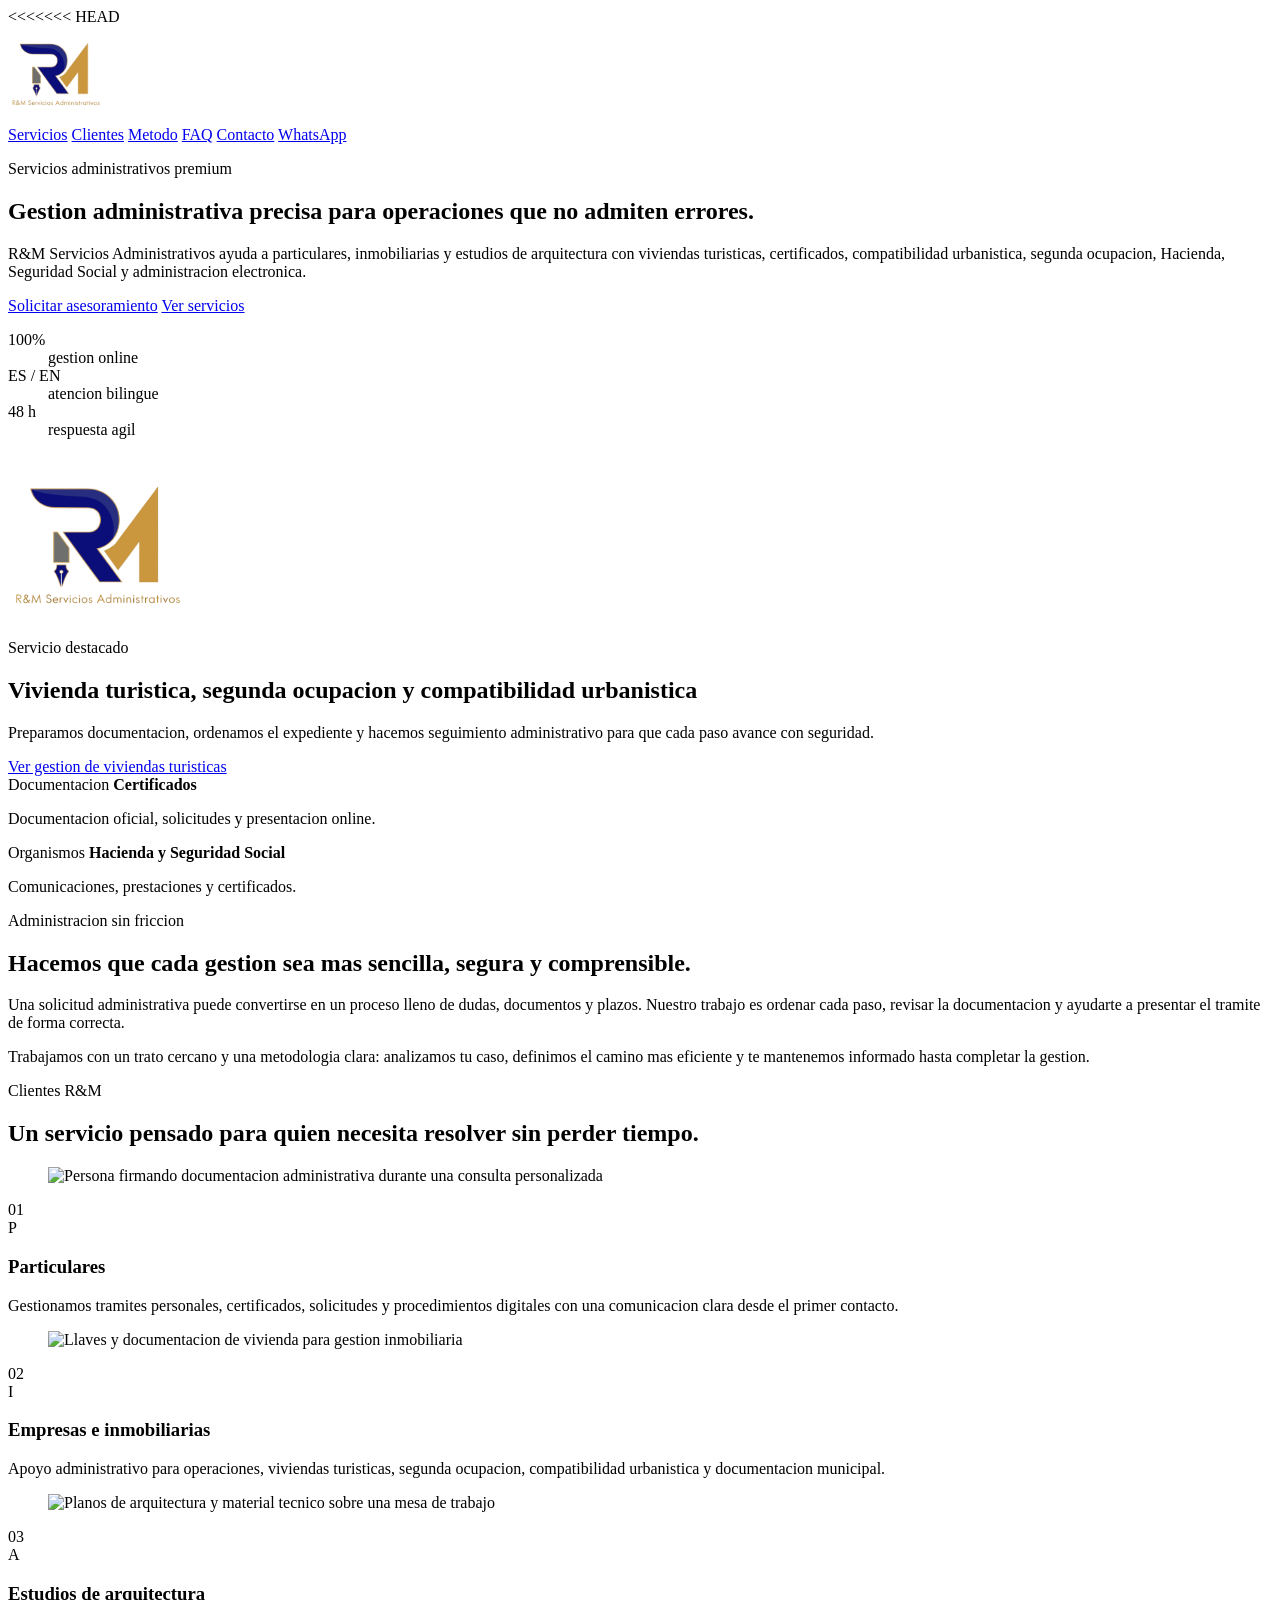
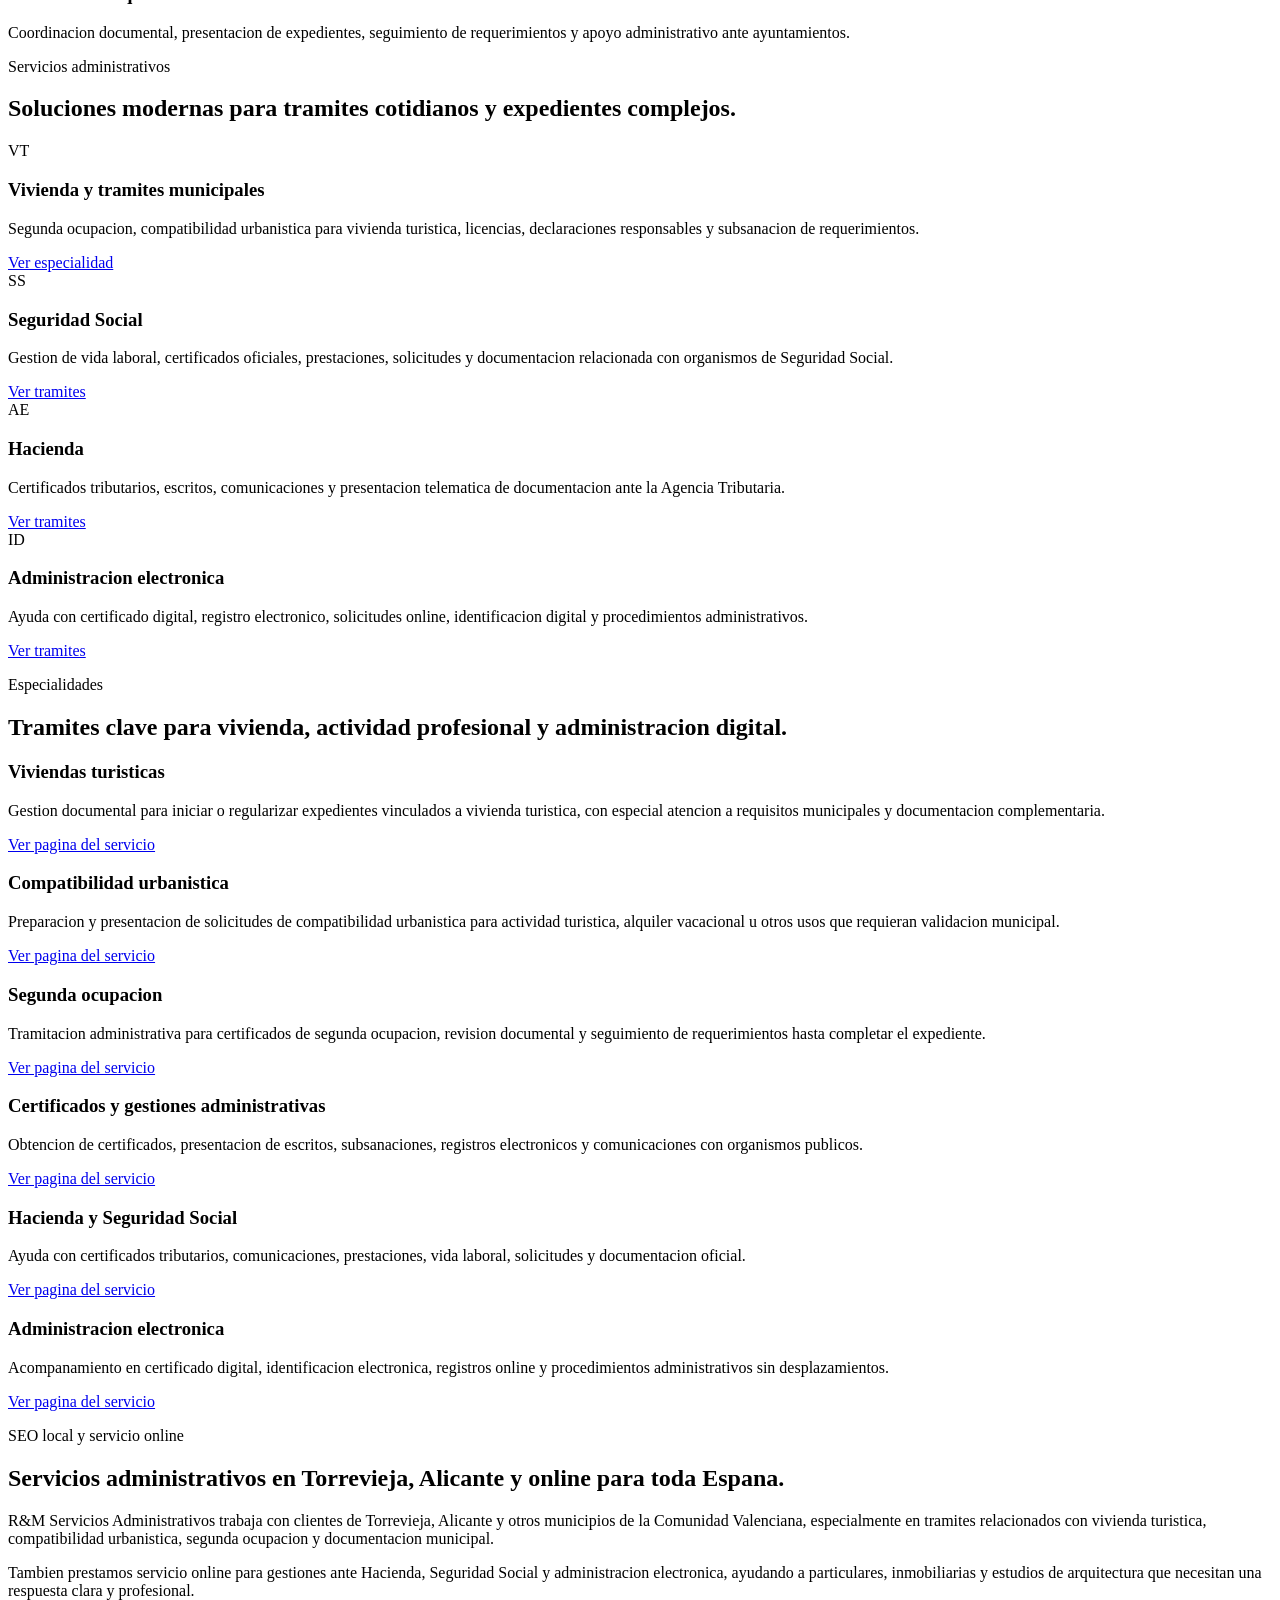
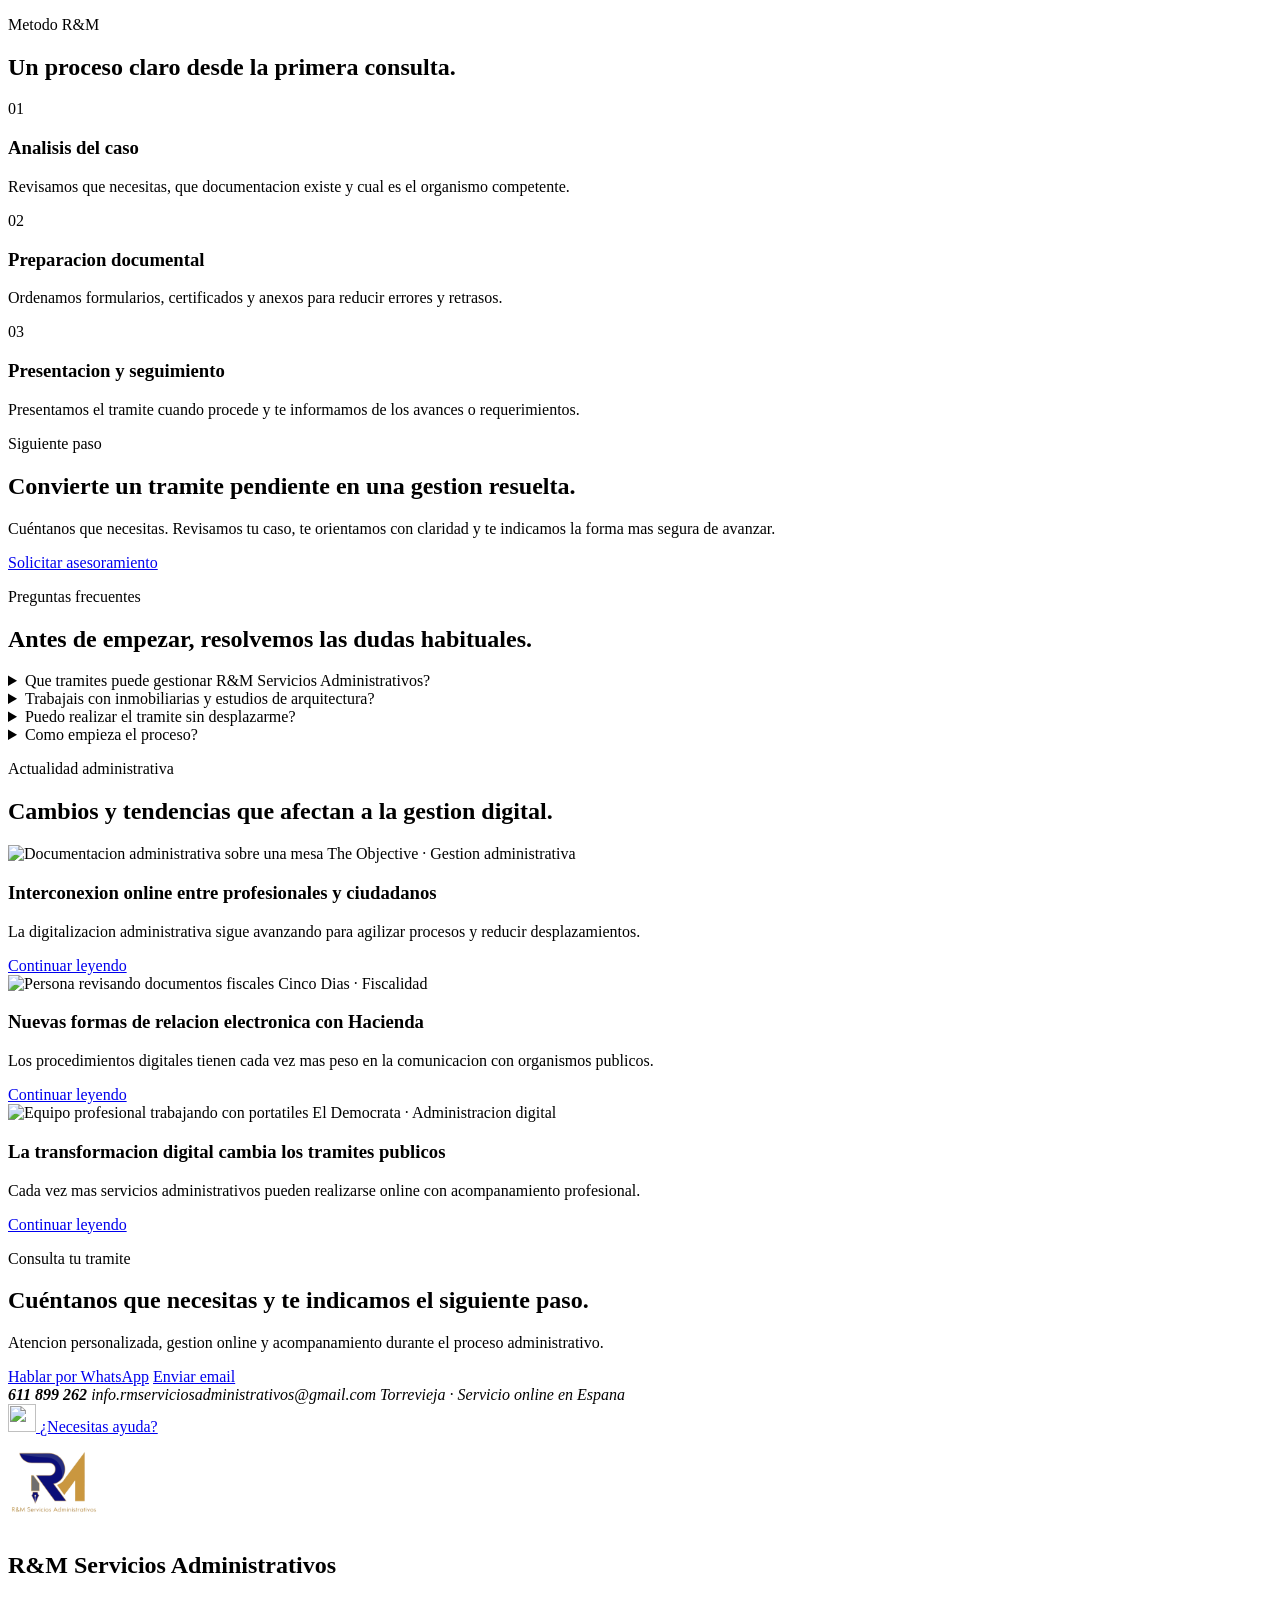
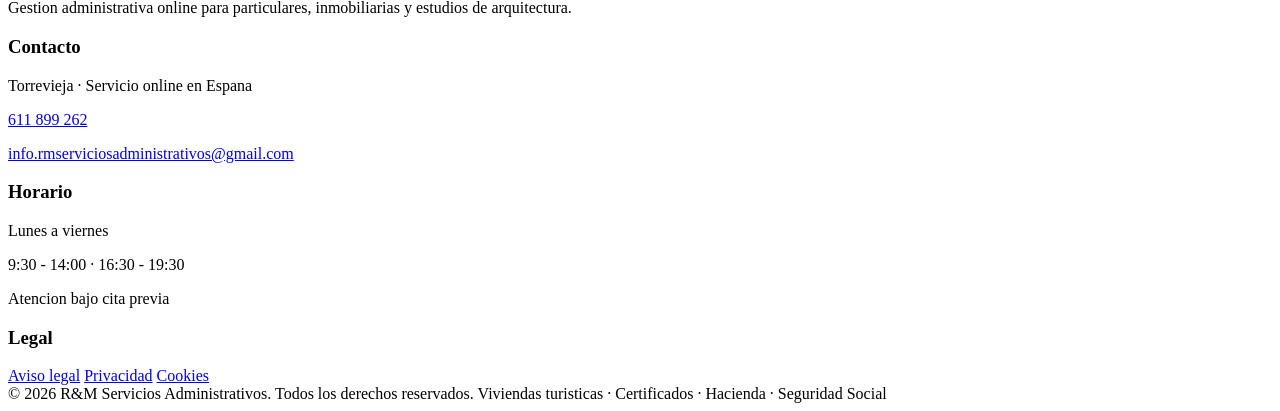
==== commit 8e05984c: "nuevo" ====
--- a/index.html
+++ b/index.html
@@ -24,6 +24,7 @@
     <meta name="geo.region" content="ES-A">
     <meta name="geo.placename" content="Torrevieja">
 
+<<<<<<< HEAD
     <link rel="preconnect" href="https://fonts.googleapis.com">
     <link rel="preconnect" href="https://fonts.gstatic.com" crossorigin>
     <link href="https://fonts.googleapis.com/css2?family=Manrope:wght@400;500;600;700;800&family=Playfair+Display:wght@600;700&display=swap" rel="stylesheet">
@@ -528,6 +529,379 @@
             revealItems.forEach((item) => observer.observe(item));
         } else {
             revealItems.forEach((item) => item.classList.add("is-visible"));
+=======
+<link rel="stylesheet" href="css/style.css">
+<link rel="preconnect" href="https://fonts.googleapis.com">
+<link rel="preconnect" href="https://fonts.gstatic.com" crossorigin>
+<link href="https://fonts.googleapis.com/css2?family=Manrope:wght@300;400;500;600;700;800&display=swap" rel="stylesheet">
+
+</head>
+
+<body>
+
+<nav>
+
+    <img src="assets/logo.png" class="logo">
+
+    <div class="menu">
+        <a href="#servicios">Servicios</a>
+        <a href="#actualidad">Actualidad</a>
+        <a href="#contacto">Contacto</a>
+
+        <a class="boton-menu"
+           href="https://wa.me/34611899262?text=Hola,%20quiero%20información">
+            WhatsApp
+        </a>
+    </div>
+
+</nav>
+
+
+<header>
+
+    <div class="hero">
+
+        <div class="hero-texto">
+
+            <span class="etiqueta">R&M SERVICIOS ADMINISTRATIVOS</span>
+
+            <h1>
+                Gestión administrativa
+                <br>
+                para particulares y empresas
+            </h1>
+
+            <p class="descripcion">
+                Tramitamos viviendas turísticas, certificados,
+                expedientes administrativos y gestiones online
+                de forma rápida, cercana y profesional.
+            </p>
+
+            <div class="hero-botones">
+
+                <a class="boton"
+                   href="https://wa.me/34611899262?text=Hola,%20quiero%20información">
+                    Solicitar asesoramiento
+                </a>
+
+            </div>
+
+            <ul class="ventajas">
+                <li>✓ Atención en español e inglés</li>
+                <li>✓ Gestión online en toda España</li>
+                <li>✓ Respuesta rápida</li>
+            </ul>
+
+        </div>
+
+        <div class="hero-imagen">
+
+            <img src="assets/logo.png" alt="R&M">
+
+        </div>
+
+    </div>
+
+</header>
+<!--
+<div class="slider">
+
+<div class="slide activo">
+<h3>📄 Tramitación administrativa online</h3>
+<p>Gestionamos tus procedimientos de forma sencilla y segura.</p>
+</div>
+
+<div class="slide">
+<h3>💻 Administración electrónica</h3>
+<p>Te ayudamos con certificados digitales, registros y gestiones online.</p>
+</div>
+
+<div class="slide">
+<h3>🤝 Atención personalizada</h3>
+<p>Servicio cercano adaptado a tus necesidades en español e inglés.</p>
+</div>
+
+<div class="slide">
+<h3>🏠 Vivienda y trámites municipales</h3>
+<p>Gestionamos expedientes, licencias, segunda ocupación y coordinación administrativa.</p>
+</div>
+
+
+</div>
+-->
+
+<section class="bloque">
+
+<div>
+
+<h2>Hacemos que tus trámites sean más sencillos</h2>
+
+<p>
+Sabemos que enfrentarse a una <strong>gestión administrativa</strong> no siempre es fácil.
+A veces una simple solicitud puede convertirse en un proceso lleno de dudas,
+documentos y pasos que no sabes por dónde empezar.
+</p>
+
+<p>
+En <strong>R&M Servicios Administrativos</strong> queremos que tengas la tranquilidad
+de contar con alguien que te acompañe durante el camino. Nos implicamos en cada gestión
+como si fuera nuestra, buscando que el proceso sea más claro, cómodo y sencillo para ti.
+</p>
+
+<p>
+Porque detrás de cada trámite hay una persona, una necesidad y una situación diferente.
+</p>
+
+</div>
+
+<img class="foto" src="https://images.unsplash.com/photo-1573164713714-d95e436ab8d6">
+
+</section>
+
+
+
+<section id="servicios">
+
+<h2>Nuestros servicios</h2>
+
+<div class="servicios-premium">
+
+<div class="servicio-card" onclick="abrir('ss')">
+<h3>🏛 Seguridad Social</h3>
+<p>Trámites laborales, certificados y gestiones oficiales.</p>
+<span>Ver trámites +</span>
+</div>
+
+<div class="servicio-card" onclick="abrir('ha')">
+<h3>💼 Hacienda</h3>
+<p>Gestiones tributarias, certificados y comunicaciones.</p>
+<span>Ver trámites +</span>
+</div>
+
+<div class="servicio-card" onclick="abrir('ae')">
+<h3>💻 Administración electrónica</h3>
+<p>Gestiones digitales y procedimientos online.</p>
+<span>Ver trámites +</span>
+</div>
+
+<div class="servicio-card" onclick="abrir('viv')">
+<h3>🏠 Vivienda y trámites municipales</h3>
+<p>Segunda ocupación, vivienda turística, obras y gestiones municipales.</p>
+<span>Ver trámites +</span>
+</div>
+
+</div>
+
+
+<div class="desplegable-premium panel" id="ss">
+
+<div>
+<h3>📄 Vida laboral</h3>
+<p>Consulta y obtención del informe actualizado de tu historial laboral y cotización.</p>
+</div>
+
+<div>
+<h3>📑 Prestaciones y solicitudes</h3>
+<p>Ayuda en la preparación de documentación y presentación de solicitudes administrativas.</p>
+</div>
+
+<div>
+<h3>🗂 Certificados oficiales</h3>
+<p>Solicitud y gestión de documentos emitidos por organismos públicos.</p>
+</div>
+
+<a href="https://wa.me/34611899262?text=Hola%2C%20quiero%20informaci%C3%B3n%20sobre%20una%20gesti%C3%B3n%20administrativa.">💬 Consultar este servicio</a>
+
+</div>
+
+
+<div class="desplegable-premium panel" id="ha">
+
+<div>
+<h3>📑 Certificados tributarios</h3>
+<p>Gestión de certificados y documentación fiscal oficial.</p>
+</div>
+
+<div>
+<h3>📨 Escritos y comunicaciones</h3>
+<p>Presentación electrónica de documentación ante organismos tributarios.</p>
+</div>
+
+<a href="https://wa.me/34611899262?text=Hola%2C%20quiero%20informaci%C3%B3n%20sobre%20una%20gesti%C3%B3n%20administrativa.">💬 Consultar este servicio</a>
+
+</div>
+
+
+<div class="desplegable-premium panel" id="ae">
+
+<div>
+<h3>🔐 Certificado digital</h3>
+<p>Ayuda para solicitar, instalar y utilizar herramientas digitales.</p>
+</div>
+
+<div>
+<h3>💻 Registro electrónico</h3>
+<p>Presentación online de documentos y solicitudes administrativas.</p>
+</div>
+
+<a href="https://wa.me/34611899262?text=Hola%2C%20quiero%20informaci%C3%B3n%20sobre%20una%20gesti%C3%B3n%20administrativa.">💬 Consultar este servicio</a>
+
+</div>
+
+
+<div class="desplegable-premium panel" id="viv">
+<div><h3>🏠 Certificado de segunda ocupación</h3></div>
+<div><h3>🏖 Compatibilidad urbanística para vivienda turística</h3></div>
+<div><h3>🏗 Licencias de obra</h3></div>
+<div><h3>📋 Declaraciones responsables</h3></div>
+<div><h3>📑 Presentación de documentación municipal</h3></div>
+<div><h3>🔎 Seguimiento de expedientes</h3></div>
+<div><h3>📁 Subsanación de requerimientos</h3></div>
+<div><h3>🤝 Coordinación con técnicos cuando sea necesario</h3></div>
+<a href="https://wa.me/34611899262?text=Hola%2C%20quiero%20informaci%C3%B3n%20sobre%20una%20gesti%C3%B3n%20administrativa.">💬 Consultar este servicio</a>
+</div>
+
+</section>
+
+<section id="actualidad">
+
+<h2>Actualidad administrativa</h2>
+
+<div class="noticias">
+
+<article>
+<img src="https://images.unsplash.com/photo-1554224154-26032ffc0d07">
+<span>The Objective · Gestión administrativa</span>
+
+<h3>Notarios y gestores administrativos presentan un sistema de interconexión online</h3>
+
+<p>Una nueva plataforma digital busca agilizar trámites y mejorar la colaboración entre profesionales y ciudadanos.</p>
+
+<a href="https://theobjective.com/economia/2026-05-21/notarios-gestores-administrativos-sistema-interconexion-online/" target="_blank">Continuar leyendo</a>
+</article>
+
+
+<article>
+<img src="https://images.unsplash.com/photo-1450101499163-c8848c66ca85">
+<span>Cinco Días · Fiscalidad</span>
+
+<h3>Novedades en la relación electrónica con Hacienda y los contribuyentes</h3>
+
+<p>
+Los procedimientos digitales y la administración electrónica siguen ganando protagonismo.
+</p>
+
+<a href="https://cincodias.elpais.com/noticias/ayudas-familiares/" target="_blank">Continuar leyendo</a>
+</article>
+
+
+<article>
+<img src="https://images.unsplash.com/photo-1551836022-d5d88e9218df">
+<span>El Demócrata · Gestión administrativa</span>
+
+<h3>La transformación digital cambia la forma de realizar trámites públicos</h3>
+
+<p>
+Cada vez más servicios administrativos pueden realizarse sin desplazamientos.
+</p>
+
+<a href="https://www.democrata.es/economia/gestores-administrativos-adelantar-administracion-europa/" target="_blank">Continuar leyendo</a>
+</article>
+
+
+</div>
+
+</section>
+
+
+
+
+<section id="contacto" class="cta">
+
+<div class="cta-box">
+
+<h2>¿Necesitas ayuda con una gestión administrativa?</h2>
+
+<p class="cta-texto">
+<strong style="color:#c9a44c;">Nos encargamos de hacerlo más sencillo para ti.</strong><br>
+Cuéntanos qué necesitas y te ayudamos a encontrar la forma más rápida y cómoda de realizar tu trámite.
+</p>
+
+<div class="ventajas">
+<span>✓ Atención personalizada</span>
+<span>✓ Gestión online</span>
+<span>✓ Español e inglés</span>
+</div>
+
+<div class="cta-botones">
+<a class="boton" href="https://wa.me/34611899262?text=Hola%2C%20quiero%20informaci%C3%B3n%20sobre%20una%20gesti%C3%B3n%20administrativa.">💬 Hablar por WhatsApp</a>
+<a class="boton secundario" href="mailto:info.rmserviciosadministrativos@gmail.com">📧 Enviar consulta</a>
+</div>
+
+<p class="datos">
+📞 <strong>611 899 262</strong><br>
+✉ <strong>info.rmserviciosadministrativos@gmail.com</strong>
+</p>
+
+</div>
+
+</section>
+
+
+<a class="whatsapp" href="https://wa.me/34611899262?text=Hola%2C%20quiero%20informaci%C3%B3n%20sobre%20una%20gesti%C3%B3n%20administrativa.">
+<img src="https://upload.wikimedia.org/wikipedia/commons/6/6b/WhatsApp.svg">
+¿Necesitas ayuda?
+</a>
+
+
+<footer>
+
+<h3>R&M Servicios Administrativos</h3>
+
+<p>
+Trámites administrativos online · Seguridad Social · Hacienda · Administración electrónica
+</p>
+
+<p>
+Torrevieja · Servicio online en España
+</p>
+
+</footer>
+
+
+<script>
+function abrir(id){
+let x=document.getElementById(id);
+x.style.display=x.style.display==="block"?"none":"block";
+}
+
+let slides=document.querySelectorAll(".slide");
+let i=0;
+setInterval(()=>{
+slides[i].classList.remove("activo");
+i=(i+1)%slides.length;
+slides[i].classList.add("activo");
+},3500);
+</script>
+
+
+<script>
+const abrirOriginal = window.abrir;
+
+window.abrir = function(id){
+
+    if(typeof abrirOriginal === "function"){
+        abrirOriginal(id);
+    }
+
+    setTimeout(function(){
+        const panel = document.getElementById(id);
+        if(panel && panel.style.display !== "none"){
+            panel.scrollIntoView({
+                behavior:"smooth",
+                block:"nearest"
+            });
+>>>>>>> d3caac37a993cd475e08f51f646b649171932412
         }
     </script>
 </body>
--- a/css/style.css
+++ b/css/style.css
@@ -1,3 +1,4 @@
+<<<<<<< HEAD
 :root {
     --navy: #071d35;
     --navy-2: #0d2f51;
@@ -18,6 +19,106 @@
     --radius-sm: 8px;
     --wrap: min(1180px, calc(100% - 48px));
     --section: clamp(104px, 12vw, 156px);
+=======
+
+body{margin:0;font-family: 'Manrope', sans-serif;background:#eaf2ff;color:#222;line-height:1.8}
+strong{font-weight:800;color:#071d35}
+
+nav{
+    background:#1b314a;
+    padding:18px 8%;
+    display:flex;
+    justify-content:space-between;
+    align-items:center;
+
+position: fixed;
+left: 0;
+right: 0;
+top: 0;
+    z-index:1000;
+
+    box-shadow:0 10px 30px rgba(0,0,0,.15);
+}
+.logo{
+    height:70px;
+    transition:.3s;
+}
+nav a{
+    color:white;
+    text-decoration:none;
+    margin-left:35px;
+    font-size:17px;
+    font-weight:600;
+    transition:0.3s;
+}
+
+nav a:hover{
+    color:#d4a848;
+}
+.menu{
+    display:flex;
+    align-items:center;
+}
+
+.boton-menu{
+    background:#d4a848;
+    color:white !important;
+    padding:12px 22px;
+    border-radius:30px;
+    margin-left:35px;
+    font-weight:700;
+}
+
+.boton-menu:hover{
+    background:#b88927;
+}
+
+header{
+    background:#0b2a4a;
+    color:white;
+}
+
+.hero{
+    max-width:1200px;
+    margin:auto;
+
+    display:grid;
+    grid-template-columns:1fr 1fr;
+    gap:70px;
+    align-items:center;
+}
+
+.hero-texto{
+    max-width:560px;
+    text-align:left;
+}
+.hero-imagen{
+    display:flex;
+    justify-content:center;
+    align-items:center;
+}
+.hero-imagen img{
+    width:100%;
+    max-width:520px;
+    display:block;
+    margin:auto;
+}
+.logo-principal{
+    width:420px;
+    height:auto;
+    display:block;
+    margin:auto;
+}
+
+h1{font-size:44px}
+
+.slider{
+background:#071d35;
+color:white;
+text-align:center;
+padding:30px;
+border-top:3px solid #c6a24b;
+>>>>>>> d3caac37a993cd475e08f51f646b649171932412
 }
 
 * {
@@ -461,6 +562,7 @@
     gap: 18px;
 }
 
+<<<<<<< HEAD
 .audience-grid article,
 .service-card,
 .service-detail-grid article,
@@ -1487,3 +1589,118 @@
         display: none;
     }
 }
+=======
+@media(max-width:800px){.noticias{grid-template-columns:1fr}}
+.ventajas{
+    list-style:none;
+    padding:0;
+    margin:40px 0 0;
+
+    display:flex;
+    flex-wrap:wrap;
+    gap:18px 40px;
+}
+
+.ventajas li{
+    color:white;
+    font-size:20px;
+}
+.izquierda{
+    max-width:650px;
+}
+
+/* ===== Mejoras visuales Hero ===== */
+.hero{
+  padding:90px 0 70px;
+  gap:100px;
+}
+
+.hero-texto h1{
+  font-size:64px;
+  line-height:1.12;
+  margin:18px 0 30px;
+}
+
+.descripcion{
+  font-size:22px;
+  line-height:1.8;
+  max-width:620px;
+  margin:0 0 40px;
+}
+
+.hero-botones{
+  display:flex;
+  gap:18px;
+  margin-bottom:45px;
+  flex-wrap:wrap;
+}
+
+.boton{
+  padding:18px 36px;
+  border-radius:40px;
+  font-size:20px;
+}
+
+.ventajas{
+  display:flex;
+  flex-wrap:wrap;
+  gap:18px;
+  list-style:none;
+  padding:0;
+  margin:0;
+}
+
+.ventajas li{
+  background:rgba(255,255,255,.08);
+  border:1px solid rgba(255,255,255,.12);
+  padding:14px 20px;
+  border-radius:999px;
+  font-size:18px;
+}
+
+.hero-image img{
+  max-width:560px;
+}
+
+@media (max-width:900px){
+  .hero{
+    grid-template-columns:1fr;
+    text-align:center;
+    padding:60px 24px;
+  }
+  .hero-texto{
+    text-align:center;
+    max-width:none;
+  }
+  .hero-texto h1{
+    font-size:44px;
+  }
+  .descripcion{
+    margin:0 auto 35px;
+    font-size:19px;
+  }
+  .hero-botones,.ventajas{
+    justify-content:center;
+  }
+}
+
+
+header{padding:140px 8% 90px!important;margin-top:0!important;}
+.hero{max-width:1280px;margin:0 auto;display:grid;grid-template-columns:1.1fr .9fr;gap:90px;align-items:center}
+.hero-texto h1{font-size:64px;line-height:1.08;margin:18px 0 28px}
+.descripcion{font-size:22px;max-width:640px;margin-bottom:38px}
+.hero-botones{display:flex;gap:18px;margin-bottom:40px;flex-wrap:wrap}
+.ventajas{display:flex;flex-wrap:wrap;gap:16px;list-style:none;padding:0;margin:10px 0 0}
+.ventajas li{background:#163858;border:1px solid rgba(255,255,255,.12);padding:14px 18px;border-radius:999px}
+.hero-image{display:flex;justify-content:center}
+.hero-image img{max-width:520px;width:100%}
+@media(max-width:900px){
+.hero{grid-template-columns:1fr;text-align:center}
+.hero-texto{text-align:center;max-width:none}
+.hero-texto h1{font-size:44px}
+.descripcion{margin:0 auto 30px;font-size:19px}
+.hero-botones,.ventajas{justify-content:center}
+}
+
+/*v4 marker*/
+>>>>>>> d3caac37a993cd475e08f51f646b649171932412
--- a/css/style.css
+++ b/css/style.css
@@ -1,3 +1,4 @@
+<<<<<<< HEAD
 :root {
     --navy: #071d35;
     --navy-2: #0d2f51;
@@ -18,6 +19,106 @@
     --radius-sm: 8px;
     --wrap: min(1180px, calc(100% - 48px));
     --section: clamp(104px, 12vw, 156px);
+=======
+
+body{margin:0;font-family: 'Manrope', sans-serif;background:#eaf2ff;color:#222;line-height:1.8}
+strong{font-weight:800;color:#071d35}
+
+nav{
+    background:#1b314a;
+    padding:18px 8%;
+    display:flex;
+    justify-content:space-between;
+    align-items:center;
+
+position: fixed;
+left: 0;
+right: 0;
+top: 0;
+    z-index:1000;
+
+    box-shadow:0 10px 30px rgba(0,0,0,.15);
+}
+.logo{
+    height:70px;
+    transition:.3s;
+}
+nav a{
+    color:white;
+    text-decoration:none;
+    margin-left:35px;
+    font-size:17px;
+    font-weight:600;
+    transition:0.3s;
+}
+
+nav a:hover{
+    color:#d4a848;
+}
+.menu{
+    display:flex;
+    align-items:center;
+}
+
+.boton-menu{
+    background:#d4a848;
+    color:white !important;
+    padding:12px 22px;
+    border-radius:30px;
+    margin-left:35px;
+    font-weight:700;
+}
+
+.boton-menu:hover{
+    background:#b88927;
+}
+
+header{
+    background:#0b2a4a;
+    color:white;
+}
+
+.hero{
+    max-width:1200px;
+    margin:auto;
+
+    display:grid;
+    grid-template-columns:1fr 1fr;
+    gap:70px;
+    align-items:center;
+}
+
+.hero-texto{
+    max-width:560px;
+    text-align:left;
+}
+.hero-imagen{
+    display:flex;
+    justify-content:center;
+    align-items:center;
+}
+.hero-imagen img{
+    width:100%;
+    max-width:520px;
+    display:block;
+    margin:auto;
+}
+.logo-principal{
+    width:420px;
+    height:auto;
+    display:block;
+    margin:auto;
+}
+
+h1{font-size:44px}
+
+.slider{
+background:#071d35;
+color:white;
+text-align:center;
+padding:30px;
+border-top:3px solid #c6a24b;
+>>>>>>> d3caac37a993cd475e08f51f646b649171932412
 }
 
 * {
@@ -461,6 +562,7 @@
     gap: 18px;
 }
 
+<<<<<<< HEAD
 .audience-grid article,
 .service-card,
 .service-detail-grid article,
@@ -1487,3 +1589,118 @@
         display: none;
     }
 }
+=======
+@media(max-width:800px){.noticias{grid-template-columns:1fr}}
+.ventajas{
+    list-style:none;
+    padding:0;
+    margin:40px 0 0;
+
+    display:flex;
+    flex-wrap:wrap;
+    gap:18px 40px;
+}
+
+.ventajas li{
+    color:white;
+    font-size:20px;
+}
+.izquierda{
+    max-width:650px;
+}
+
+/* ===== Mejoras visuales Hero ===== */
+.hero{
+  padding:90px 0 70px;
+  gap:100px;
+}
+
+.hero-texto h1{
+  font-size:64px;
+  line-height:1.12;
+  margin:18px 0 30px;
+}
+
+.descripcion{
+  font-size:22px;
+  line-height:1.8;
+  max-width:620px;
+  margin:0 0 40px;
+}
+
+.hero-botones{
+  display:flex;
+  gap:18px;
+  margin-bottom:45px;
+  flex-wrap:wrap;
+}
+
+.boton{
+  padding:18px 36px;
+  border-radius:40px;
+  font-size:20px;
+}
+
+.ventajas{
+  display:flex;
+  flex-wrap:wrap;
+  gap:18px;
+  list-style:none;
+  padding:0;
+  margin:0;
+}
+
+.ventajas li{
+  background:rgba(255,255,255,.08);
+  border:1px solid rgba(255,255,255,.12);
+  padding:14px 20px;
+  border-radius:999px;
+  font-size:18px;
+}
+
+.hero-image img{
+  max-width:560px;
+}
+
+@media (max-width:900px){
+  .hero{
+    grid-template-columns:1fr;
+    text-align:center;
+    padding:60px 24px;
+  }
+  .hero-texto{
+    text-align:center;
+    max-width:none;
+  }
+  .hero-texto h1{
+    font-size:44px;
+  }
+  .descripcion{
+    margin:0 auto 35px;
+    font-size:19px;
+  }
+  .hero-botones,.ventajas{
+    justify-content:center;
+  }
+}
+
+
+header{padding:140px 8% 90px!important;margin-top:0!important;}
+.hero{max-width:1280px;margin:0 auto;display:grid;grid-template-columns:1.1fr .9fr;gap:90px;align-items:center}
+.hero-texto h1{font-size:64px;line-height:1.08;margin:18px 0 28px}
+.descripcion{font-size:22px;max-width:640px;margin-bottom:38px}
+.hero-botones{display:flex;gap:18px;margin-bottom:40px;flex-wrap:wrap}
+.ventajas{display:flex;flex-wrap:wrap;gap:16px;list-style:none;padding:0;margin:10px 0 0}
+.ventajas li{background:#163858;border:1px solid rgba(255,255,255,.12);padding:14px 18px;border-radius:999px}
+.hero-image{display:flex;justify-content:center}
+.hero-image img{max-width:520px;width:100%}
+@media(max-width:900px){
+.hero{grid-template-columns:1fr;text-align:center}
+.hero-texto{text-align:center;max-width:none}
+.hero-texto h1{font-size:44px}
+.descripcion{margin:0 auto 30px;font-size:19px}
+.hero-botones,.ventajas{justify-content:center}
+}
+
+/*v4 marker*/
+>>>>>>> d3caac37a993cd475e08f51f646b649171932412
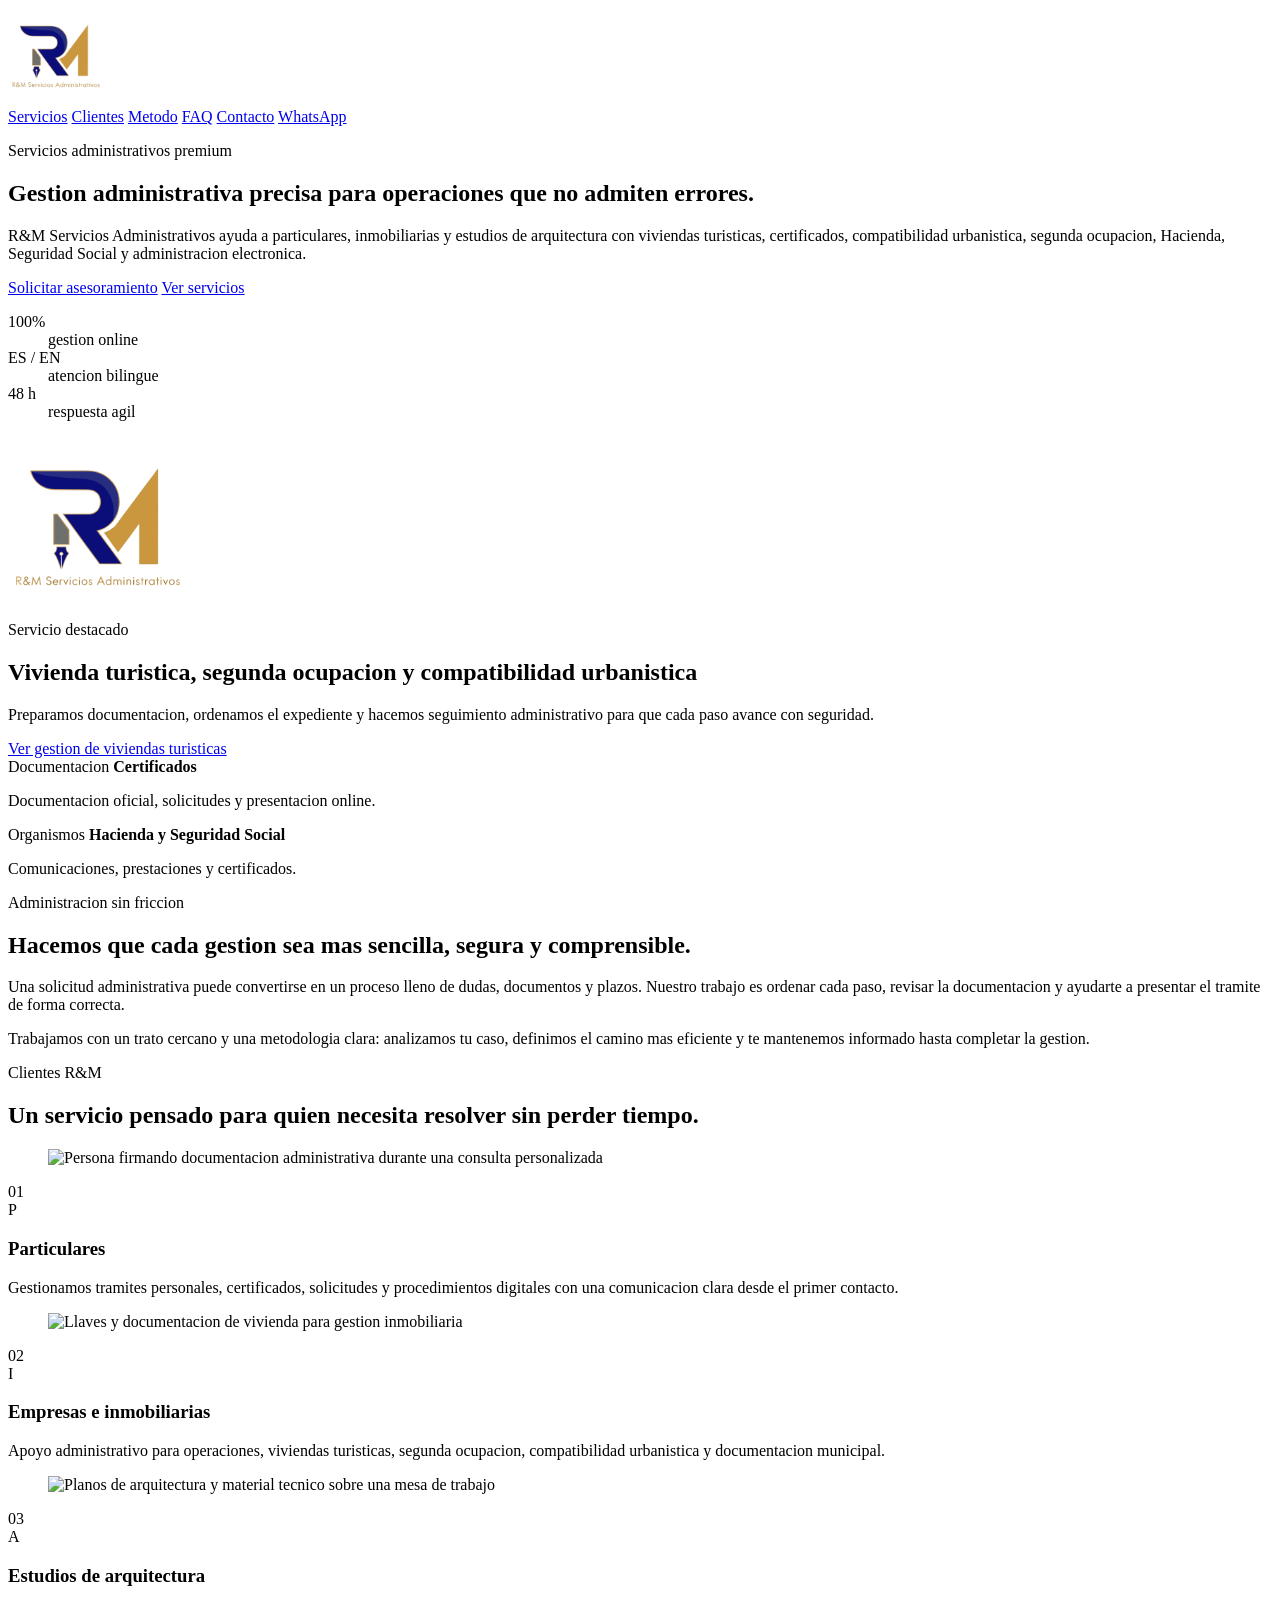
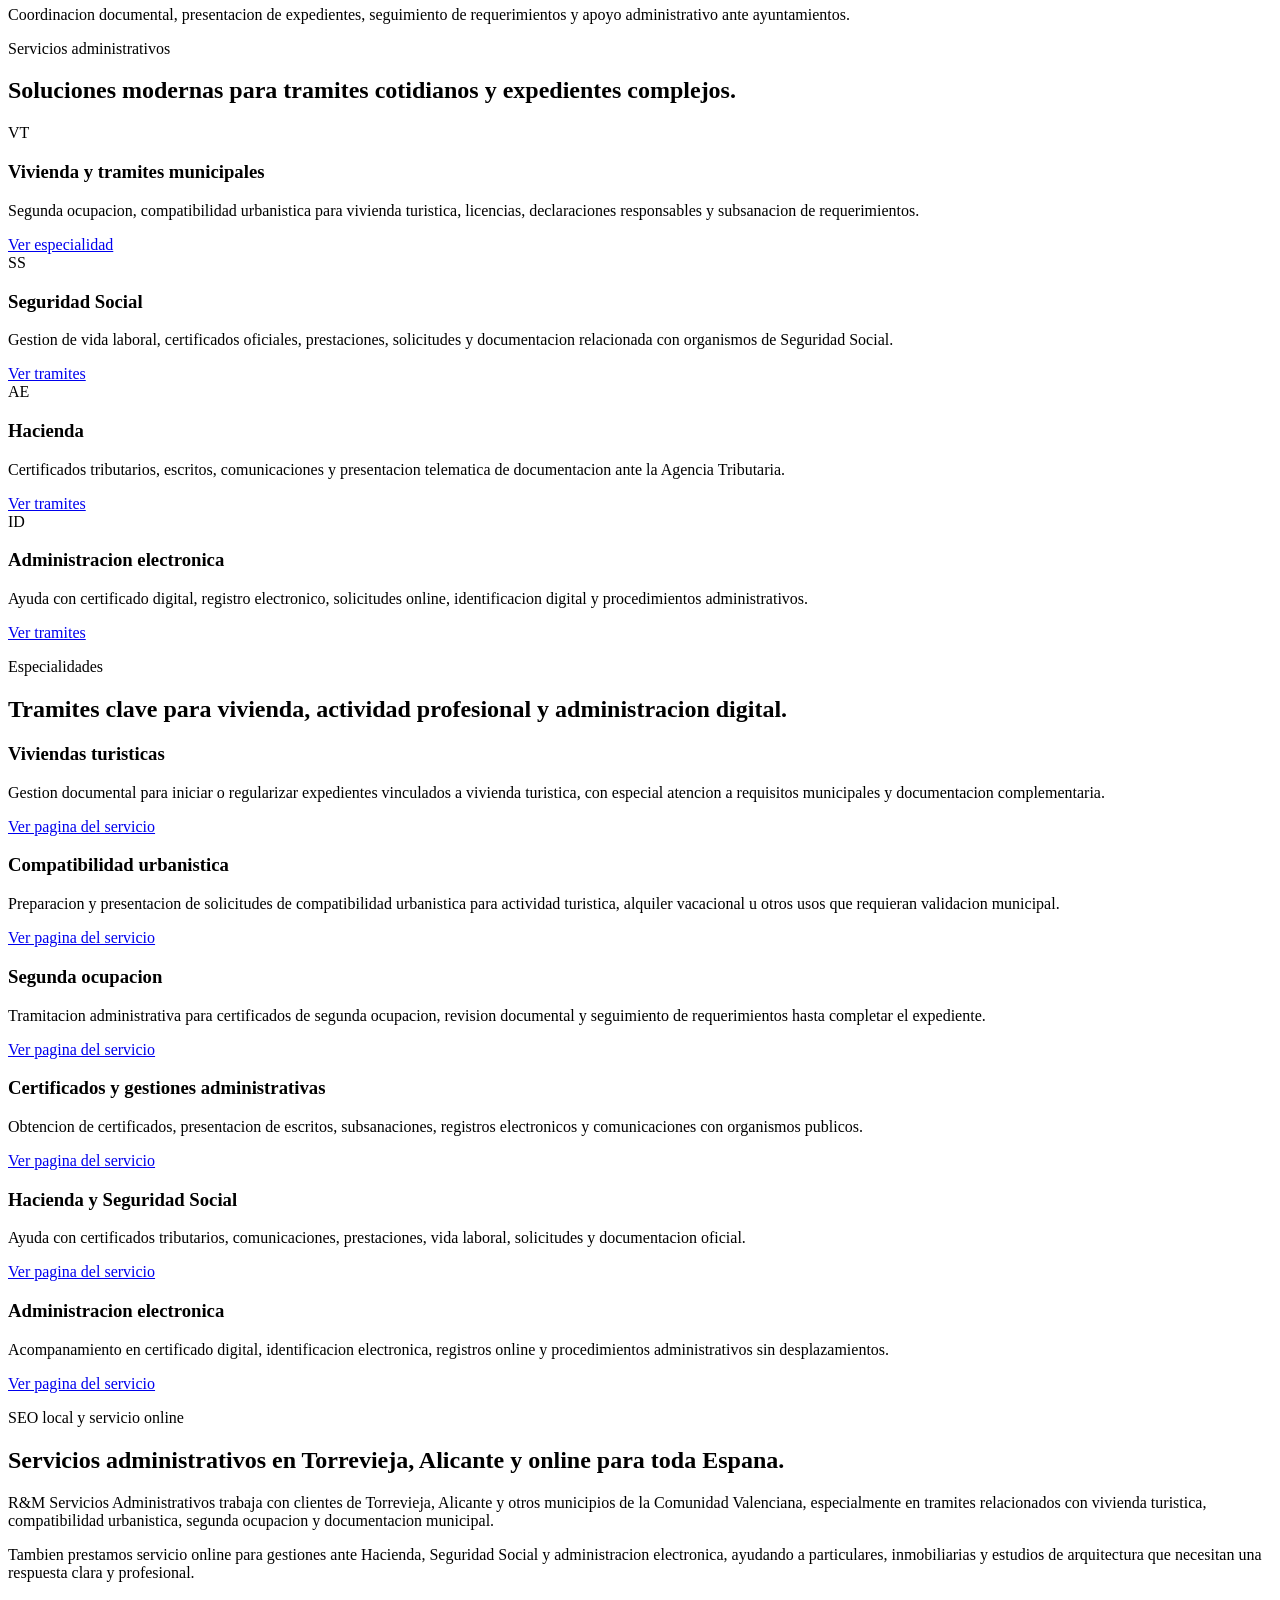
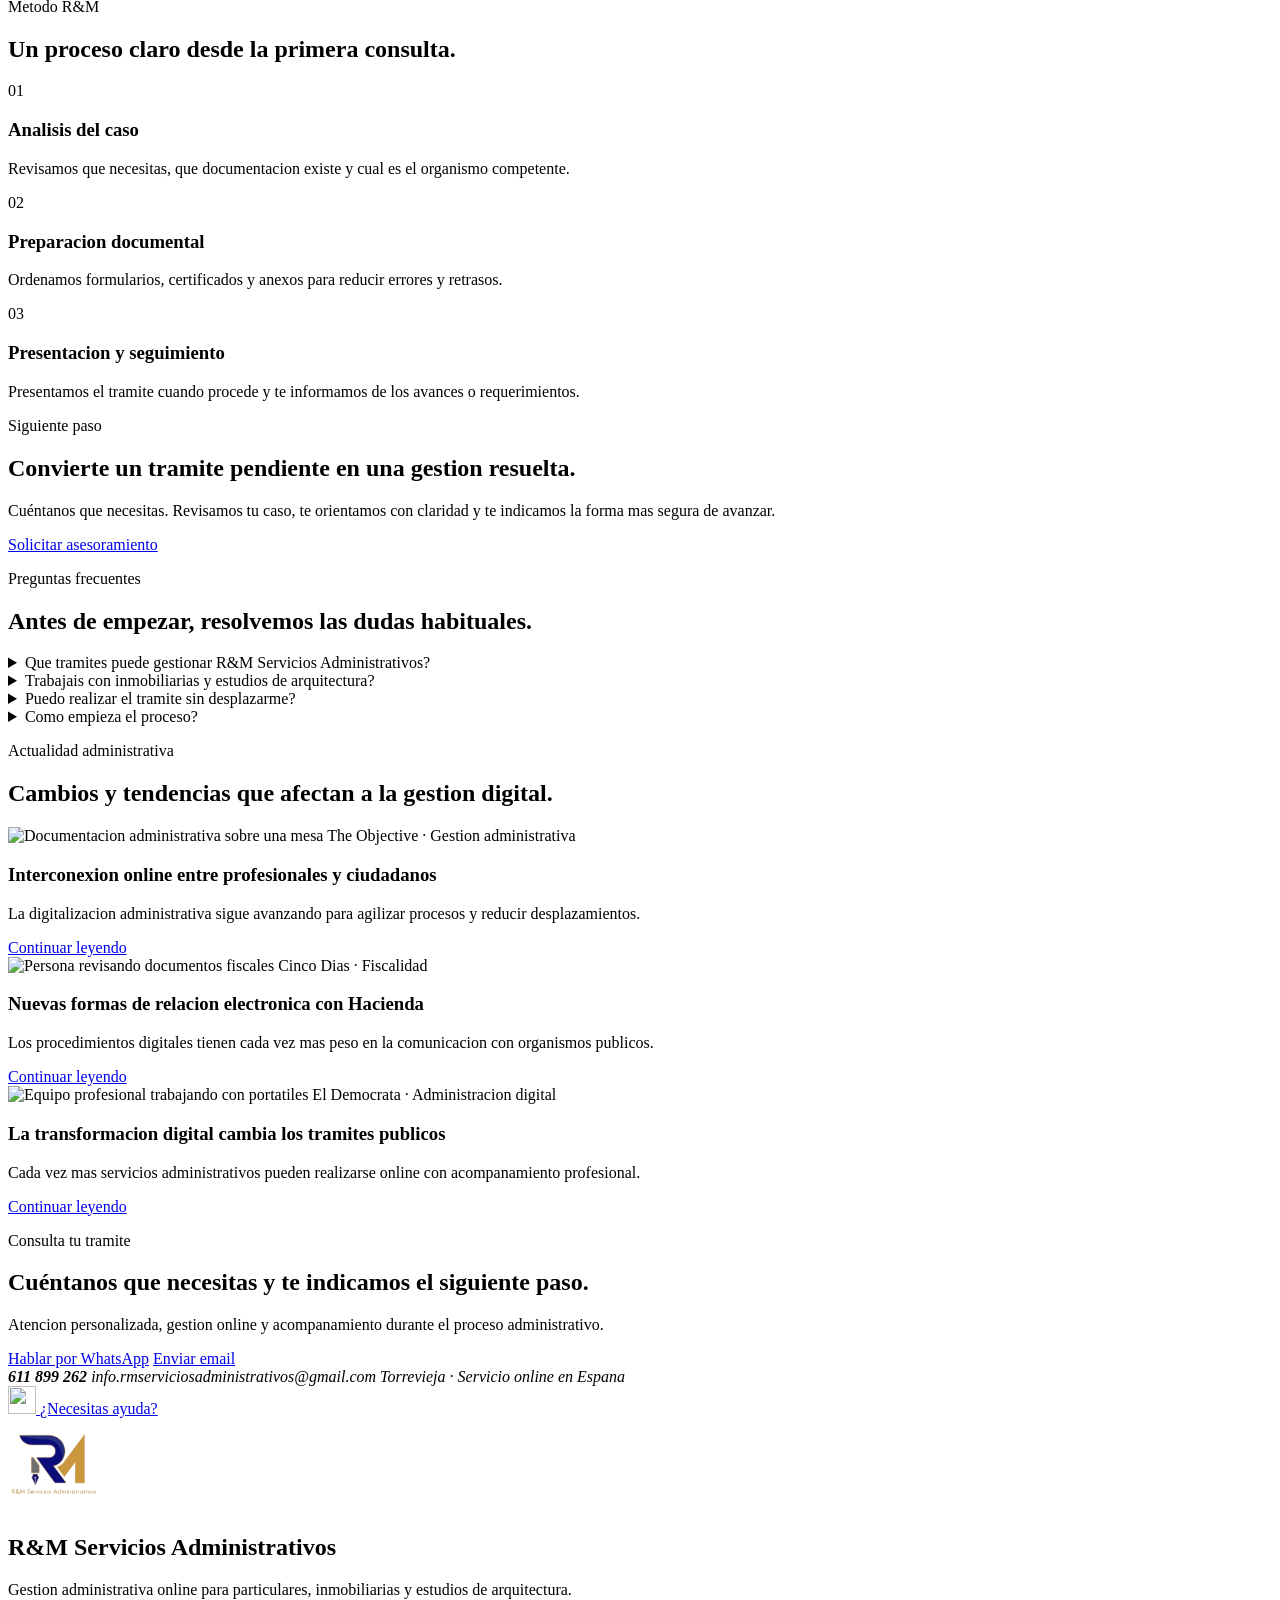
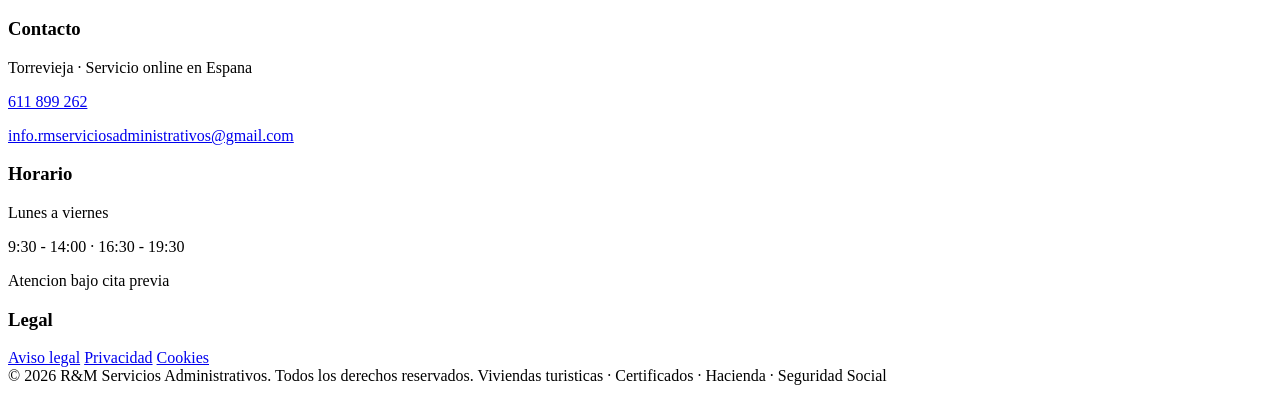
==== commit 6d33ee2d: "nuevo" ====
--- a/index.html
+++ b/index.html
@@ -24,7 +24,7 @@
     <meta name="geo.region" content="ES-A">
     <meta name="geo.placename" content="Torrevieja">
 
-<<<<<<< HEAD
+
     <link rel="preconnect" href="https://fonts.googleapis.com">
     <link rel="preconnect" href="https://fonts.gstatic.com" crossorigin>
     <link href="https://fonts.googleapis.com/css2?family=Manrope:wght@400;500;600;700;800&family=Playfair+Display:wght@600;700&display=swap" rel="stylesheet">
@@ -529,379 +529,6 @@
             revealItems.forEach((item) => observer.observe(item));
         } else {
             revealItems.forEach((item) => item.classList.add("is-visible"));
-=======
-<link rel="stylesheet" href="css/style.css">
-<link rel="preconnect" href="https://fonts.googleapis.com">
-<link rel="preconnect" href="https://fonts.gstatic.com" crossorigin>
-<link href="https://fonts.googleapis.com/css2?family=Manrope:wght@300;400;500;600;700;800&display=swap" rel="stylesheet">
-
-</head>
-
-<body>
-
-<nav>
-
-    <img src="assets/logo.png" class="logo">
-
-    <div class="menu">
-        <a href="#servicios">Servicios</a>
-        <a href="#actualidad">Actualidad</a>
-        <a href="#contacto">Contacto</a>
-
-        <a class="boton-menu"
-           href="https://wa.me/34611899262?text=Hola,%20quiero%20información">
-            WhatsApp
-        </a>
-    </div>
-
-</nav>
-
-
-<header>
-
-    <div class="hero">
-
-        <div class="hero-texto">
-
-            <span class="etiqueta">R&M SERVICIOS ADMINISTRATIVOS</span>
-
-            <h1>
-                Gestión administrativa
-                <br>
-                para particulares y empresas
-            </h1>
-
-            <p class="descripcion">
-                Tramitamos viviendas turísticas, certificados,
-                expedientes administrativos y gestiones online
-                de forma rápida, cercana y profesional.
-            </p>
-
-            <div class="hero-botones">
-
-                <a class="boton"
-                   href="https://wa.me/34611899262?text=Hola,%20quiero%20información">
-                    Solicitar asesoramiento
-                </a>
-
-            </div>
-
-            <ul class="ventajas">
-                <li>✓ Atención en español e inglés</li>
-                <li>✓ Gestión online en toda España</li>
-                <li>✓ Respuesta rápida</li>
-            </ul>
-
-        </div>
-
-        <div class="hero-imagen">
-
-            <img src="assets/logo.png" alt="R&M">
-
-        </div>
-
-    </div>
-
-</header>
-<!--
-<div class="slider">
-
-<div class="slide activo">
-<h3>📄 Tramitación administrativa online</h3>
-<p>Gestionamos tus procedimientos de forma sencilla y segura.</p>
-</div>
-
-<div class="slide">
-<h3>💻 Administración electrónica</h3>
-<p>Te ayudamos con certificados digitales, registros y gestiones online.</p>
-</div>
-
-<div class="slide">
-<h3>🤝 Atención personalizada</h3>
-<p>Servicio cercano adaptado a tus necesidades en español e inglés.</p>
-</div>
-
-<div class="slide">
-<h3>🏠 Vivienda y trámites municipales</h3>
-<p>Gestionamos expedientes, licencias, segunda ocupación y coordinación administrativa.</p>
-</div>
-
-
-</div>
--->
-
-<section class="bloque">
-
-<div>
-
-<h2>Hacemos que tus trámites sean más sencillos</h2>
-
-<p>
-Sabemos que enfrentarse a una <strong>gestión administrativa</strong> no siempre es fácil.
-A veces una simple solicitud puede convertirse en un proceso lleno de dudas,
-documentos y pasos que no sabes por dónde empezar.
-</p>
-
-<p>
-En <strong>R&M Servicios Administrativos</strong> queremos que tengas la tranquilidad
-de contar con alguien que te acompañe durante el camino. Nos implicamos en cada gestión
-como si fuera nuestra, buscando que el proceso sea más claro, cómodo y sencillo para ti.
-</p>
-
-<p>
-Porque detrás de cada trámite hay una persona, una necesidad y una situación diferente.
-</p>
-
-</div>
-
-<img class="foto" src="https://images.unsplash.com/photo-1573164713714-d95e436ab8d6">
-
-</section>
-
-
-
-<section id="servicios">
-
-<h2>Nuestros servicios</h2>
-
-<div class="servicios-premium">
-
-<div class="servicio-card" onclick="abrir('ss')">
-<h3>🏛 Seguridad Social</h3>
-<p>Trámites laborales, certificados y gestiones oficiales.</p>
-<span>Ver trámites +</span>
-</div>
-
-<div class="servicio-card" onclick="abrir('ha')">
-<h3>💼 Hacienda</h3>
-<p>Gestiones tributarias, certificados y comunicaciones.</p>
-<span>Ver trámites +</span>
-</div>
-
-<div class="servicio-card" onclick="abrir('ae')">
-<h3>💻 Administración electrónica</h3>
-<p>Gestiones digitales y procedimientos online.</p>
-<span>Ver trámites +</span>
-</div>
-
-<div class="servicio-card" onclick="abrir('viv')">
-<h3>🏠 Vivienda y trámites municipales</h3>
-<p>Segunda ocupación, vivienda turística, obras y gestiones municipales.</p>
-<span>Ver trámites +</span>
-</div>
-
-</div>
-
-
-<div class="desplegable-premium panel" id="ss">
-
-<div>
-<h3>📄 Vida laboral</h3>
-<p>Consulta y obtención del informe actualizado de tu historial laboral y cotización.</p>
-</div>
-
-<div>
-<h3>📑 Prestaciones y solicitudes</h3>
-<p>Ayuda en la preparación de documentación y presentación de solicitudes administrativas.</p>
-</div>
-
-<div>
-<h3>🗂 Certificados oficiales</h3>
-<p>Solicitud y gestión de documentos emitidos por organismos públicos.</p>
-</div>
-
-<a href="https://wa.me/34611899262?text=Hola%2C%20quiero%20informaci%C3%B3n%20sobre%20una%20gesti%C3%B3n%20administrativa.">💬 Consultar este servicio</a>
-
-</div>
-
-
-<div class="desplegable-premium panel" id="ha">
-
-<div>
-<h3>📑 Certificados tributarios</h3>
-<p>Gestión de certificados y documentación fiscal oficial.</p>
-</div>
-
-<div>
-<h3>📨 Escritos y comunicaciones</h3>
-<p>Presentación electrónica de documentación ante organismos tributarios.</p>
-</div>
-
-<a href="https://wa.me/34611899262?text=Hola%2C%20quiero%20informaci%C3%B3n%20sobre%20una%20gesti%C3%B3n%20administrativa.">💬 Consultar este servicio</a>
-
-</div>
-
-
-<div class="desplegable-premium panel" id="ae">
-
-<div>
-<h3>🔐 Certificado digital</h3>
-<p>Ayuda para solicitar, instalar y utilizar herramientas digitales.</p>
-</div>
-
-<div>
-<h3>💻 Registro electrónico</h3>
-<p>Presentación online de documentos y solicitudes administrativas.</p>
-</div>
-
-<a href="https://wa.me/34611899262?text=Hola%2C%20quiero%20informaci%C3%B3n%20sobre%20una%20gesti%C3%B3n%20administrativa.">💬 Consultar este servicio</a>
-
-</div>
-
-
-<div class="desplegable-premium panel" id="viv">
-<div><h3>🏠 Certificado de segunda ocupación</h3></div>
-<div><h3>🏖 Compatibilidad urbanística para vivienda turística</h3></div>
-<div><h3>🏗 Licencias de obra</h3></div>
-<div><h3>📋 Declaraciones responsables</h3></div>
-<div><h3>📑 Presentación de documentación municipal</h3></div>
-<div><h3>🔎 Seguimiento de expedientes</h3></div>
-<div><h3>📁 Subsanación de requerimientos</h3></div>
-<div><h3>🤝 Coordinación con técnicos cuando sea necesario</h3></div>
-<a href="https://wa.me/34611899262?text=Hola%2C%20quiero%20informaci%C3%B3n%20sobre%20una%20gesti%C3%B3n%20administrativa.">💬 Consultar este servicio</a>
-</div>
-
-</section>
-
-<section id="actualidad">
-
-<h2>Actualidad administrativa</h2>
-
-<div class="noticias">
-
-<article>
-<img src="https://images.unsplash.com/photo-1554224154-26032ffc0d07">
-<span>The Objective · Gestión administrativa</span>
-
-<h3>Notarios y gestores administrativos presentan un sistema de interconexión online</h3>
-
-<p>Una nueva plataforma digital busca agilizar trámites y mejorar la colaboración entre profesionales y ciudadanos.</p>
-
-<a href="https://theobjective.com/economia/2026-05-21/notarios-gestores-administrativos-sistema-interconexion-online/" target="_blank">Continuar leyendo</a>
-</article>
-
-
-<article>
-<img src="https://images.unsplash.com/photo-1450101499163-c8848c66ca85">
-<span>Cinco Días · Fiscalidad</span>
-
-<h3>Novedades en la relación electrónica con Hacienda y los contribuyentes</h3>
-
-<p>
-Los procedimientos digitales y la administración electrónica siguen ganando protagonismo.
-</p>
-
-<a href="https://cincodias.elpais.com/noticias/ayudas-familiares/" target="_blank">Continuar leyendo</a>
-</article>
-
-
-<article>
-<img src="https://images.unsplash.com/photo-1551836022-d5d88e9218df">
-<span>El Demócrata · Gestión administrativa</span>
-
-<h3>La transformación digital cambia la forma de realizar trámites públicos</h3>
-
-<p>
-Cada vez más servicios administrativos pueden realizarse sin desplazamientos.
-</p>
-
-<a href="https://www.democrata.es/economia/gestores-administrativos-adelantar-administracion-europa/" target="_blank">Continuar leyendo</a>
-</article>
-
-
-</div>
-
-</section>
-
-
-
-
-<section id="contacto" class="cta">
-
-<div class="cta-box">
-
-<h2>¿Necesitas ayuda con una gestión administrativa?</h2>
-
-<p class="cta-texto">
-<strong style="color:#c9a44c;">Nos encargamos de hacerlo más sencillo para ti.</strong><br>
-Cuéntanos qué necesitas y te ayudamos a encontrar la forma más rápida y cómoda de realizar tu trámite.
-</p>
-
-<div class="ventajas">
-<span>✓ Atención personalizada</span>
-<span>✓ Gestión online</span>
-<span>✓ Español e inglés</span>
-</div>
-
-<div class="cta-botones">
-<a class="boton" href="https://wa.me/34611899262?text=Hola%2C%20quiero%20informaci%C3%B3n%20sobre%20una%20gesti%C3%B3n%20administrativa.">💬 Hablar por WhatsApp</a>
-<a class="boton secundario" href="mailto:info.rmserviciosadministrativos@gmail.com">📧 Enviar consulta</a>
-</div>
-
-<p class="datos">
-📞 <strong>611 899 262</strong><br>
-✉ <strong>info.rmserviciosadministrativos@gmail.com</strong>
-</p>
-
-</div>
-
-</section>
-
-
-<a class="whatsapp" href="https://wa.me/34611899262?text=Hola%2C%20quiero%20informaci%C3%B3n%20sobre%20una%20gesti%C3%B3n%20administrativa.">
-<img src="https://upload.wikimedia.org/wikipedia/commons/6/6b/WhatsApp.svg">
-¿Necesitas ayuda?
-</a>
-
-
-<footer>
-
-<h3>R&M Servicios Administrativos</h3>
-
-<p>
-Trámites administrativos online · Seguridad Social · Hacienda · Administración electrónica
-</p>
-
-<p>
-Torrevieja · Servicio online en España
-</p>
-
-</footer>
-
-
-<script>
-function abrir(id){
-let x=document.getElementById(id);
-x.style.display=x.style.display==="block"?"none":"block";
-}
-
-let slides=document.querySelectorAll(".slide");
-let i=0;
-setInterval(()=>{
-slides[i].classList.remove("activo");
-i=(i+1)%slides.length;
-slides[i].classList.add("activo");
-},3500);
-</script>
-
-
-<script>
-const abrirOriginal = window.abrir;
-
-window.abrir = function(id){
-
-    if(typeof abrirOriginal === "function"){
-        abrirOriginal(id);
-    }
-
-    setTimeout(function(){
-        const panel = document.getElementById(id);
-        if(panel && panel.style.display !== "none"){
-            panel.scrollIntoView({
-                behavior:"smooth",
-                block:"nearest"
-            });
->>>>>>> d3caac37a993cd475e08f51f646b649171932412
         }
     </script>
 </body>
